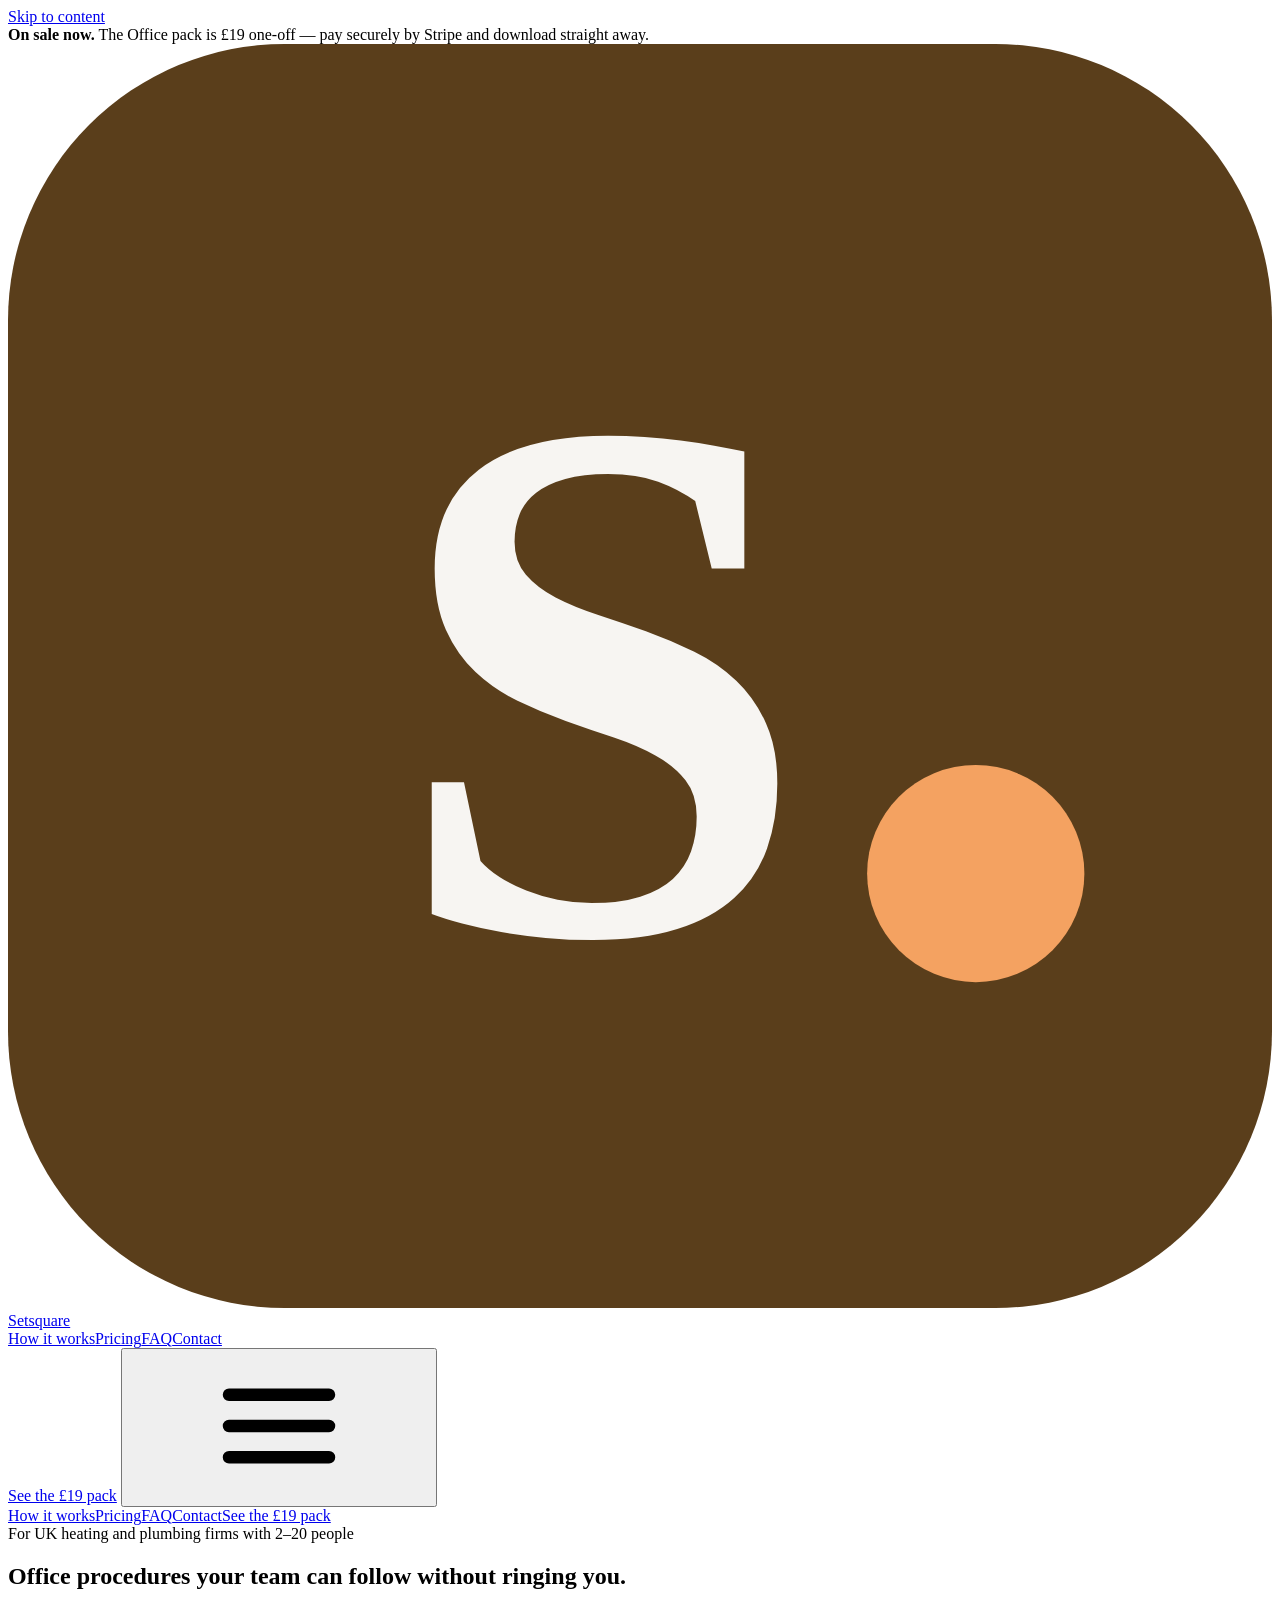
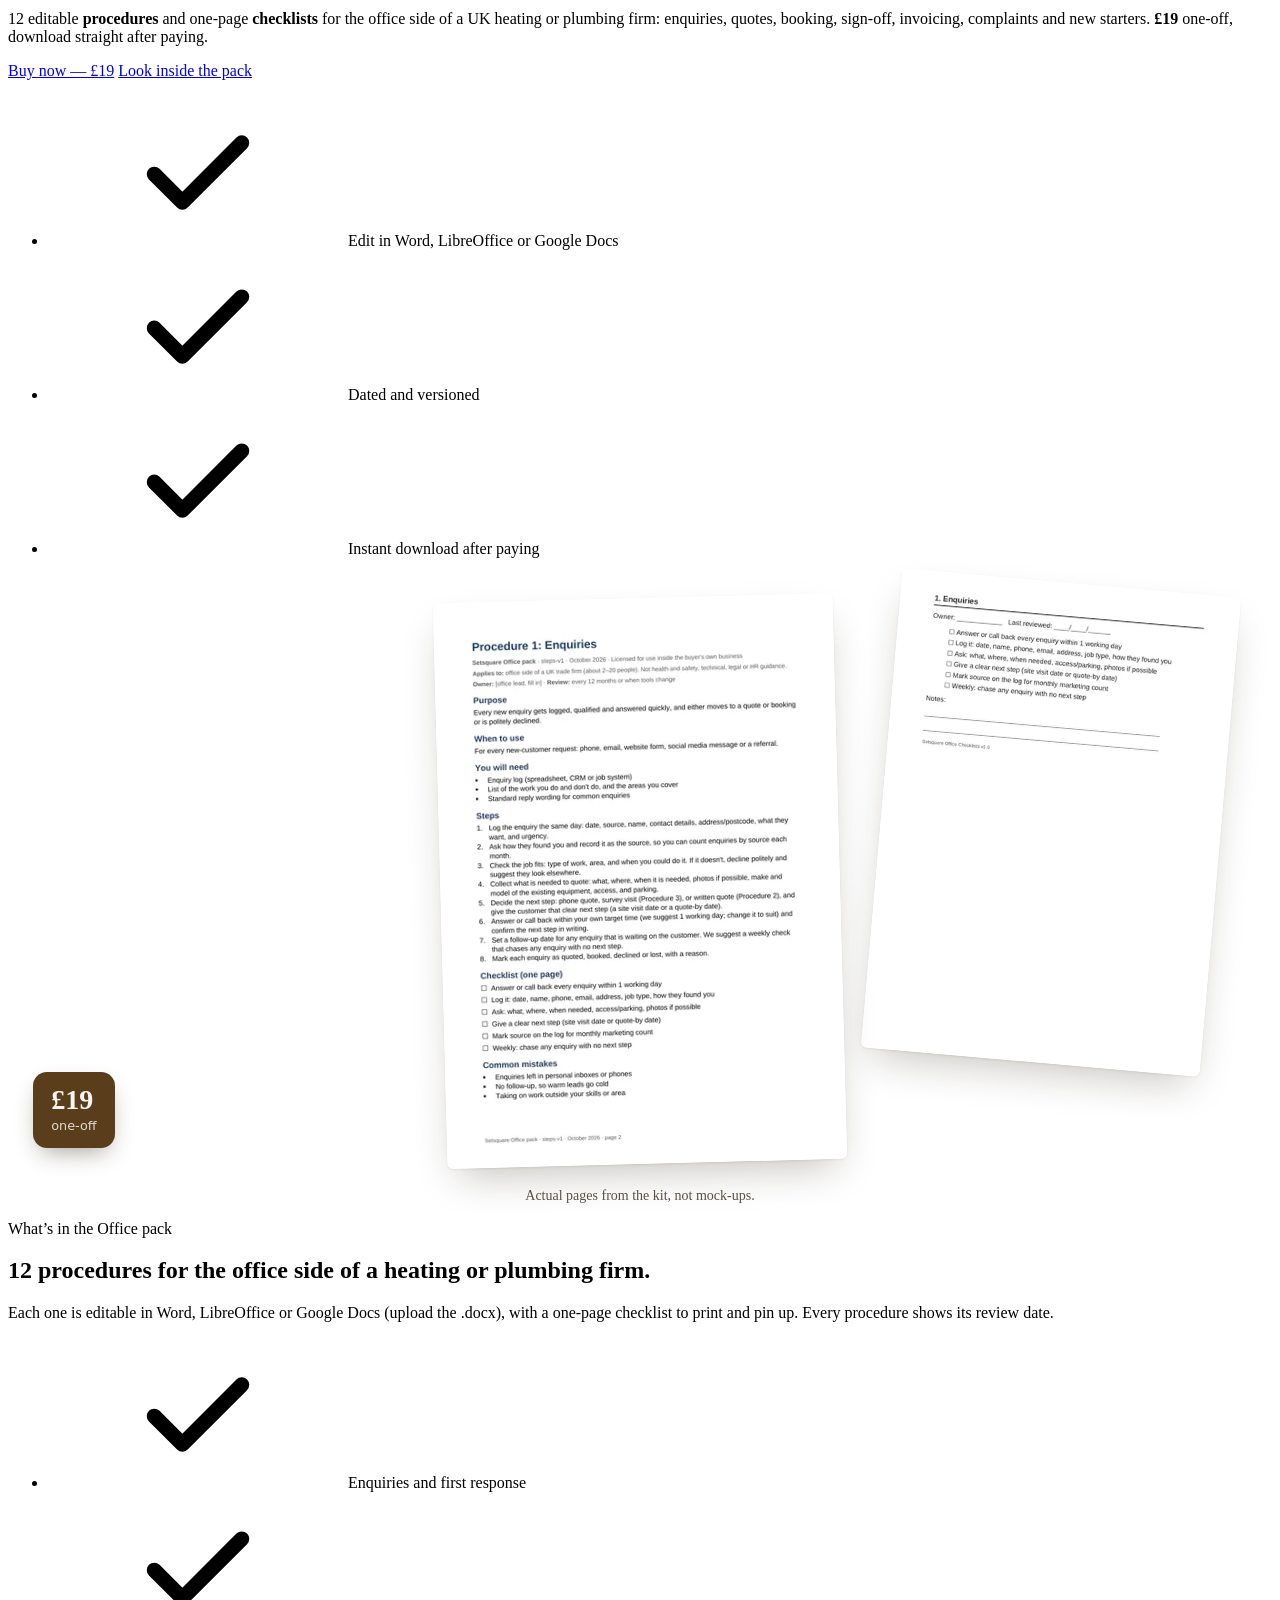
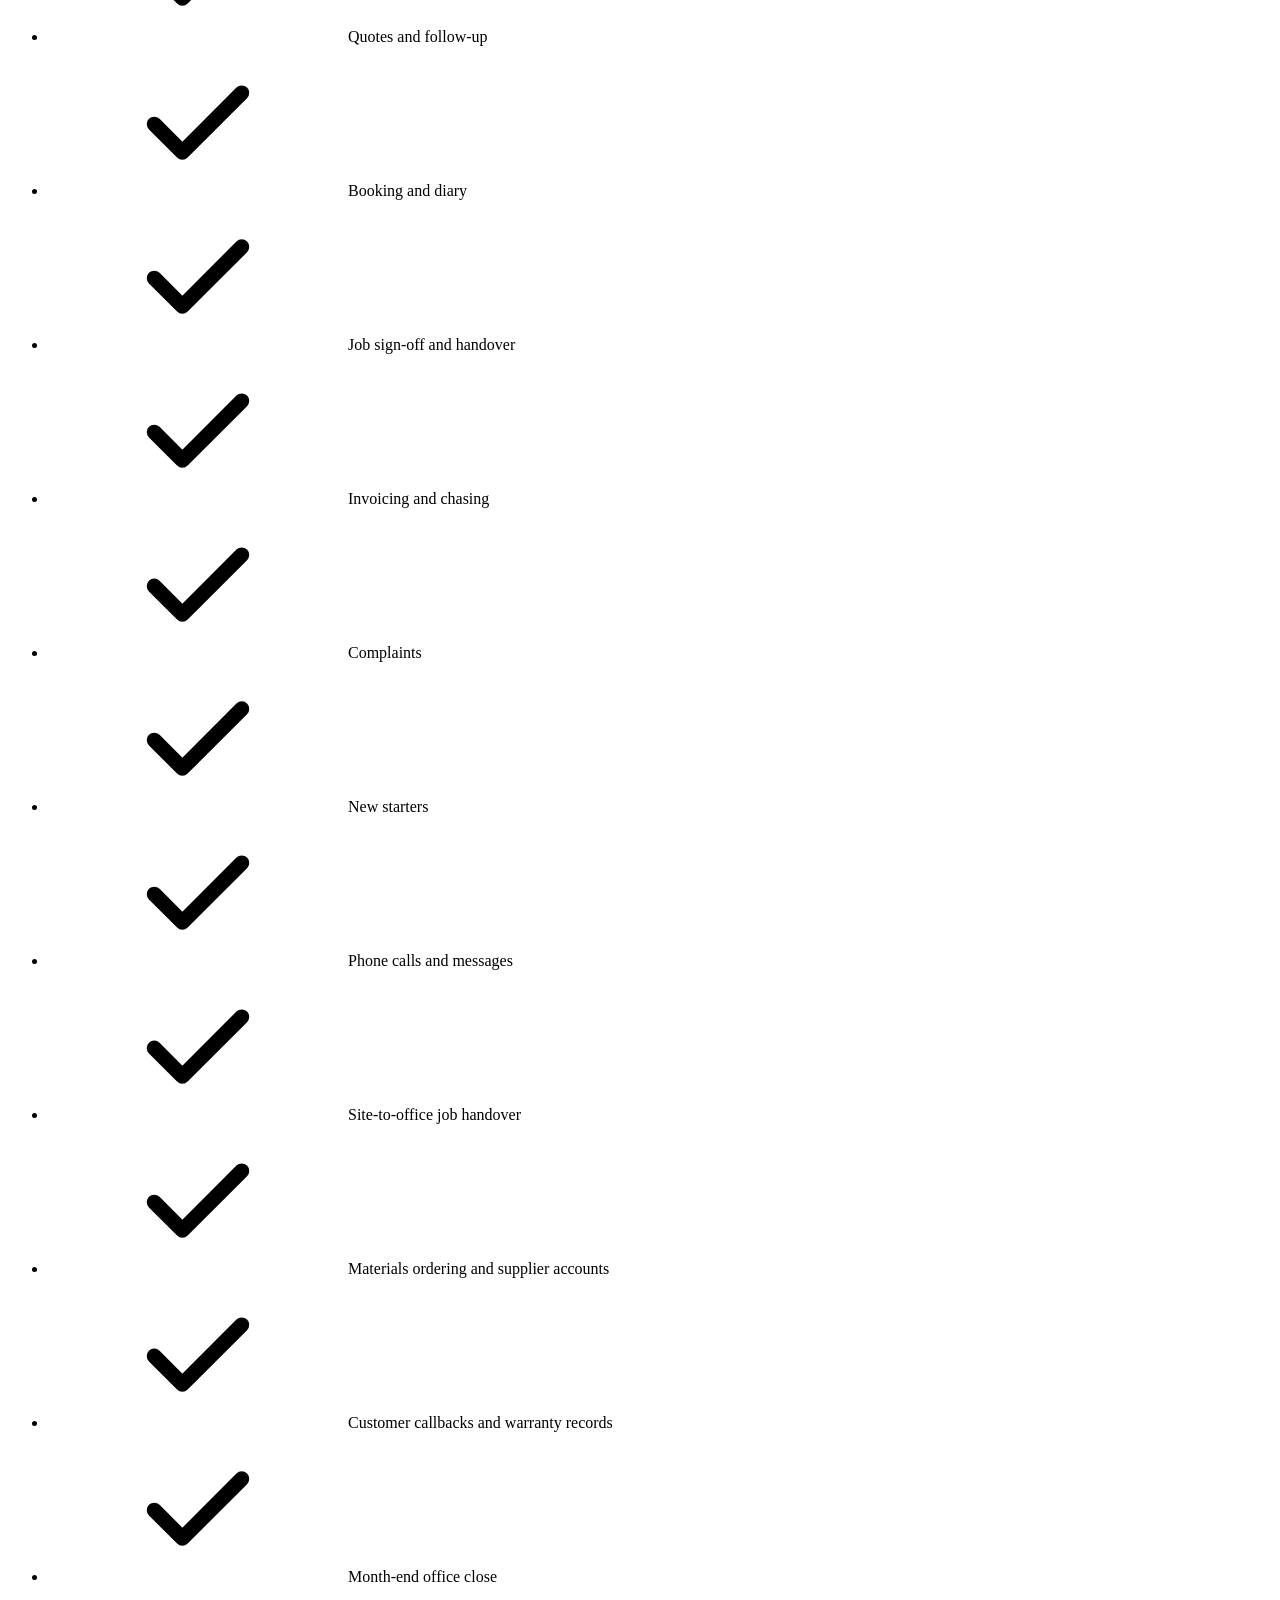
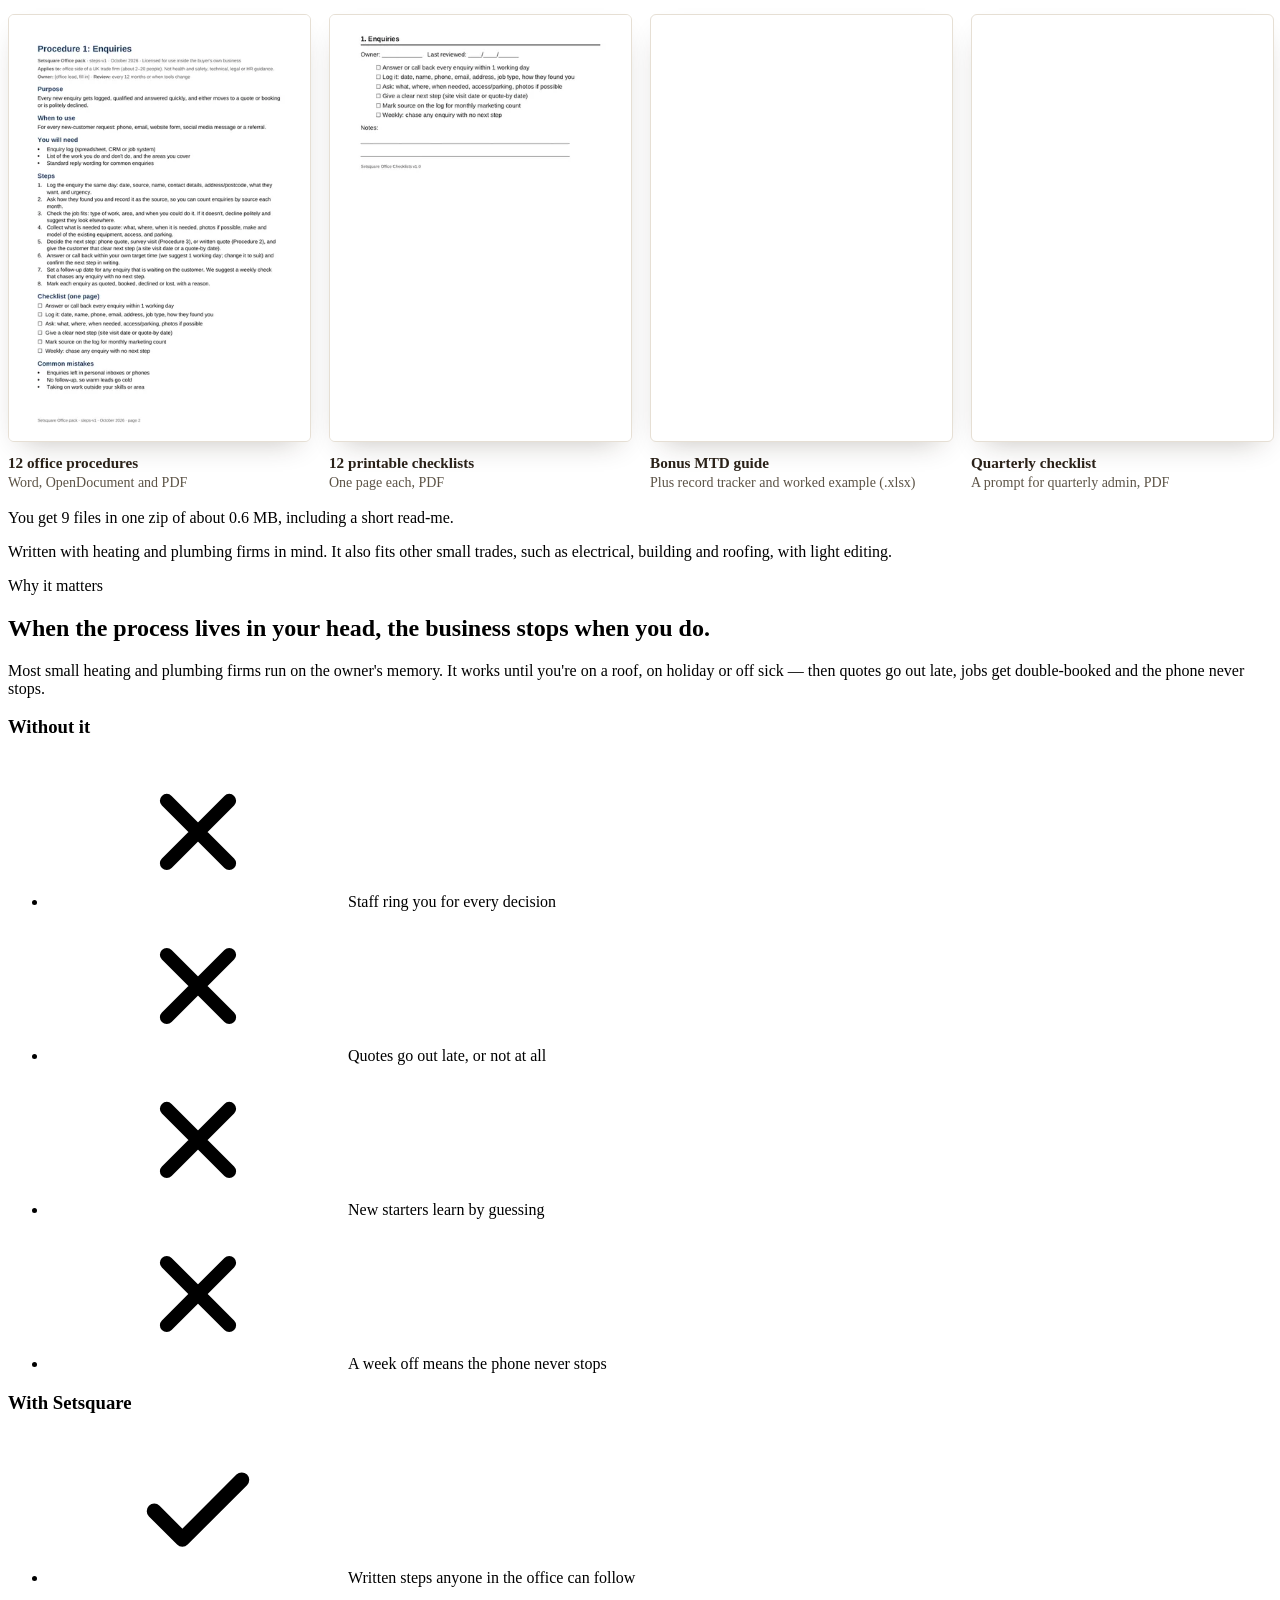
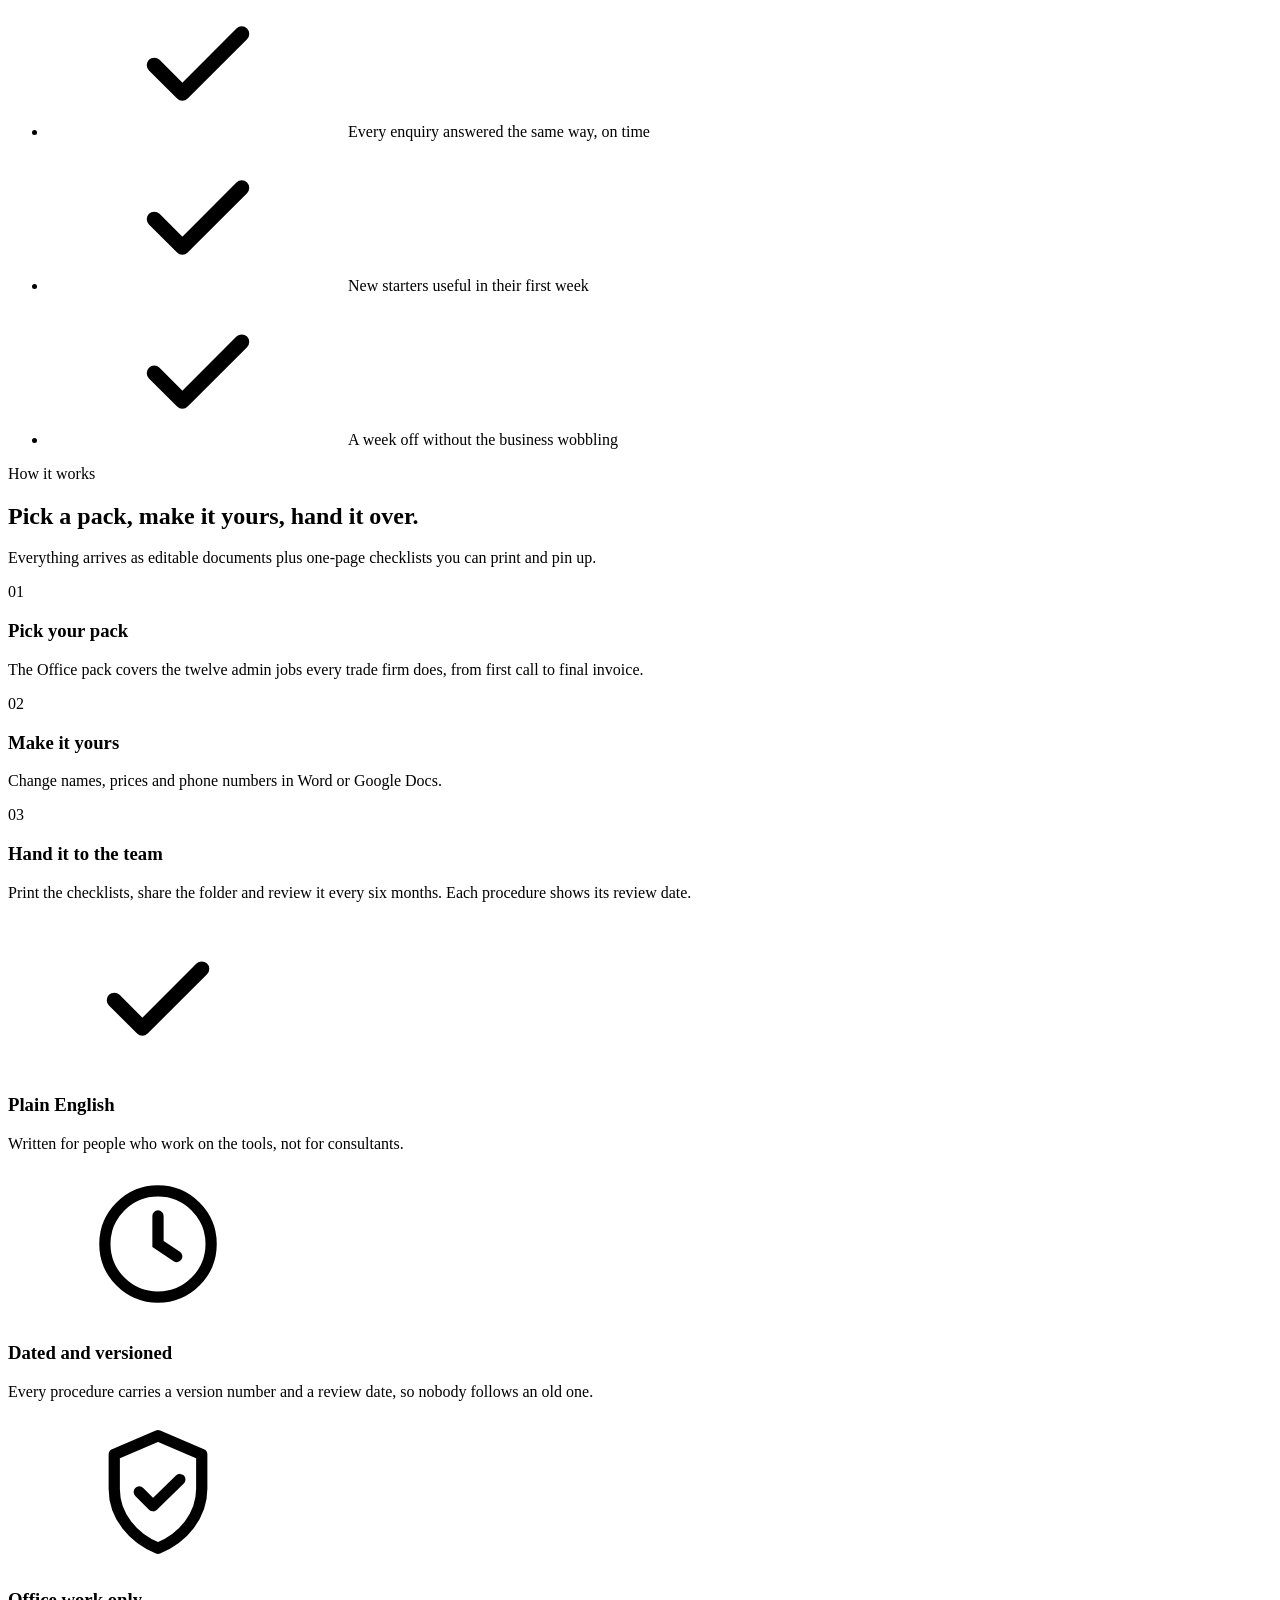
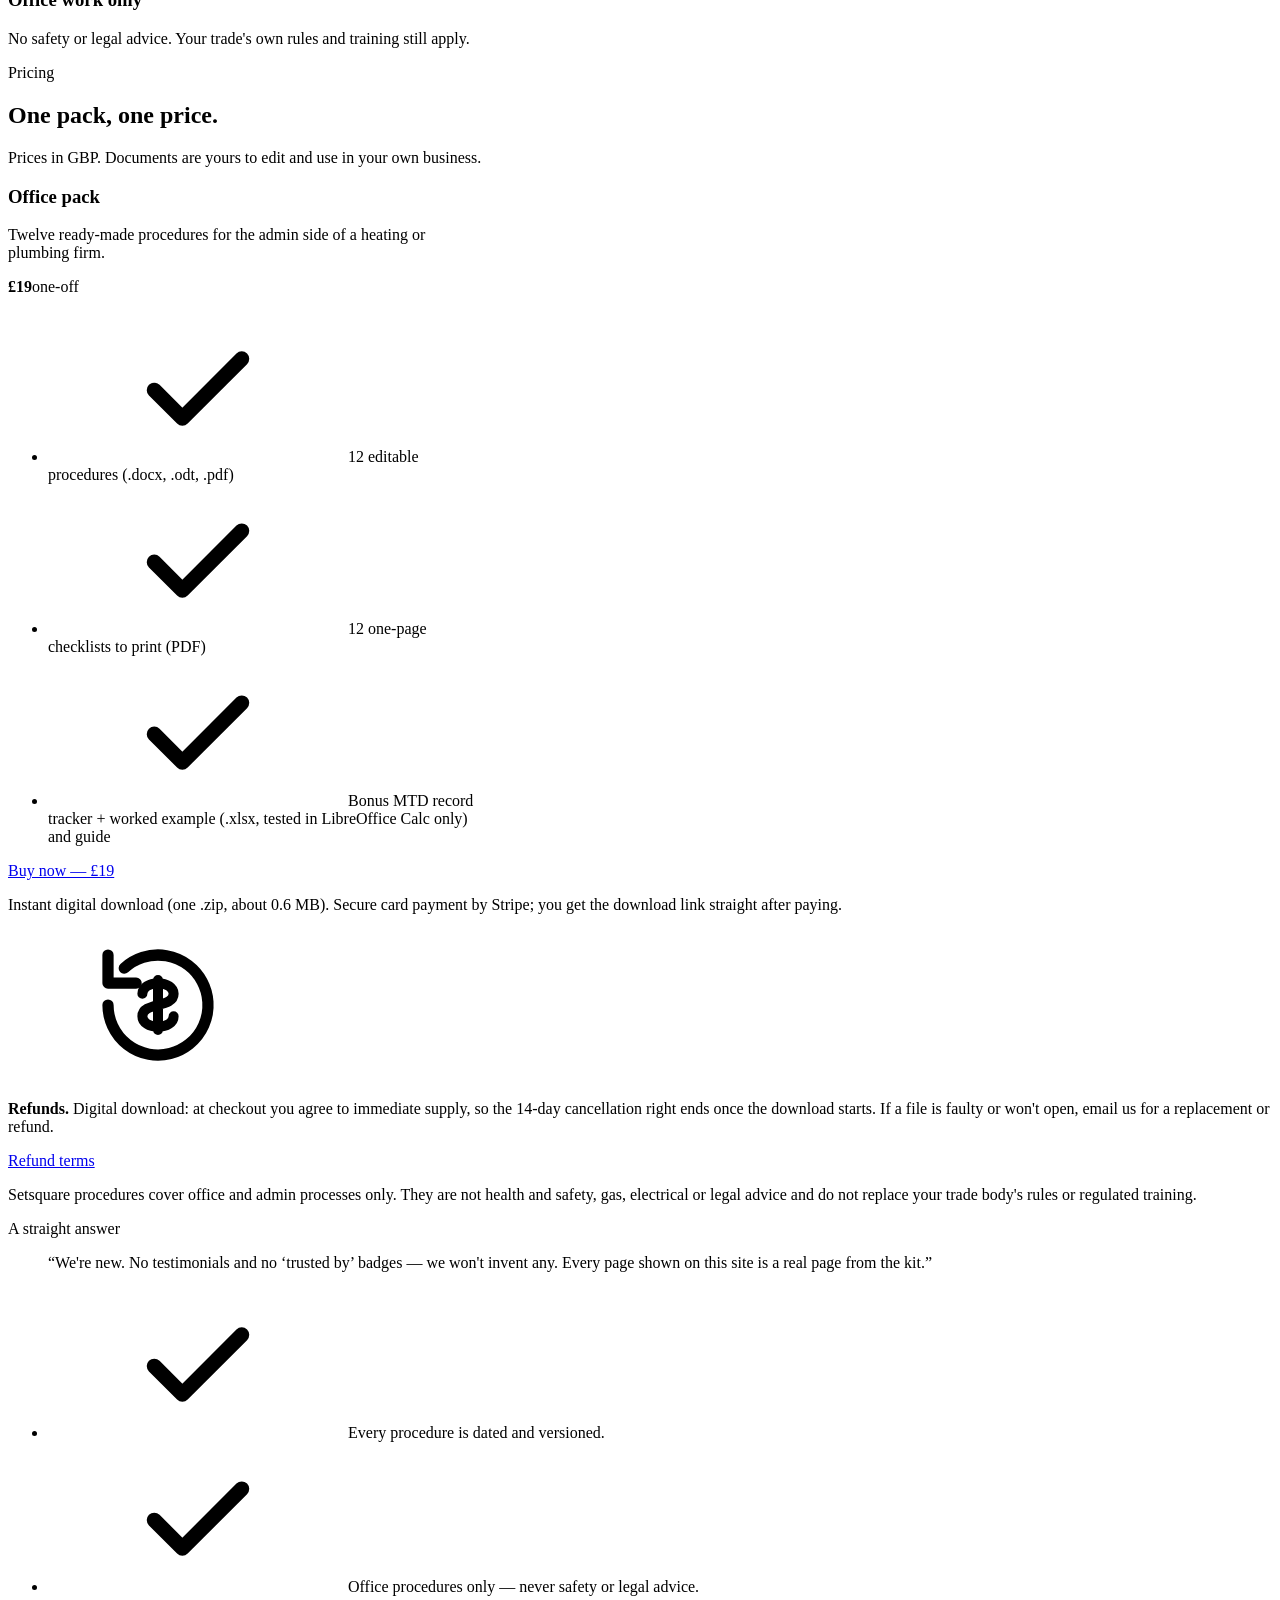
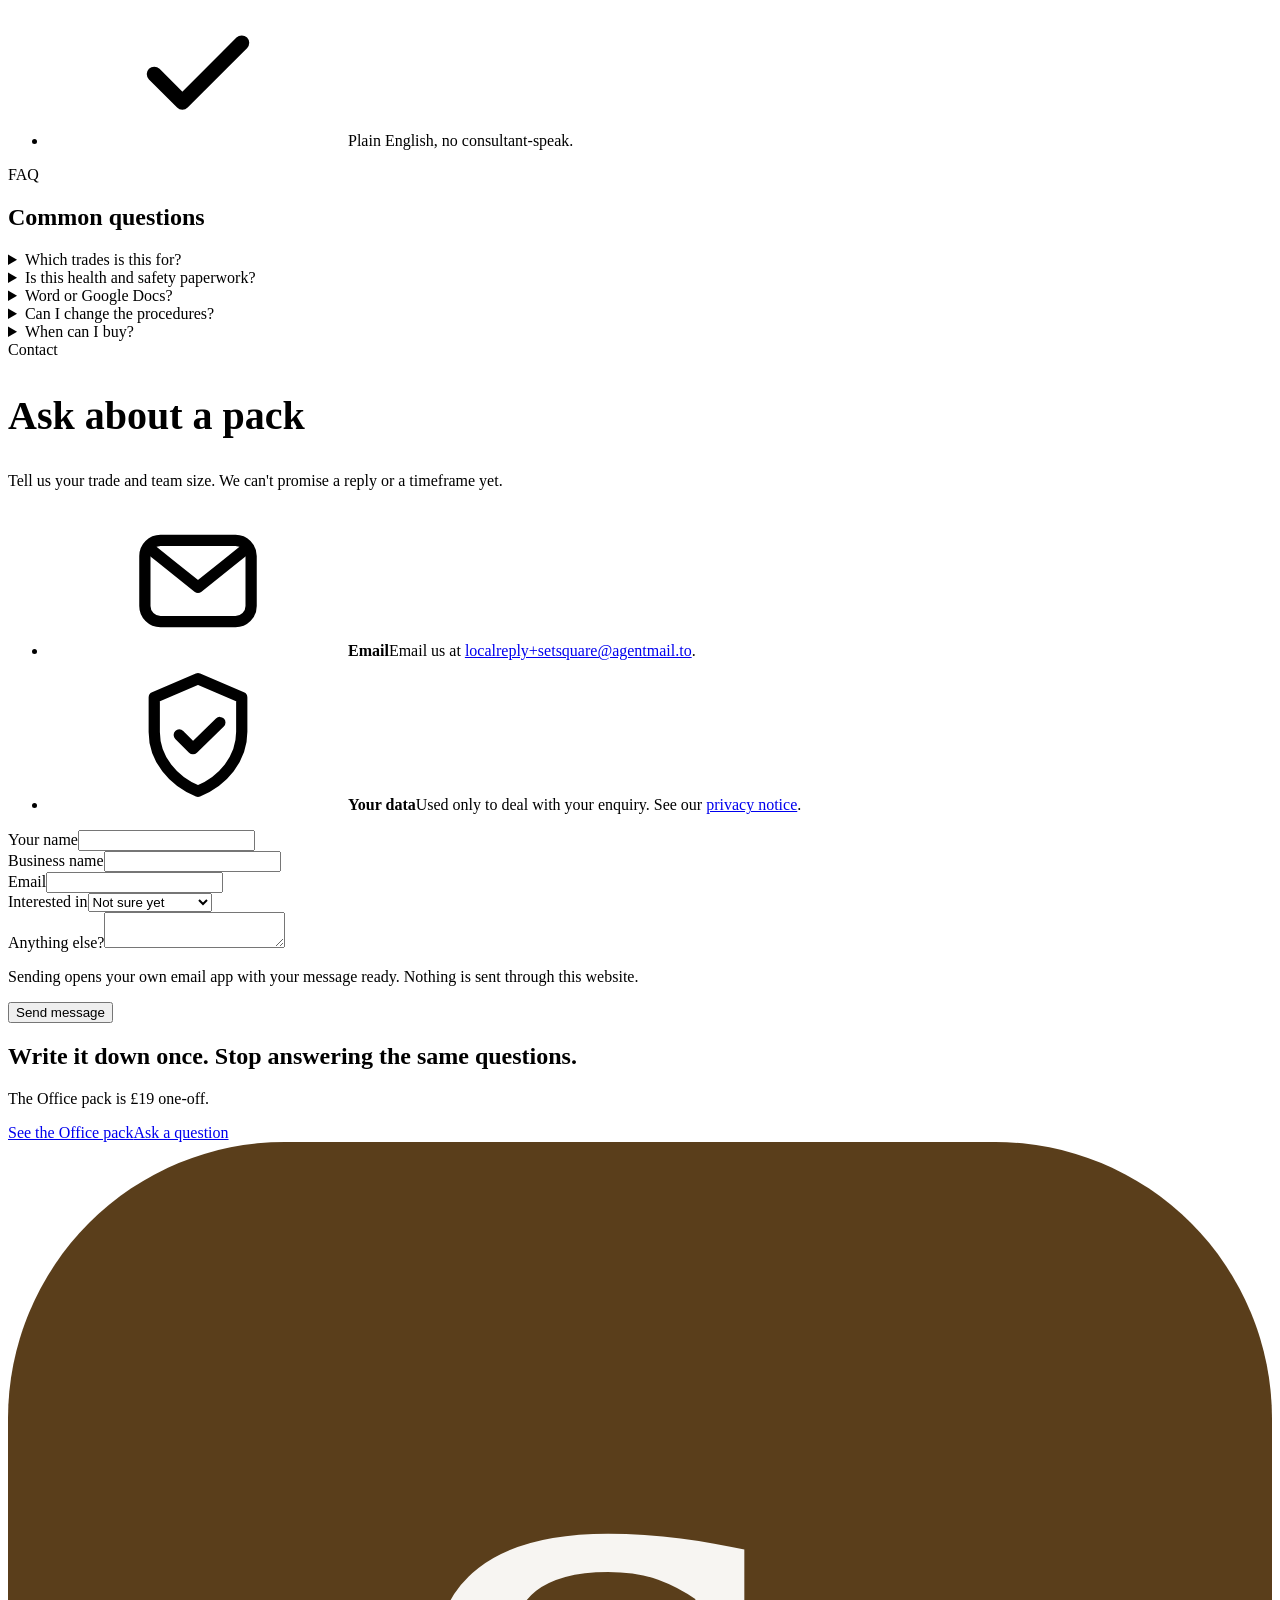
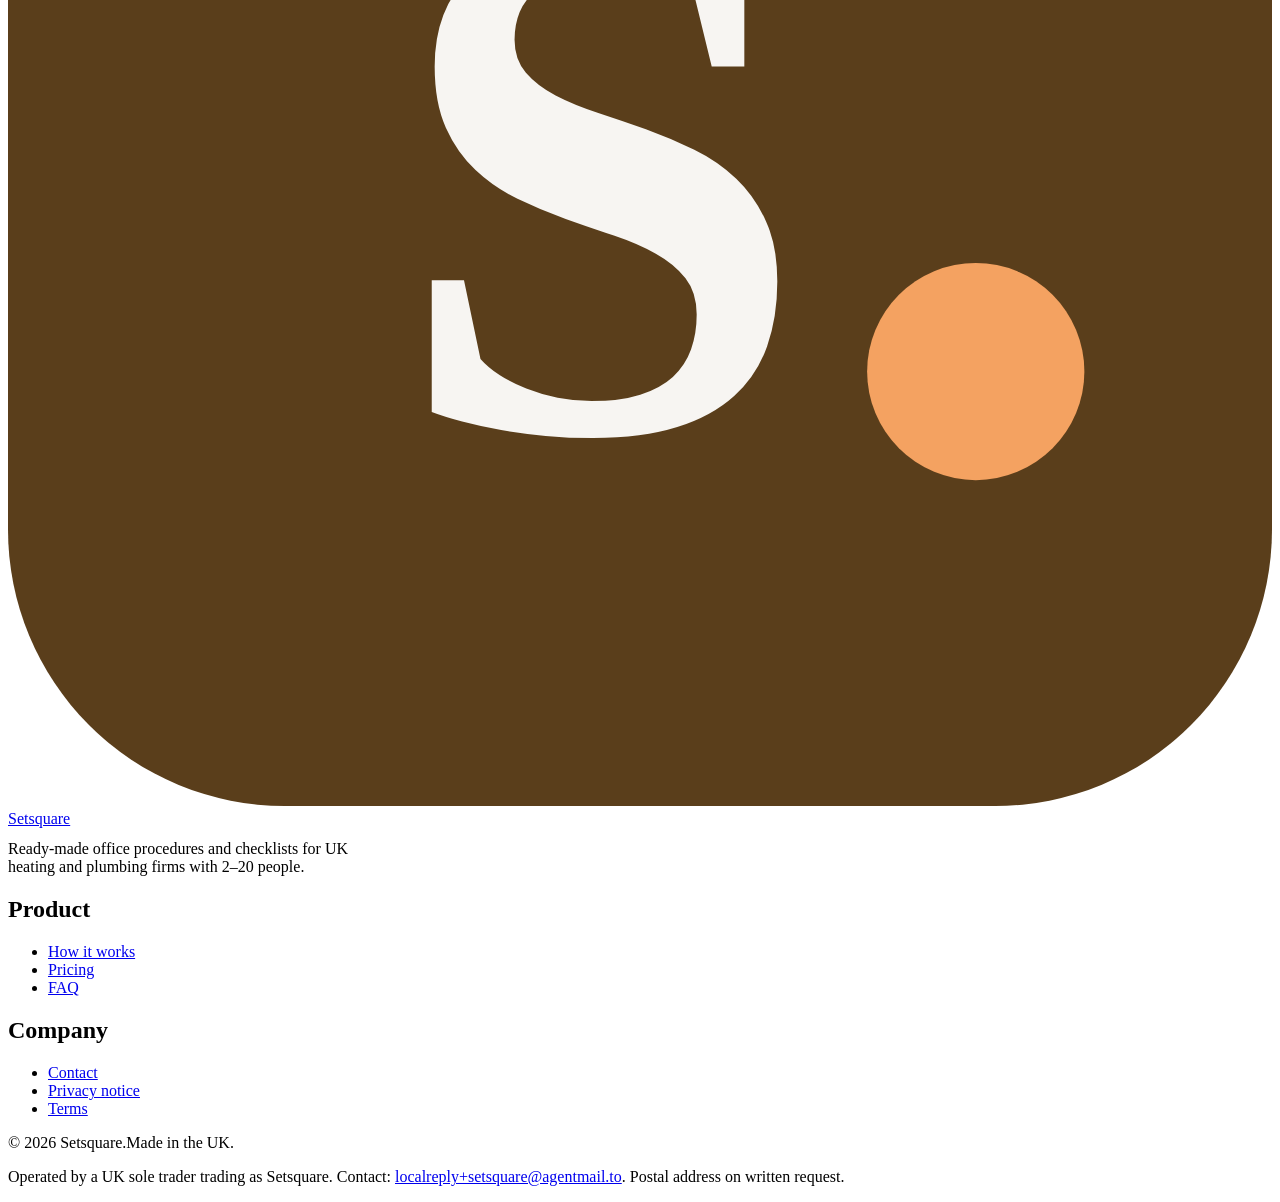
==== index.html @ d83e9429 "Simplify opening paragraph: what it is, who for, price" ====
<!doctype html>
<html lang="en-GB">
<head>
  <meta charset="utf-8">
  <meta name="viewport" content="width=device-width, initial-scale=1">
  <meta http-equiv="Content-Security-Policy" content="default-src 'self'; img-src 'self' data: https://localreplyloop.goatcounter.com; style-src 'self'; script-src 'self'; font-src 'self'; connect-src 'self'; form-action 'self'; base-uri 'self'; object-src 'none'">
  <meta name="referrer" content="strict-origin-when-cross-origin">
  <title>Setsquare — office procedures for heating and plumbing firms</title>
  <meta name="description" content="The £19 Office pack: 12 editable office procedures and checklists for UK heating and plumbing firms — enquiries, quotes, booking, invoicing and more.">
  <meta name="theme-color" content="#5A3E1B">
  <meta property="og:type" content="website">
  <meta property="og:title" content="Setsquare — office procedures for heating and plumbing firms">
  <meta property="og:description" content="The £19 Office pack: 12 editable office procedures and checklists for UK heating and plumbing firms — enquiries, quotes, booking, invoicing and more.">
  <meta property="og:image" content="https://evanturner557-del.github.io/setsquare/assets/og.png">
  <meta property="og:image:width" content="1200">
  <meta property="og:image:height" content="630">
  <meta property="og:image:alt" content="Setsquare logo with the headline: Office procedures your team can follow without ringing you.">
  <meta property="og:site_name" content="Setsquare">
  <meta property="og:locale" content="en_GB">
  <meta property="og:url" content="https://evanturner557-del.github.io/setsquare/">
  <meta name="twitter:card" content="summary_large_image">
  <meta name="twitter:title" content="Setsquare — office procedures for heating and plumbing firms">
  <meta name="twitter:description" content="The £19 Office pack: 12 editable office procedures and checklists for UK heating and plumbing firms — enquiries, quotes, booking, invoicing and more.">
  <meta name="twitter:image" content="https://evanturner557-del.github.io/setsquare/assets/og.png">
  <meta name="twitter:image:alt" content="Setsquare logo with the headline: Office procedures your team can follow without ringing you.">
  <link rel="canonical" href="https://evanturner557-del.github.io/setsquare/">
  <link rel="icon" href="assets/favicon.svg" type="image/svg+xml">
  <link rel="preload" href="_shared/fonts/source-serif-4-latin-700-normal.woff2" as="font" type="font/woff2" crossorigin>
  <link rel="preload" href="_shared/fonts/ibm-plex-sans-latin-400-normal.woff2" as="font" type="font/woff2" crossorigin>
  <link rel="stylesheet" href="_shared/kit.css">
  <link rel="stylesheet" href="assets/site.css">
  <script src="assets/config.js"></script>
  <script src="assets/analytics.js" defer></script>
  <script src="_shared/kit.js" defer></script>
  <script type="application/ld+json">{"@context": "https://schema.org", "@type": "Organization", "name": "Setsquare", "url": "https://evanturner557-del.github.io/setsquare/", "logo": "https://evanturner557-del.github.io/setsquare/assets/favicon.svg", "description": "The £19 Office pack: 12 editable office procedures and checklists for UK heating and plumbing firms — enquiries, quotes, booking, invoicing and more."}</script>
</head>
<body>
<svg width="0" height="0" aria-hidden="true" focusable="false" class="x-s5">
  <symbol id="i-check" viewBox="0 0 24 24"><path d="m5 12.5 4.5 4.5L19 7.5" fill="none" stroke="currentColor" stroke-width="2.4" stroke-linecap="round" stroke-linejoin="round"/></symbol>
  <symbol id="i-x" viewBox="0 0 24 24"><path d="M7 7l10 10M17 7 7 17" fill="none" stroke="currentColor" stroke-width="2.2" stroke-linecap="round"/></symbol>
  <symbol id="i-star" viewBox="0 0 24 24"><path d="m12 2.8 2.8 5.9 6.4.8-4.7 4.4 1.2 6.4L12 17.2l-5.7 3.1 1.2-6.4-4.7-4.4 6.4-.8z" fill="currentColor"/></symbol>
  <symbol id="i-chat" viewBox="0 0 24 24"><path d="M4 6.5A2.5 2.5 0 0 1 6.5 4h11A2.5 2.5 0 0 1 20 6.5v7a2.5 2.5 0 0 1-2.5 2.5H11l-4.5 4v-4A2.5 2.5 0 0 1 4 13.5z" fill="none" stroke="currentColor" stroke-width="1.8" stroke-linejoin="round"/></symbol>
  <symbol id="i-shield" viewBox="0 0 24 24"><path d="M12 3 5 6v5.5c0 4.3 3 7.9 7 9.5 4-1.6 7-5.2 7-9.5V6z" fill="none" stroke="currentColor" stroke-width="1.8" stroke-linejoin="round"/><path d="m9 12 2.2 2.2L15.5 10" fill="none" stroke="currentColor" stroke-width="1.8" stroke-linecap="round" stroke-linejoin="round"/></symbol>
  <symbol id="i-pin" viewBox="0 0 24 24"><path d="M12 21s-6.5-5.6-6.5-11a6.5 6.5 0 0 1 13 0c0 5.4-6.5 11-6.5 11z" fill="none" stroke="currentColor" stroke-width="1.8"/><circle cx="12" cy="10" r="2.3" fill="none" stroke="currentColor" stroke-width="1.8"/></symbol>
  <symbol id="i-pulse" viewBox="0 0 24 24"><path d="M3 12h4l2.5-6 5 12 2.5-6h4" fill="none" stroke="currentColor" stroke-width="1.8" stroke-linecap="round" stroke-linejoin="round"/></symbol>
  <symbol id="i-user" viewBox="0 0 24 24"><circle cx="12" cy="8.5" r="3.5" fill="none" stroke="currentColor" stroke-width="1.8"/><path d="M5 20c.8-3.6 3.6-5.5 7-5.5s6.2 1.9 7 5.5" fill="none" stroke="currentColor" stroke-width="1.8" stroke-linecap="round"/></symbol>
  <symbol id="i-cross" viewBox="0 0 24 24"><rect x="4" y="4" width="16" height="16" rx="4" fill="none" stroke="currentColor" stroke-width="1.8"/><path d="M12 8.5v7M8.5 12h7" stroke="currentColor" stroke-width="1.8" stroke-linecap="round"/></symbol>
  <symbol id="i-mail" viewBox="0 0 24 24"><rect x="3.5" y="5.5" width="17" height="13" rx="2.5" fill="none" stroke="currentColor" stroke-width="1.8"/><path d="m4.5 7 7.5 6 7.5-6" fill="none" stroke="currentColor" stroke-width="1.8" stroke-linejoin="round"/></symbol>
  <symbol id="i-clock" viewBox="0 0 24 24"><circle cx="12" cy="12" r="8.5" fill="none" stroke="currentColor" stroke-width="1.8"/><path d="M12 7.5V12l3 2" fill="none" stroke="currentColor" stroke-width="1.8" stroke-linecap="round"/></symbol>
  <symbol id="i-info" viewBox="0 0 24 24"><circle cx="12" cy="12" r="9" fill="none" stroke="currentColor" stroke-width="2"/><path d="M12 11v5.5M12 7.6v.1" stroke="currentColor" stroke-width="2.2" stroke-linecap="round"/></symbol>
  <symbol id="i-refund" viewBox="0 0 24 24"><path d="M4 12a8 8 0 1 0 2.6-5.9M4 4v4.5h4.5" fill="none" stroke="currentColor" stroke-width="1.8" stroke-linecap="round" stroke-linejoin="round"/><path d="M12 8v8M9.5 10.2c0-1 1.1-1.7 2.5-1.7s2.5.7 2.5 1.7c0 2.3-5 1.3-5 3.6 0 1 1.1 1.7 2.5 1.7s2.5-.7 2.5-1.7" fill="none" stroke="currentColor" stroke-width="1.6" stroke-linecap="round"/></symbol>
  <symbol id="i-menu" viewBox="0 0 24 24"><path d="M4 7h16M4 12h16M4 17h16" stroke="currentColor" stroke-width="2" stroke-linecap="round"/></symbol>
</svg>
<a class="skip-link" href="#main">Skip to content</a>
<div class="announce" role="region" aria-label="Site notice"><div class="container"><span class="dot" aria-hidden="true"></span><span><strong>On sale now.</strong> The Office pack is £19 one-off — pay securely by Stripe and download straight away.</span></div></div>
<header class="site-header">
  <div class="container">
    <a class="brand" href="./"><svg viewBox="0 0 64 64" aria-hidden="true"><rect width="64" height="64" rx="14" fill="#5A3E1B"/><text x="30" y="45" text-anchor="middle" font-family="Source Serif 4, Georgia, serif" font-weight="700" font-size="38" fill="#F7F5F2">S</text><circle cx="49" cy="42" r="5.5" fill="#F4A261"/></svg>Setsquare</a>
    <nav class="nav" aria-label="Primary"><a href="#how">How it works</a><a href="#pricing">Pricing</a><a href="#faq">FAQ</a><a href="#contact">Contact</a></nav>
    <a class="header-cta header-link" href="#pricing" data-cta="header">See the £19 pack</a>
    <button class="nav-toggle" type="button" aria-controls="mobile-nav" aria-expanded="false" aria-label="Open menu"><svg aria-hidden="true"><use href="#i-menu"/></svg></button>
  </div>
  <nav class="mobile-nav" id="mobile-nav" aria-label="Mobile"><a href="#how">How it works</a><a href="#pricing">Pricing</a><a href="#faq">FAQ</a><a href="#contact">Contact</a><a href="#pricing" data-cta="mobile-nav">See the £19 pack</a></nav>
</header>
<main id="main">
  <section class="hero">
    <div class="container hero__grid">
      <div>
        <span class="eyebrow">For UK heating and plumbing firms with 2–20 people</span>
        <h1>Office procedures your team can follow without ringing you.</h1>
        <p class="lede">12 editable <strong>procedures</strong> and one-page <strong>checklists</strong> for the office side of a UK heating or plumbing firm: enquiries, quotes, booking, sign-off, invoicing, complaints and new starters. <strong>£19</strong> one-off, download straight after paying.</p>
        <div class="btn-row">
          <a class="btn btn--primary" href="https://buy.stripe.com/9B6bIUeYS62l5Nx8263oA05" data-cta="hero-buy" rel="noopener">Buy now — £19</a>
          <a class="text-link" href="#pack" data-cta="hero-secondary">Look inside the pack</a>
        </div>
        <ul class="assurances"><li><svg aria-hidden="true"><use href="#i-check"/></svg>Edit in Word, LibreOffice or Google Docs</li><li><svg aria-hidden="true"><use href="#i-check"/></svg>Dated and versioned</li><li><svg aria-hidden="true"><use href="#i-check"/></svg>Instant download after paying</li></ul>
      </div>
      <figure class="pagestack" aria-label="Real pages from the Setsquare Office pack">
        <img class="pagestack__back" src="assets/previews/checklists-420.webp" width="420" height="594" alt="" loading="eager" decoding="async">
        <img class="pagestack__front" src="assets/previews/procedures-720.webp" srcset="assets/previews/procedures-420.webp 420w, assets/previews/procedures-720.webp 720w" sizes="(max-width: 860px) 78vw, 400px" width="720" height="1018" alt="A real page from the Setsquare Office procedures: Procedure 1, Enquiries, with its purpose, steps and checklist." fetchpriority="high" decoding="async">
        <span class="pagestack__price">£19<small>one-off</small></span>
        <figcaption class="pagestack__cap">Actual pages from the kit, not mock-ups.</figcaption>
      </figure>
    </div>
  </section>
  <section class="section" id="pack">
    <div class="container">
      <div class="section-head"><span class="eyebrow">What’s in the Office pack</span><h2>12 procedures for the office side of a heating or plumbing firm.</h2><p>Each one is editable in Word, LibreOffice or Google Docs (upload the .docx), with a one-page checklist to print and pin up. Every procedure shows its review date.</p></div>
      <div class="card"><ul class="checks x-s6"><li><svg aria-hidden="true"><use href="#i-check"/></svg>Enquiries and first response</li><li><svg aria-hidden="true"><use href="#i-check"/></svg>Quotes and follow-up</li><li><svg aria-hidden="true"><use href="#i-check"/></svg>Booking and diary</li><li><svg aria-hidden="true"><use href="#i-check"/></svg>Job sign-off and handover</li><li><svg aria-hidden="true"><use href="#i-check"/></svg>Invoicing and chasing</li><li><svg aria-hidden="true"><use href="#i-check"/></svg>Complaints</li><li><svg aria-hidden="true"><use href="#i-check"/></svg>New starters</li><li><svg aria-hidden="true"><use href="#i-check"/></svg>Phone calls and messages</li><li><svg aria-hidden="true"><use href="#i-check"/></svg>Site-to-office job handover</li><li><svg aria-hidden="true"><use href="#i-check"/></svg>Materials ordering and supplier accounts</li><li><svg aria-hidden="true"><use href="#i-check"/></svg>Customer callbacks and warranty records</li><li><svg aria-hidden="true"><use href="#i-check"/></svg>Month-end office close</li></ul></div>
      <div class="gallery" aria-label="Look inside the pack">
        <figure><img src="assets/previews/procedures-420.webp" width="420" height="594" loading="lazy" decoding="async" alt="Office procedures, page 2: the enquiries procedure with numbered steps."><figcaption><b>12 office procedures</b>Word, OpenDocument and PDF</figcaption></figure>
        <figure><img src="assets/previews/checklists-420.webp" width="420" height="594" loading="lazy" decoding="async" alt="Office checklists: a one-page printable checklist with tick boxes."><figcaption><b>12 printable checklists</b>One page each, PDF</figcaption></figure>
        <figure><img src="assets/previews/mtd-guide-420.webp" width="420" height="594" loading="lazy" decoding="async" alt="Cover of the Setsquare MTD record-keeping guide."><figcaption><b>Bonus MTD guide</b>Plus record tracker and worked example (.xlsx)</figcaption></figure>
        <figure><img src="assets/previews/quarterly-420.webp" width="420" height="594" loading="lazy" decoding="async" alt="Quarterly update checklist for the 2026 to 2027 tax year."><figcaption><b>Quarterly checklist</b>A prompt for quarterly admin, PDF</figcaption></figure>
      </div>
      <p class="fineprint">You get 9 files in one zip of about 0.6 MB, including a short read-me.</p>
      <p class="fineprint">Written with heating and plumbing firms in mind. It also fits other small trades, such as electrical, building and roofing, with light editing.</p>
    </div>
  </section>
  <section class="section section--tint" id="why">
    <div class="container">
      <div class="section-head"><span class="eyebrow">Why it matters</span><h2>When the process lives in your head, the business stops when you do.</h2><p>Most small heating and plumbing firms run on the owner&#x27;s memory. It works until you&#x27;re on a roof, on holiday or off sick — then quotes go out late, jobs get double-booked and the phone never stops.</p></div>
      <div class="contrast">
        <div class="card card--before"><h3>Without it</h3><ul><li><svg class="x" aria-hidden="true"><use href="#i-x"/></svg>Staff ring you for every decision</li><li><svg class="x" aria-hidden="true"><use href="#i-x"/></svg>Quotes go out late, or not at all</li><li><svg class="x" aria-hidden="true"><use href="#i-x"/></svg>New starters learn by guessing</li><li><svg class="x" aria-hidden="true"><use href="#i-x"/></svg>A week off means the phone never stops</li></ul></div>
        <div class="card"><h3>With Setsquare</h3><ul><li><svg class="ok" aria-hidden="true"><use href="#i-check"/></svg>Written steps anyone in the office can follow</li><li><svg class="ok" aria-hidden="true"><use href="#i-check"/></svg>Every enquiry answered the same way, on time</li><li><svg class="ok" aria-hidden="true"><use href="#i-check"/></svg>New starters useful in their first week</li><li><svg class="ok" aria-hidden="true"><use href="#i-check"/></svg>A week off without the business wobbling</li></ul></div>
      </div>
    </div>
  </section>
  <section class="section" id="how">
    <div class="container">
      <div class="section-head"><span class="eyebrow">How it works</span><h2>Pick a pack, make it yours, hand it over.</h2><p>Everything arrives as editable documents plus one-page checklists you can print and pin up.</p></div>
      <div class="steps"><div class="step"><span class="step__n">01</span><h3>Pick your pack</h3><p>The Office pack covers the twelve admin jobs every trade firm does, from first call to final invoice.</p></div><div class="step"><span class="step__n">02</span><h3>Make it yours</h3><p>Change names, prices and phone numbers in Word or Google Docs.</p></div><div class="step"><span class="step__n">03</span><h3>Hand it to the team</h3><p>Print the checklists, share the folder and review it every six months. Each procedure shows its review date.</p></div></div>
      <div class="grid grid--3 x-s8"><div class="card"><div class="icon"><svg aria-hidden="true"><use href="#i-check"/></svg></div><h3>Plain English</h3><p>Written for people who work on the tools, not for consultants.</p></div><div class="card"><div class="icon"><svg aria-hidden="true"><use href="#i-clock"/></svg></div><h3>Dated and versioned</h3><p>Every procedure carries a version number and a review date, so nobody follows an old one.</p></div><div class="card"><div class="icon"><svg aria-hidden="true"><use href="#i-shield"/></svg></div><h3>Office work only</h3><p>No safety or legal advice. Your trade&#x27;s own rules and training still apply.</p></div></div>
    </div>
  </section>
  <section class="section section--tint" id="pricing">
    <div class="container">
      <div class="section-head"><span class="eyebrow">Pricing</span><h2>One pack, one price.</h2><p>Prices in GBP. Documents are yours to edit and use in your own business.</p></div>
      <div class="pricing x-s9"><article class="tier"><h3>Office pack</h3><p class="tier__for">Twelve ready-made procedures for the admin side of a heating or plumbing firm.</p>
          <p class="price"><b>£19</b><span>one-off</span></p><ul class="checks"><li><svg aria-hidden="true"><use href="#i-check"/></svg>12 editable procedures (.docx, .odt, .pdf)</li><li><svg aria-hidden="true"><use href="#i-check"/></svg>12 one-page checklists to print (PDF)</li><li><svg aria-hidden="true"><use href="#i-check"/></svg>Bonus MTD record tracker + worked example (.xlsx, tested in LibreOffice Calc only) and guide</li></ul><div class="cta-wrap"><a class="btn btn--primary btn--block" href="https://buy.stripe.com/9B6bIUeYS62l5Nx8263oA05" data-cta="buy" data-plan="office" rel="noopener">Buy now — £19</a></div></article></div>
      <p class="fineprint">Instant digital download (one .zip, about 0.6 MB). Secure card payment by Stripe; you get the download link straight after paying.</p>
      <div class="guarantee"><div class="icon"><svg aria-hidden="true"><use href="#i-refund"/></svg></div><p><strong>Refunds.</strong> Digital download: at checkout you agree to immediate supply, so the 14-day cancellation right ends once the download starts. If a file is faulty or won&#x27;t open, email us for a replacement or refund.</p><a class="btn btn--ghost btn--sm" href="terms.html#refunds">Refund terms</a></div>
      <p class="fineprint">Setsquare procedures cover office and admin processes only. They are not health and safety, gas, electrical or legal advice and do not replace your trade body&#x27;s rules or regulated training.</p>
    </div>
  </section>
  <section class="section" id="honest">
    <div class="container"><div class="note-card"><div><span class="eyebrow">A straight answer</span><blockquote>“We&#x27;re new. No testimonials and no ‘trusted by’ badges — we won&#x27;t invent any. Every page shown on this site is a real page from the kit.”</blockquote></div><ul class="promise-list"><li><svg aria-hidden="true"><use href="#i-check"/></svg><span>Every procedure is dated and versioned.</span></li><li><svg aria-hidden="true"><use href="#i-check"/></svg><span>Office procedures only — never safety or legal advice.</span></li><li><svg aria-hidden="true"><use href="#i-check"/></svg><span>Plain English, no consultant-speak.</span></li></ul></div></div>
  </section>
  <section class="section section--tint" id="faq">
    <div class="container"><div class="section-head"><span class="eyebrow">FAQ</span><h2>Common questions</h2></div><div class="faq"><details><summary>Which trades is this for?</summary><p>Heating and plumbing firms with 2–20 people first. Electrical, building, roofing, landscaping and similar firms run a similar office, so the procedures also fit with light editing.</p></details><details><summary>Is this health and safety paperwork?</summary><p>No. Setsquare covers office work — enquiries, quotes, booking, sign-off, invoicing, complaints and new starters. Safety procedures, risk assessments and trade regulations are separate and stay your responsibility.</p></details><details><summary>Word or Google Docs?</summary><p>You get the procedures as .docx (Word), .odt (LibreOffice) and PDF. To use Google Docs, upload the .docx file. The checklists are printable PDFs.</p></details><details><summary>Can I change the procedures?</summary><p>Yes — they&#x27;re yours to edit and use in your own business. Please don&#x27;t resell or share them outside your firm.</p></details><details><summary>When can I buy?</summary><p>Now. Click “Buy now — £19”, pay by card through Stripe, and you go straight to the download page. Questions first? Email localreply+setsquare@agentmail.to.</p></details></div></div>
  </section>
<section class="section" id="contact">
    <div class="container contact-grid">
      <div>
        <span class="eyebrow">Contact</span>
        <h2 class="x-s10">Ask about a pack</h2>
        <p class="x-s11">Tell us your trade and team size. We can&#x27;t promise a reply or a timeframe yet.</p>
        <ul class="contact-points"><li><span class="icon" aria-hidden="true"><svg><use href="#i-mail"/></svg></span><span><b>Email</b>Email us at <a href="mailto:localreply+setsquare@agentmail.to?subject=Setsquare%20enquiry">localreply+setsquare@agentmail.to</a>.</span></li>
          <li><span class="icon" aria-hidden="true"><svg><use href="#i-shield"/></svg></span><span><b>Your data</b>Used only to deal with your enquiry. See our <a href="privacy.html">privacy notice</a>.</span></li></ul>
      </div>
      <form class="form" data-contact data-email="localreply+setsquare@agentmail.to" data-subject="Setsquare enquiry" novalidate>
        <div class="row-2">
          <div class="field"><label for="f-name">Your name</label><input id="f-name" name="name" autocomplete="name" required></div>
          <div class="field"><label for="f-business">Business name</label><input id="f-business" name="business" autocomplete="organization" required></div>
        </div>
        <div class="row-2">
          <div class="field"><label for="f-email">Email</label><input id="f-email" name="email" type="email" autocomplete="email" required></div>
          <div class="field"><label for="f-plan">Interested in</label><select id="f-plan" name="plan"><option value="">Not sure yet</option><option value="office">Office pack (£19)</option></select></div>
        </div>
        <div class="field"><label for="f-message">Anything else?</label><textarea id="f-message" name="message"></textarea></div>
        <p class="hint">Sending opens your own email app with your message ready. Nothing is sent through this website.</p>
        <button class="btn btn--primary" type="submit">Send message</button>
        <p class="form-status" role="status" aria-live="polite"></p>
      </form>
    </div>
  </section>
  <section class="section section--ink">
    <div class="container final-cta"><h2>Write it down once. Stop answering the same questions.</h2><p>The Office pack is £19 one-off.</p>
      <div class="btn-row"><a class="btn btn--light" href="#pricing" data-cta="final">See the Office pack</a><a class="btn btn--outline-light" href="#contact" data-cta="final-contact">Ask a question</a></div></div>
  </section>
</main>
<footer class="site-footer">
  <div class="container">
    <div class="footer-grid">
      <div><a class="brand" href="./"><svg viewBox="0 0 64 64" aria-hidden="true"><rect width="64" height="64" rx="14" fill="#5A3E1B"/><text x="30" y="45" text-anchor="middle" font-family="Source Serif 4, Georgia, serif" font-weight="700" font-size="38" fill="#F7F5F2">S</text><circle cx="49" cy="42" r="5.5" fill="#F4A261"/></svg>Setsquare</a><p class="x-s12">Ready-made office procedures and checklists for UK heating and plumbing firms with 2–20 people.</p></div>
      <div><h2>Product</h2><ul><li><a href="#how">How it works</a></li><li><a href="#pricing">Pricing</a></li><li><a href="#faq">FAQ</a></li></ul></div>
      <div><h2>Company</h2><ul><li><a href="#contact">Contact</a></li><li><a href="privacy.html">Privacy notice</a></li><li><a href="terms.html">Terms</a></li></ul></div>
    </div>
    <div class="footer-base"><span>© <span data-year>2026</span> Setsquare.</span><span>Made in the UK.</span></div>
    <p class="footer-legal">Operated by a UK sole trader trading as Setsquare. Contact: <a href="mailto:localreply+setsquare@agentmail.to">localreply+setsquare@agentmail.to</a>. Postal address on written request.</p>
  </div>
</footer>
</body>
</html>
---- assets/site.css ----
.x-s1{margin-left:auto !important}
.x-s2{font-size:1.125rem !important;color:var(--muted) !important}
.x-s3{margin-top:1.5rem !important}
.x-s4{margin-top:0 !important;border-top:0 !important;padding-top:0 !important}
.x-s5{position:absolute !important}
.x-s6{margin:0 !important}
.x-s7{margin:.75rem 0 0 !important}
.x-s8{margin-top:1.25rem !important}
.x-s9{grid-template-columns:1fr !important;max-width:30rem !important}
.x-s10{font-size:clamp(1.75rem,3.6vw,2.5rem) !important}
.x-s11{color:var(--muted) !important;margin-top:.9rem !important}
.x-s12{margin-top:.75rem !important;max-width:22rem !important}
/* 2026-11-08 real-page previews */
.pagestack{position:relative;margin:0;padding:24px 8px 56px;display:grid;place-items:center;min-height:420px}
.pagestack img{display:block;height:auto;border-radius:6px;background:#fff;box-shadow:0 1px 2px rgba(40,28,12,.08),0 18px 40px -12px rgba(40,28,12,.28)}
.pagestack__front{position:relative;z-index:2;width:min(400px,78vw);transform:rotate(-1.5deg)}
.pagestack__back{position:absolute;z-index:1;width:min(340px,64vw);top:8px;right:4%;transform:rotate(5deg);opacity:.95}
.pagestack__price{position:absolute;z-index:3;left:2%;bottom:72px;background:#5A3E1B;color:#F7F5F2;font:700 1.75rem/1 "Source Serif 4",Georgia,serif;padding:14px 18px;border-radius:14px;box-shadow:0 10px 24px -8px rgba(40,28,12,.45)}
.pagestack__price small{display:block;font:500 .8rem/1.2 "IBM Plex Sans",system-ui,sans-serif;margin-top:4px;opacity:.85}
.pagestack__cap{position:absolute;bottom:16px;left:0;right:0;text-align:center;font-size:.875rem;color:#5c5346}
.gallery{display:grid;grid-template-columns:repeat(4,1fr);gap:20px;margin:28px 0 12px}
.gallery figure{margin:0}
.gallery img{width:100%;height:auto;display:block;border-radius:6px;background:#fff;border:1px solid #e6dfd4;box-shadow:0 12px 28px -14px rgba(40,28,12,.3);transition:transform .2s ease}
.gallery figure:hover img{transform:translateY(-3px)}
.gallery figcaption{margin-top:10px;font-size:.875rem;color:#5c5346;line-height:1.4}
.gallery figcaption b{display:block;color:#2a2118;font-size:.95rem}
@media (max-width:860px){.gallery{grid-template-columns:repeat(2,1fr);gap:16px}.pagestack{min-height:0;margin-top:12px}}
@media (prefers-reduced-motion:reduce){.gallery img{transition:none}.gallery figure:hover img{transform:none}}
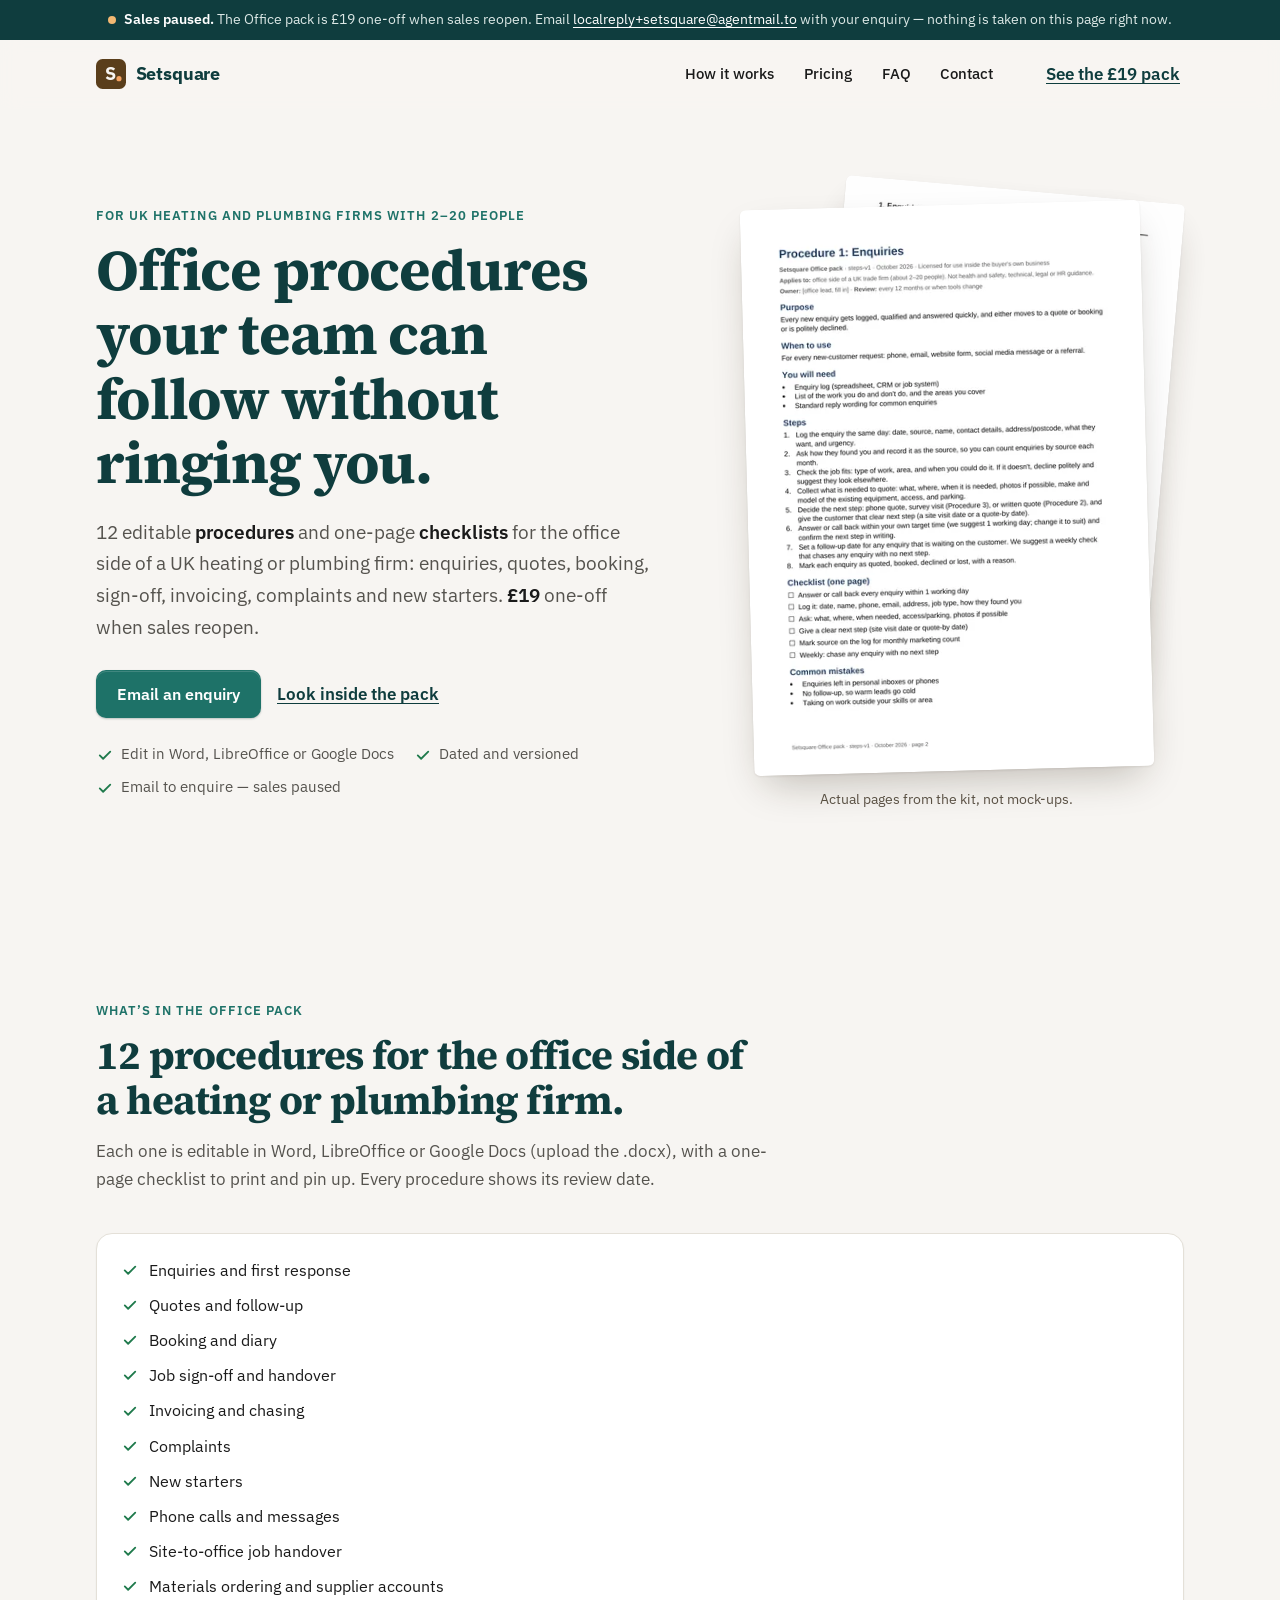
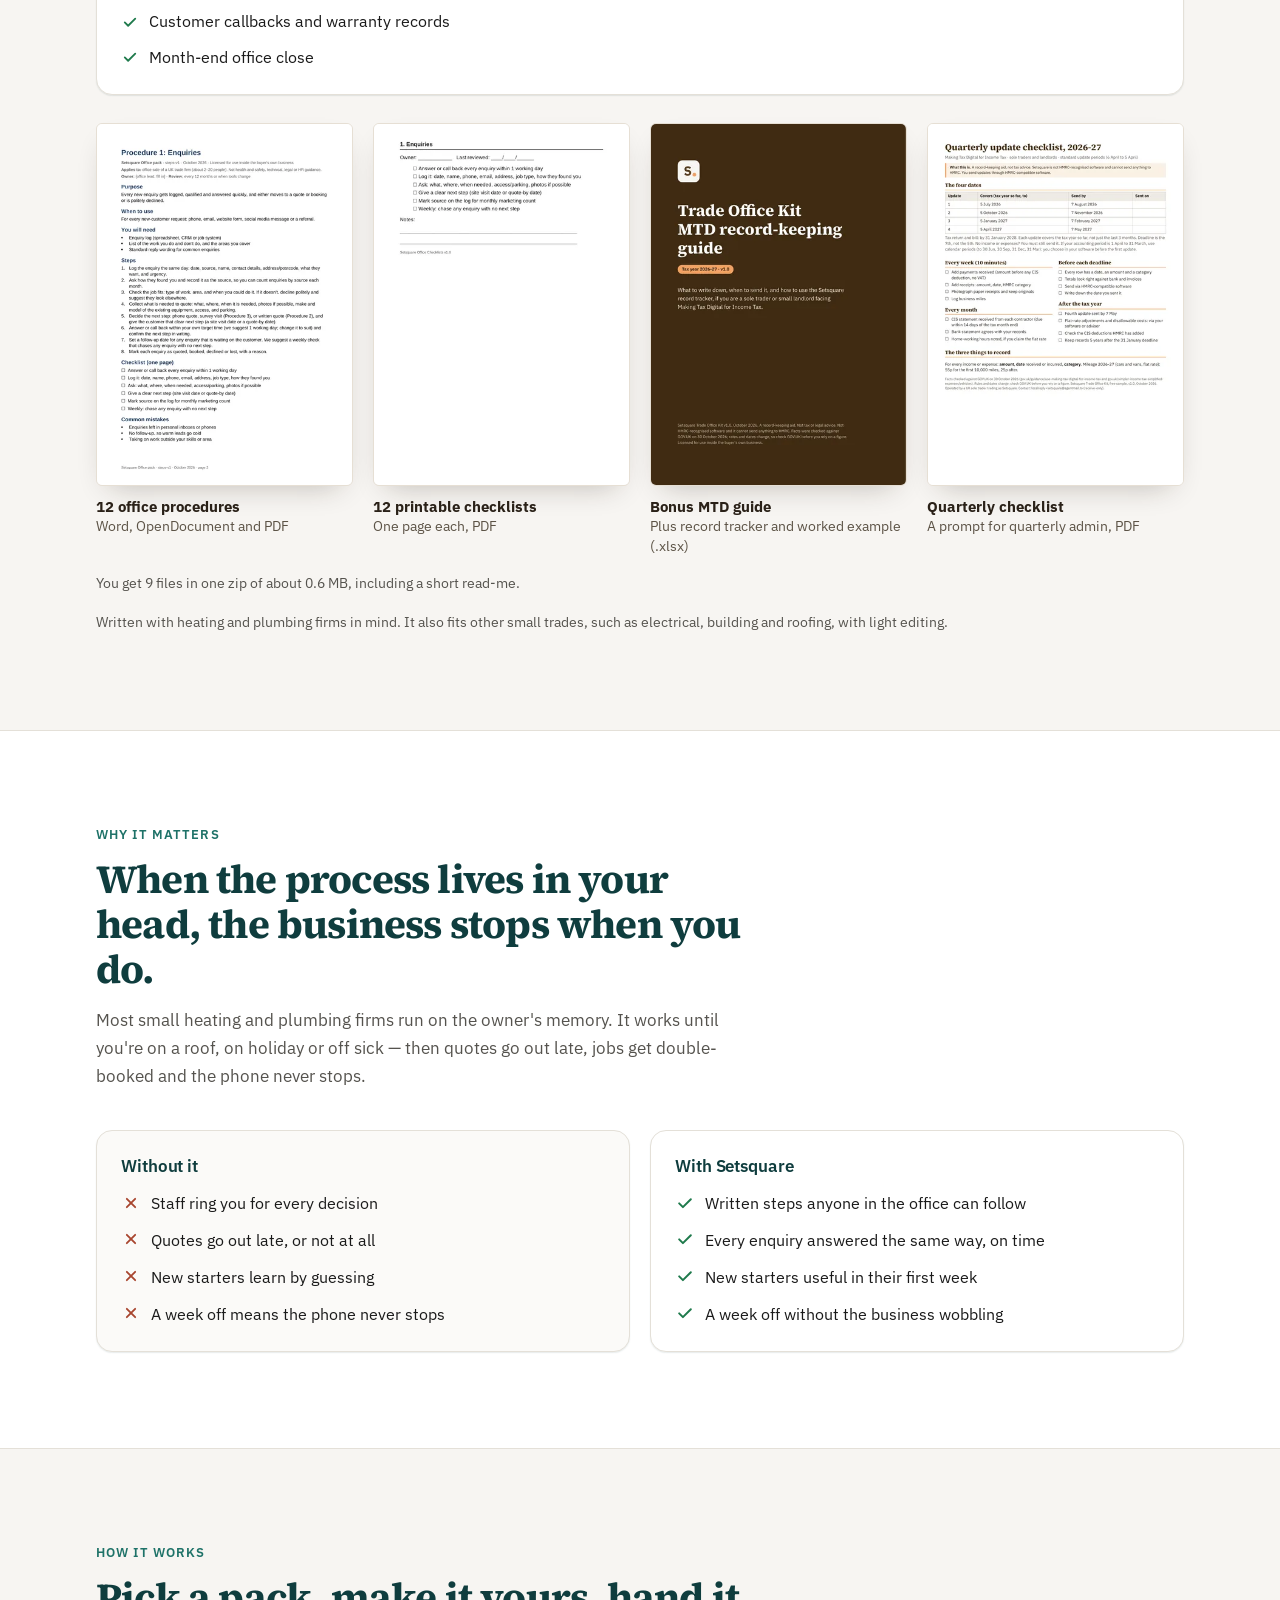
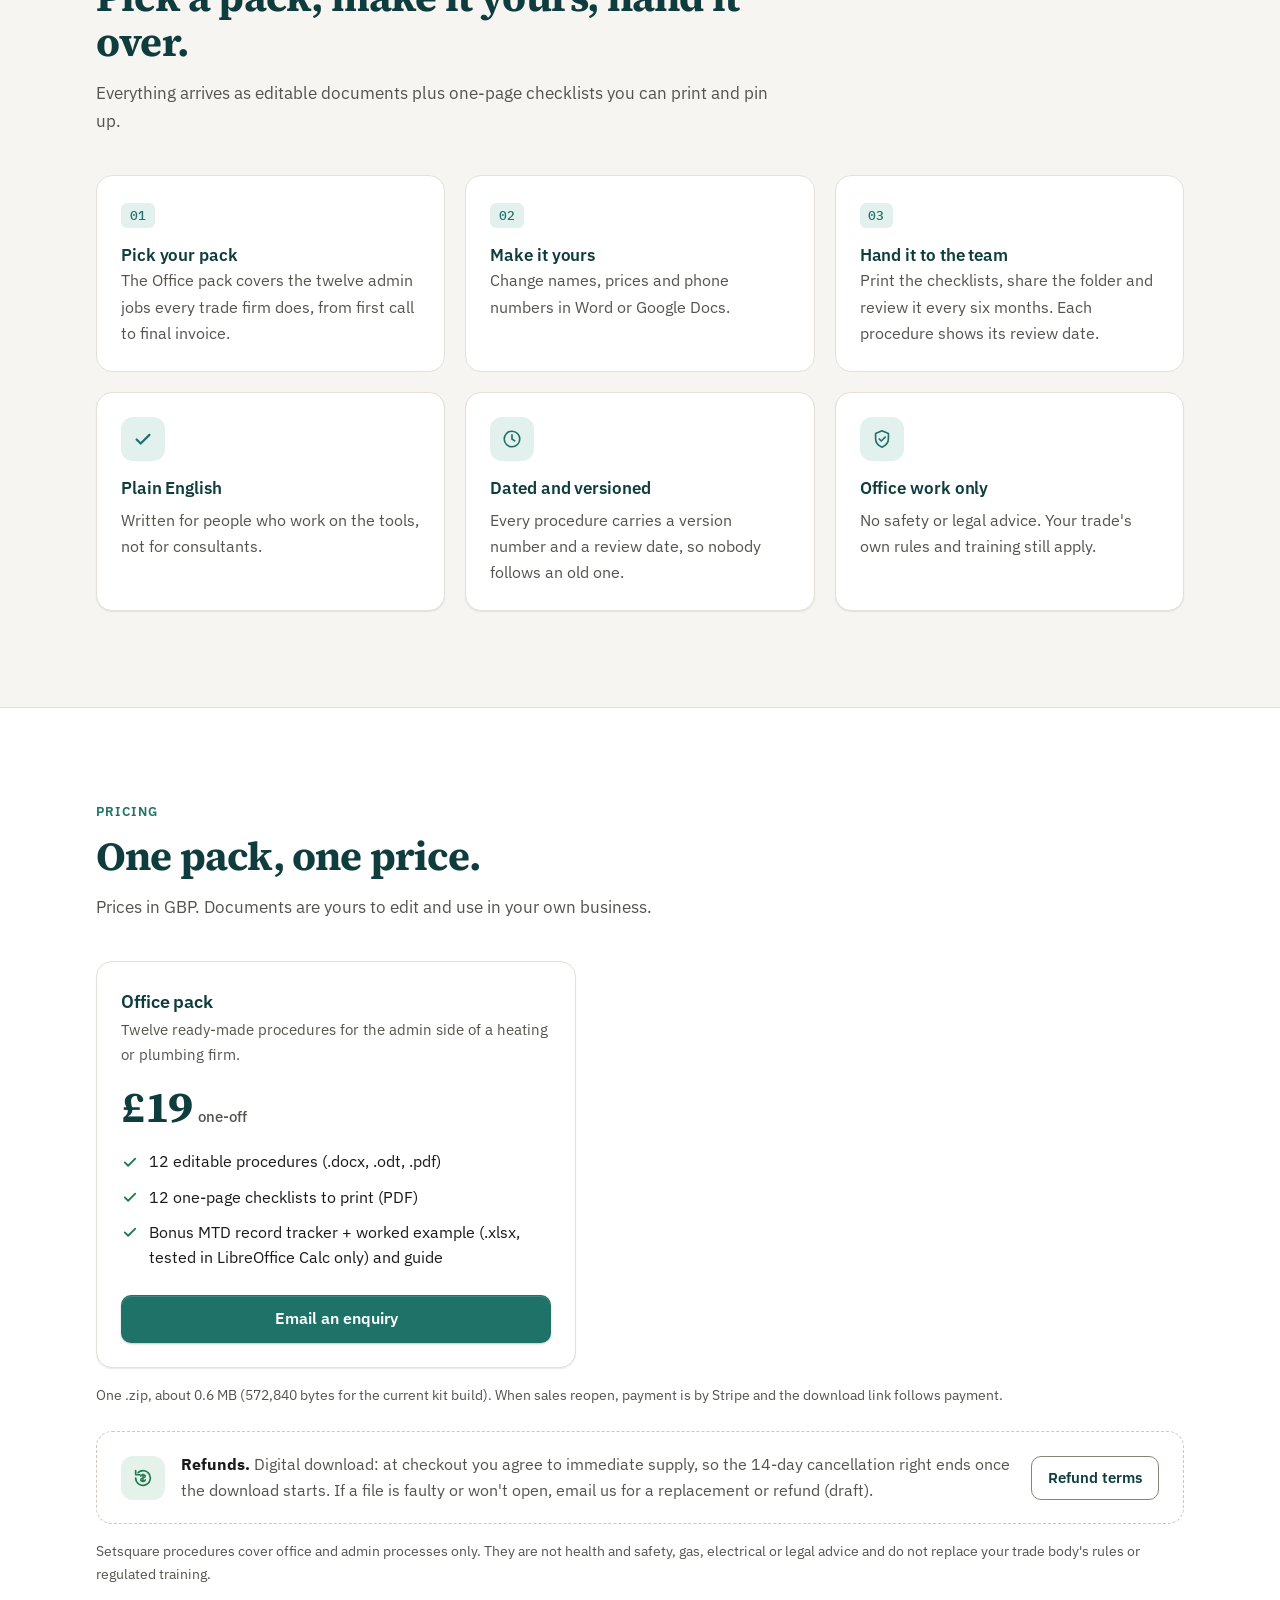
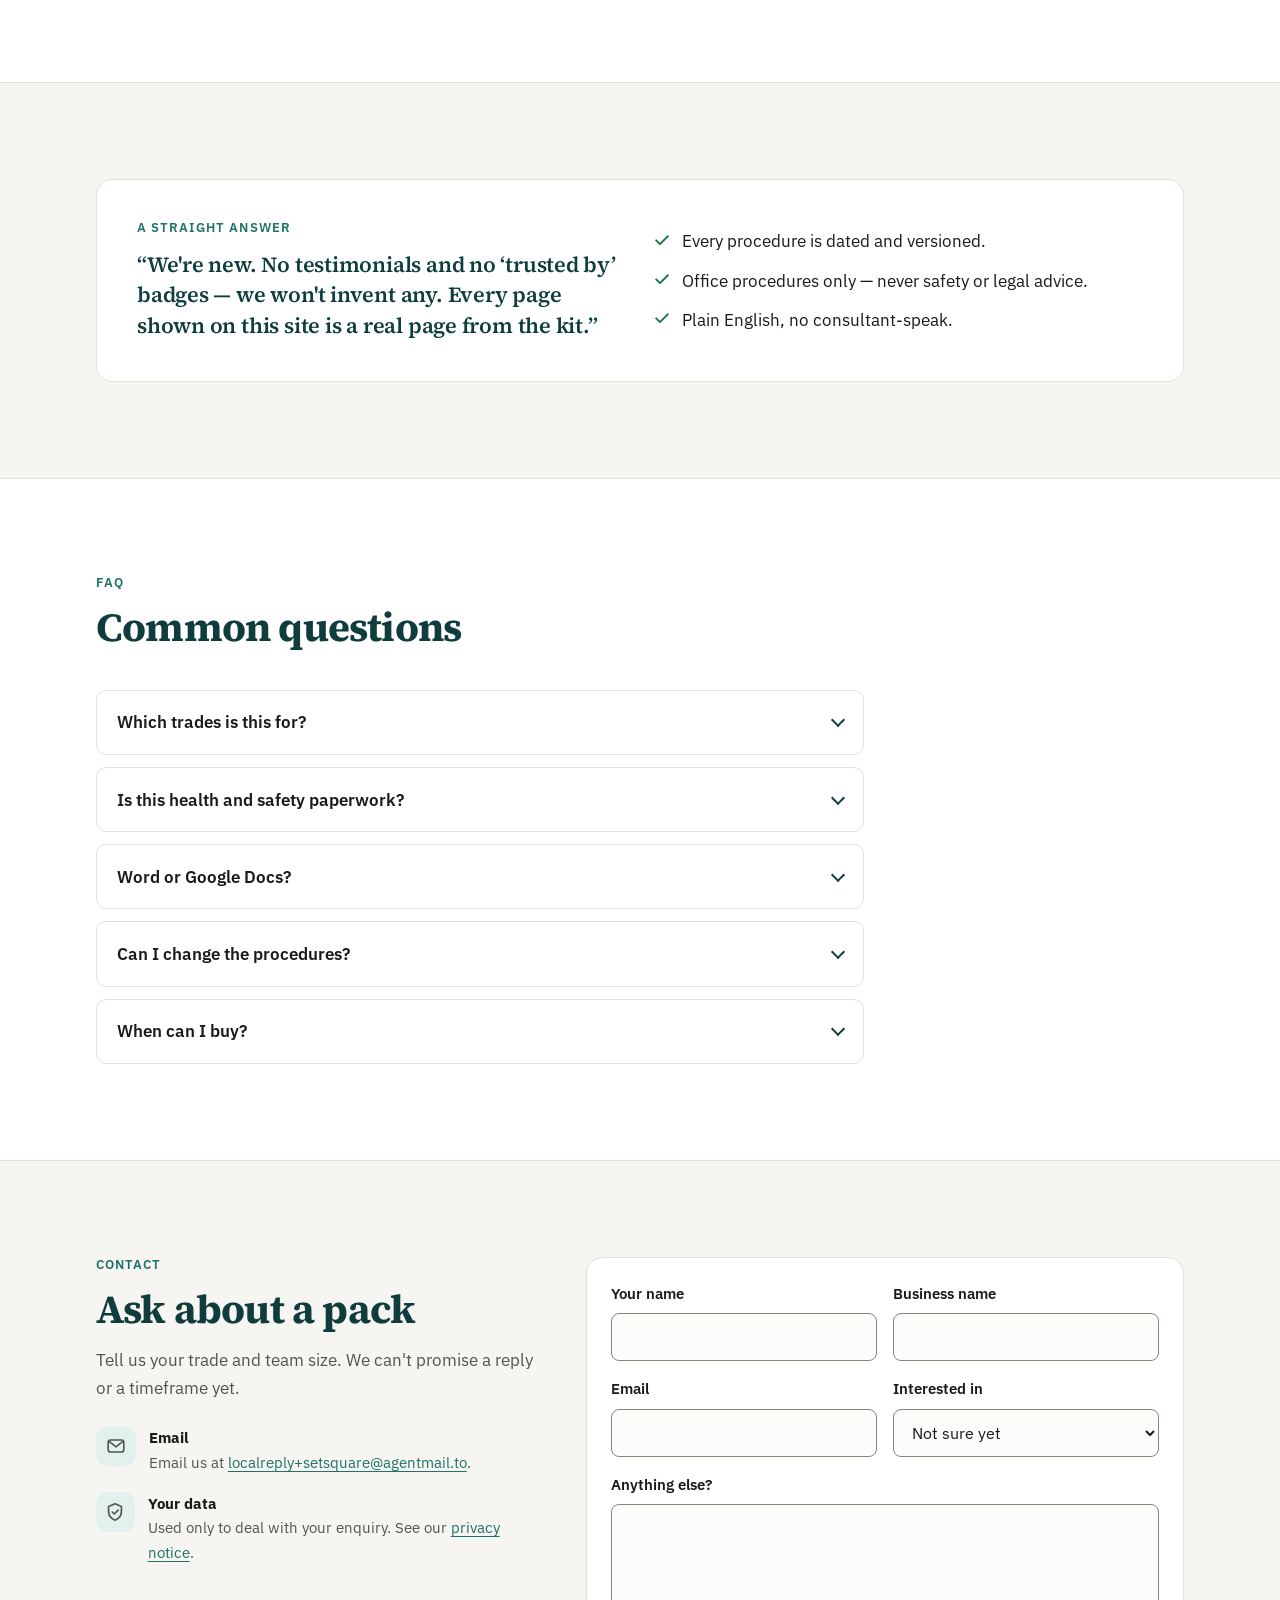
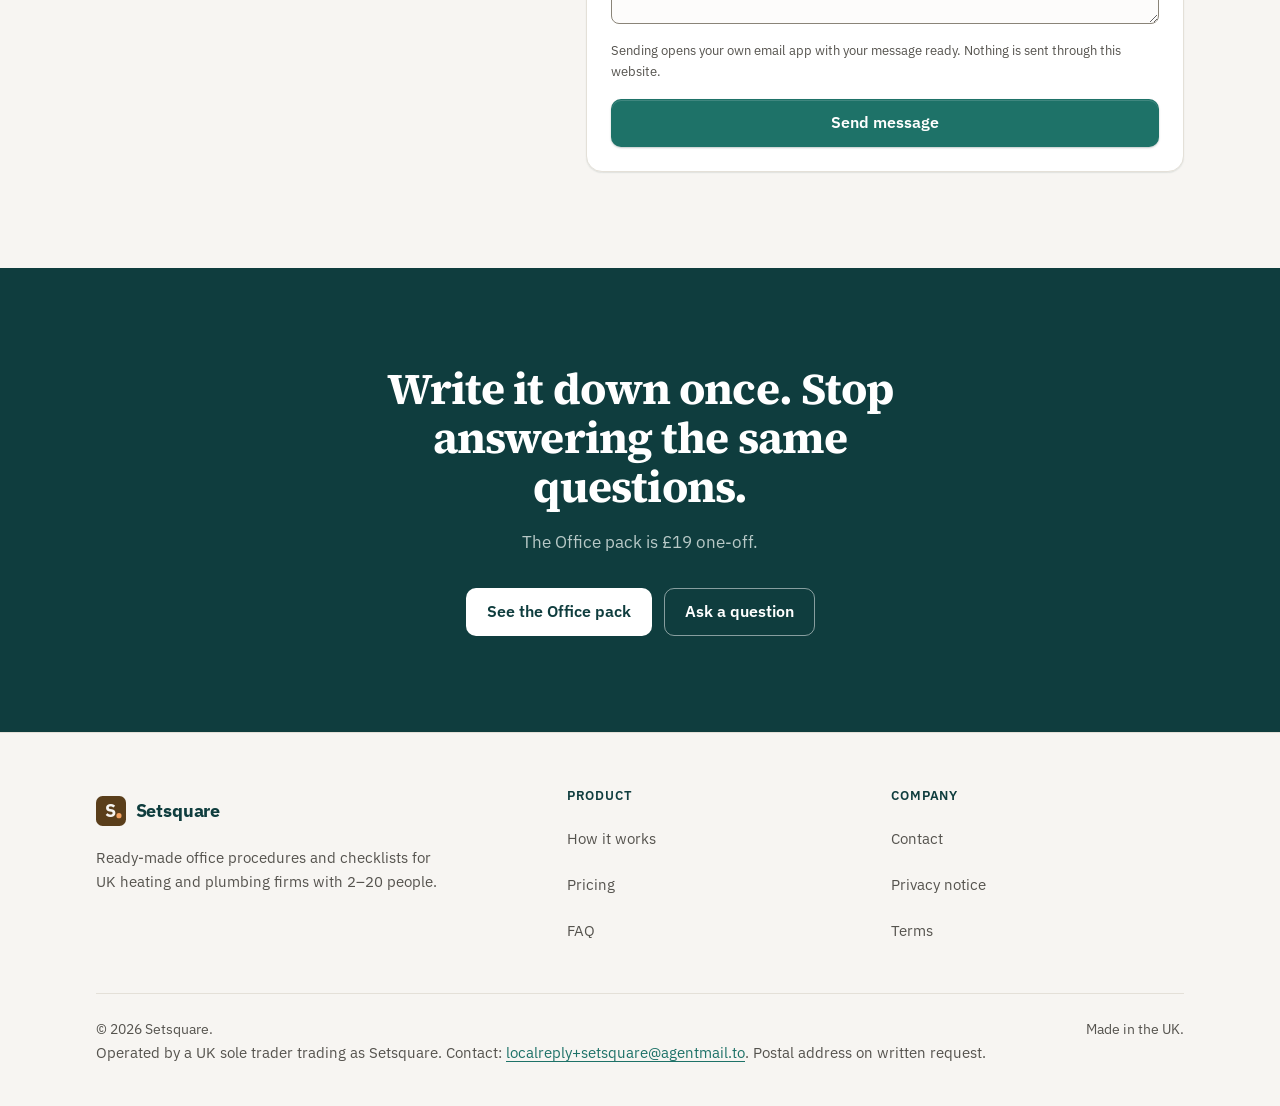
==== commit 1eff4568: "Pause sales: enquiry-only, no Stripe link, no price badge, (draft) refund lines, flat dot, no blur" ====
--- a/index.html
+++ b/index.html
@@ -52,7 +52,7 @@
   <symbol id="i-menu" viewBox="0 0 24 24"><path d="M4 7h16M4 12h16M4 17h16" stroke="currentColor" stroke-width="2" stroke-linecap="round"/></symbol>
 </svg>
 <a class="skip-link" href="#main">Skip to content</a>
-<div class="announce" role="region" aria-label="Site notice"><div class="container"><span class="dot" aria-hidden="true"></span><span><strong>On sale now.</strong> The Office pack is £19 one-off — pay securely by Stripe and download straight away.</span></div></div>
+<div class="announce" role="region" aria-label="Site notice"><div class="container"><span class="dot" aria-hidden="true"></span><span><strong>Sales paused.</strong> The Office pack is £19 one-off when sales reopen. Email <a href="mailto:localreply+setsquare@agentmail.to?subject=Setsquare%20enquiry">localreply+setsquare@agentmail.to</a> with your enquiry — nothing is taken on this page right now.</span></div></div>
 <header class="site-header">
   <div class="container">
     <a class="brand" href="./"><svg viewBox="0 0 64 64" aria-hidden="true"><rect width="64" height="64" rx="14" fill="#5A3E1B"/><text x="30" y="45" text-anchor="middle" font-family="Source Serif 4, Georgia, serif" font-weight="700" font-size="38" fill="#F7F5F2">S</text><circle cx="49" cy="42" r="5.5" fill="#F4A261"/></svg>Setsquare</a>
@@ -68,17 +68,17 @@
       <div>
         <span class="eyebrow">For UK heating and plumbing firms with 2–20 people</span>
         <h1>Office procedures your team can follow without ringing you.</h1>
-        <p class="lede">12 editable <strong>procedures</strong> and one-page <strong>checklists</strong> for the office side of a UK heating or plumbing firm: enquiries, quotes, booking, sign-off, invoicing, complaints and new starters. <strong>£19</strong> one-off, download straight after paying.</p>
+        <p class="lede">12 editable <strong>procedures</strong> and one-page <strong>checklists</strong> for the office side of a UK heating or plumbing firm: enquiries, quotes, booking, sign-off, invoicing, complaints and new starters. <strong>£19</strong> one-off when sales reopen.</p>
         <div class="btn-row">
-          <a class="btn btn--primary" href="https://buy.stripe.com/9B6bIUeYS62l5Nx8263oA05" data-cta="hero-buy" rel="noopener">Buy now — £19</a>
+          <a class="btn btn--primary" href="mailto:localreply+setsquare@agentmail.to?subject=Setsquare%20enquiry" data-cta="hero-enquire">Email an enquiry</a>
           <a class="text-link" href="#pack" data-cta="hero-secondary">Look inside the pack</a>
         </div>
-        <ul class="assurances"><li><svg aria-hidden="true"><use href="#i-check"/></svg>Edit in Word, LibreOffice or Google Docs</li><li><svg aria-hidden="true"><use href="#i-check"/></svg>Dated and versioned</li><li><svg aria-hidden="true"><use href="#i-check"/></svg>Instant download after paying</li></ul>
+        <ul class="assurances"><li><svg aria-hidden="true"><use href="#i-check"/></svg>Edit in Word, LibreOffice or Google Docs</li><li><svg aria-hidden="true"><use href="#i-check"/></svg>Dated and versioned</li><li><svg aria-hidden="true"><use href="#i-check"/></svg>Email to enquire — sales paused</li></ul>
       </div>
       <figure class="pagestack" aria-label="Real pages from the Setsquare Office pack">
         <img class="pagestack__back" src="assets/previews/checklists-420.webp" width="420" height="594" alt="" loading="eager" decoding="async">
         <img class="pagestack__front" src="assets/previews/procedures-720.webp" srcset="assets/previews/procedures-420.webp 420w, assets/previews/procedures-720.webp 720w" sizes="(max-width: 860px) 78vw, 400px" width="720" height="1018" alt="A real page from the Setsquare Office procedures: Procedure 1, Enquiries, with its purpose, steps and checklist." fetchpriority="high" decoding="async">
-        <span class="pagestack__price">£19<small>one-off</small></span>
+        <!-- pagestack__price hidden while Buy paused -->
         <figcaption class="pagestack__cap">Actual pages from the kit, not mock-ups.</figcaption>
       </figure>
     </div>
@@ -117,9 +117,9 @@
     <div class="container">
       <div class="section-head"><span class="eyebrow">Pricing</span><h2>One pack, one price.</h2><p>Prices in GBP. Documents are yours to edit and use in your own business.</p></div>
       <div class="pricing x-s9"><article class="tier"><h3>Office pack</h3><p class="tier__for">Twelve ready-made procedures for the admin side of a heating or plumbing firm.</p>
-          <p class="price"><b>£19</b><span>one-off</span></p><ul class="checks"><li><svg aria-hidden="true"><use href="#i-check"/></svg>12 editable procedures (.docx, .odt, .pdf)</li><li><svg aria-hidden="true"><use href="#i-check"/></svg>12 one-page checklists to print (PDF)</li><li><svg aria-hidden="true"><use href="#i-check"/></svg>Bonus MTD record tracker + worked example (.xlsx, tested in LibreOffice Calc only) and guide</li></ul><div class="cta-wrap"><a class="btn btn--primary btn--block" href="https://buy.stripe.com/9B6bIUeYS62l5Nx8263oA05" data-cta="buy" data-plan="office" rel="noopener">Buy now — £19</a></div></article></div>
-      <p class="fineprint">Instant digital download (one .zip, about 0.6 MB). Secure card payment by Stripe; you get the download link straight after paying.</p>
-      <div class="guarantee"><div class="icon"><svg aria-hidden="true"><use href="#i-refund"/></svg></div><p><strong>Refunds.</strong> Digital download: at checkout you agree to immediate supply, so the 14-day cancellation right ends once the download starts. If a file is faulty or won&#x27;t open, email us for a replacement or refund.</p><a class="btn btn--ghost btn--sm" href="terms.html#refunds">Refund terms</a></div>
+          <p class="price"><b>£19</b><span>one-off</span></p><ul class="checks"><li><svg aria-hidden="true"><use href="#i-check"/></svg>12 editable procedures (.docx, .odt, .pdf)</li><li><svg aria-hidden="true"><use href="#i-check"/></svg>12 one-page checklists to print (PDF)</li><li><svg aria-hidden="true"><use href="#i-check"/></svg>Bonus MTD record tracker + worked example (.xlsx, tested in LibreOffice Calc only) and guide</li></ul><div class="cta-wrap"><a class="btn btn--primary btn--block" href="mailto:localreply+setsquare@agentmail.to?subject=Setsquare%20enquiry" data-cta="enquire" data-plan="office">Email an enquiry</a></div></article></div>
+      <p class="fineprint">One .zip, about 0.6 MB (572,840 bytes for the current kit build). When sales reopen, payment is by Stripe and the download link follows payment.</p>
+      <div class="guarantee"><div class="icon"><svg aria-hidden="true"><use href="#i-refund"/></svg></div><p><strong>Refunds.</strong> Digital download: at checkout you agree to immediate supply, so the 14-day cancellation right ends once the download starts. If a file is faulty or won&#x27;t open, email us for a replacement or refund (draft).</p><a class="btn btn--ghost btn--sm" href="terms.html#refunds">Refund terms</a></div>
       <p class="fineprint">Setsquare procedures cover office and admin processes only. They are not health and safety, gas, electrical or legal advice and do not replace your trade body&#x27;s rules or regulated training.</p>
     </div>
   </section>
@@ -127,7 +127,7 @@
     <div class="container"><div class="note-card"><div><span class="eyebrow">A straight answer</span><blockquote>“We&#x27;re new. No testimonials and no ‘trusted by’ badges — we won&#x27;t invent any. Every page shown on this site is a real page from the kit.”</blockquote></div><ul class="promise-list"><li><svg aria-hidden="true"><use href="#i-check"/></svg><span>Every procedure is dated and versioned.</span></li><li><svg aria-hidden="true"><use href="#i-check"/></svg><span>Office procedures only — never safety or legal advice.</span></li><li><svg aria-hidden="true"><use href="#i-check"/></svg><span>Plain English, no consultant-speak.</span></li></ul></div></div>
   </section>
   <section class="section section--tint" id="faq">
-    <div class="container"><div class="section-head"><span class="eyebrow">FAQ</span><h2>Common questions</h2></div><div class="faq"><details><summary>Which trades is this for?</summary><p>Heating and plumbing firms with 2–20 people first. Electrical, building, roofing, landscaping and similar firms run a similar office, so the procedures also fit with light editing.</p></details><details><summary>Is this health and safety paperwork?</summary><p>No. Setsquare covers office work — enquiries, quotes, booking, sign-off, invoicing, complaints and new starters. Safety procedures, risk assessments and trade regulations are separate and stay your responsibility.</p></details><details><summary>Word or Google Docs?</summary><p>You get the procedures as .docx (Word), .odt (LibreOffice) and PDF. To use Google Docs, upload the .docx file. The checklists are printable PDFs.</p></details><details><summary>Can I change the procedures?</summary><p>Yes — they&#x27;re yours to edit and use in your own business. Please don&#x27;t resell or share them outside your firm.</p></details><details><summary>When can I buy?</summary><p>Now. Click “Buy now — £19”, pay by card through Stripe, and you go straight to the download page. Questions first? Email localreply+setsquare@agentmail.to.</p></details></div></div>
+    <div class="container"><div class="section-head"><span class="eyebrow">FAQ</span><h2>Common questions</h2></div><div class="faq"><details><summary>Which trades is this for?</summary><p>Heating and plumbing firms with 2–20 people first. Electrical, building, roofing, landscaping and similar firms run a similar office, so the procedures also fit with light editing.</p></details><details><summary>Is this health and safety paperwork?</summary><p>No. Setsquare covers office work — enquiries, quotes, booking, sign-off, invoicing, complaints and new starters. Safety procedures, risk assessments and trade regulations are separate and stay your responsibility.</p></details><details><summary>Word or Google Docs?</summary><p>You get .docx files that open in Word or Google Docs (there is no separate native Google Docs file), plus .odt and .pdf copies and printable one-page checklists.</p></details><details><summary>Can I change the procedures?</summary><p>Yes — they&#x27;re yours to edit and use in your own business. Please don&#x27;t resell or share them outside your firm.</p></details><details><summary>When can I buy?</summary><p>Sales are paused. Email localreply+setsquare@agentmail.to with your enquiry. When sales reopen, the pack is £19 one-off via Stripe.</p></details></div></div>
   </section>
 <section class="section" id="contact">
     <div class="container contact-grid">
--- a/_shared/kit.css
+++ b/_shared/kit.css
@@ -0,0 +1,337 @@
+@font-face { font-family: "IBM Plex Sans"; font-style: normal; font-weight: 400; font-display: swap; src: url("fonts/ibm-plex-sans-latin-400-normal.woff2") format("woff2"); }
+@font-face { font-family: "IBM Plex Sans"; font-style: normal; font-weight: 500; font-display: swap; src: url("fonts/ibm-plex-sans-latin-500-normal.woff2") format("woff2"); }
+@font-face { font-family: "IBM Plex Sans"; font-style: normal; font-weight: 600; font-display: swap; src: url("fonts/ibm-plex-sans-latin-600-normal.woff2") format("woff2"); }
+@font-face { font-family: "IBM Plex Sans"; font-style: normal; font-weight: 700; font-display: swap; src: url("fonts/ibm-plex-sans-latin-700-normal.woff2") format("woff2"); }
+@font-face { font-family: "Source Serif 4"; font-style: normal; font-weight: 600; font-display: swap; src: url("fonts/source-serif-4-latin-600-normal.woff2") format("woff2"); }
+@font-face { font-family: "Source Serif 4"; font-style: normal; font-weight: 700; font-display: swap; src: url("fonts/source-serif-4-latin-700-normal.woff2") format("woff2"); }
+@font-face { font-family: "IBM Plex Mono"; font-style: normal; font-weight: 500; font-display: swap; src: url("fonts/ibm-plex-mono-latin-500-normal.woff2") format("woff2"); }
+
+:root {
+  --ink: #0F3D3E;
+  --ink-deep: #0A2C2D;
+  --accent: #2A9D8F;
+  --accent-strong: #1E7268;
+  --accent-soft: #E3F1EE;
+  --bg: #F7F5F2;
+  --surface: #FFFFFF;
+  --tint: #EFEBE4;
+  --text: #1A1A1A;
+  --muted: #55534E;
+  --line: #E4E0D8;
+  --line-strong: #CFC8BB;
+  --line-input: #8A8478; --warn: #9A4A07;
+  --warn-soft: #FBF1E4;
+  --ok: #1F7A4C;
+  --ok-soft: #E4F2EA;
+  --serif: "Source Serif 4", ui-serif, Georgia, serif;
+  --sans: "IBM Plex Sans", ui-sans-serif, system-ui, -apple-system, "Segoe UI", sans-serif;
+  --mono: "IBM Plex Mono", ui-monospace, monospace;
+  --r: 10px;
+  --r-lg: 16px;
+  --container: 72rem;
+  --shadow-1: 0 1px 2px rgba(15,61,62,.06), 0 1px 1px rgba(15,61,62,.04);
+  --shadow-2: 0 1px 2px rgba(26,26,26,.05), 0 12px 32px -8px rgba(15,61,62,.14);
+  --shadow-3: 0 2px 4px rgba(26,26,26,.04), 0 24px 60px -12px rgba(15,61,62,.22);
+  --ease: cubic-bezier(.22,1,.36,1);
+}
+
+*, *::before, *::after { box-sizing: border-box; }
+html { -webkit-text-size-adjust: 100%; scroll-behavior: smooth; scroll-padding-top: 5rem; }
+@media (prefers-reduced-motion: reduce) { html { scroll-behavior: auto; } *, *::before, *::after { transition: none !important; animation: none !important; } }
+body { margin: 0; background: var(--bg); color: var(--text); font: 400 1.0625rem/1.65 var(--sans); -webkit-font-smoothing: antialiased; text-rendering: optimizeLegibility; }
+img, svg { display: block; max-width: 100%; }
+a { color: var(--accent-strong); text-underline-offset: .18em; text-decoration-thickness: 1px; }
+a:hover { color: var(--ink); }
+:focus-visible { outline: 3px solid var(--accent); outline-offset: 2px; border-radius: 4px; }
+h1, h2, h3 { font-family: var(--serif); color: var(--ink); letter-spacing: -.02em; line-height: 1.12; margin: 0; font-weight: 700; }
+h3 { font-family: var(--sans); font-size: 1.0625rem; letter-spacing: -.005em; line-height: 1.35; font-weight: 600; }
+p { margin: 0; }
+.container { width: 100%; max-width: var(--container); margin: 0 auto; padding: 0 1.25rem; }
+@media (min-width: 48rem) { .container { padding: 0 2rem; } }
+.sr-only { position: absolute; width: 1px; height: 1px; overflow: hidden; clip: rect(0 0 0 0); white-space: nowrap; }
+.skip-link { position: absolute; left: 1rem; top: -4rem; z-index: 100; background: var(--ink); color: #fff; padding: .75rem 1rem; border-radius: var(--r); font-weight: 600; }
+.skip-link:focus { top: 1rem; color: #fff; }
+
+.announce { background: var(--ink); color: #DCE8E6; font-size: .875rem; }
+.announce .container { display: flex; gap: .5rem; align-items: center; justify-content: center; min-height: 2.5rem; text-align: center; padding-top: .35rem; padding-bottom: .35rem; }
+.announce strong { color: #fff; font-weight: 600; }
+.announce a { color: #fff; }
+.dot { width: .5rem; height: .5rem; border-radius: 50%; background: #F2B872; flex: none; box-shadow: none; animation: none; }
+
+.site-header { position: sticky; top: 0; z-index: 50; background: rgba(247,245,242,.88); backdrop-filter: saturate(1.4) blur(10px); -webkit-backdrop-filter: saturate(1.4) blur(10px); border-bottom: 1px solid transparent; transition: border-color .2s; }
+.site-header.is-scrolled { border-bottom-color: var(--line); }
+.site-header .container { display: flex; align-items: center; gap: 1.5rem; min-height: 4.25rem; }
+.brand { display: inline-flex; align-items: center; gap: .6rem; color: var(--ink); text-decoration: none; font-weight: 700; font-size: 1.125rem; letter-spacing: -.01em; min-height: 44px; }
+.brand svg { width: 30px; height: 30px; flex: none; }
+.nav { display: none; margin-left: auto; gap: .25rem; align-items: center; }
+.nav a { color: var(--text); text-decoration: none; font-size: .9375rem; font-weight: 500; padding: .6rem .8rem; border-radius: 8px; min-height: 44px; display: inline-flex; align-items: center; }
+.nav a:hover { background: var(--tint); color: var(--ink); }
+.site-header .header-cta { display: none; }
+.nav-toggle { margin-left: auto; display: inline-flex; align-items: center; justify-content: center; width: 44px; height: 44px; border: 1px solid var(--line-input); background: var(--surface); border-radius: var(--r); cursor: pointer; color: var(--ink); }
+.nav-toggle svg { width: 20px; height: 20px; }
+.mobile-nav { display: none; border-top: 1px solid var(--line); background: var(--bg); }
+.mobile-nav.is-open { display: block; }
+.mobile-nav a { display: flex; align-items: center; min-height: 52px; padding: 0 1.25rem; color: var(--text); text-decoration: none; font-weight: 500; border-bottom: 1px solid var(--line); }
+.mobile-nav .btn { margin: 1rem 1.25rem 1.25rem; display: flex; }
+.mobile-nav .btn--primary, .mobile-nav .btn--primary:hover { color: #fff; }
+@media (min-width: 60rem) {
+  .nav { display: flex; }
+  .site-header .header-cta { display: inline-flex; margin-left: .75rem; }
+  .nav-toggle, .mobile-nav, .mobile-nav.is-open { display: none; }
+}
+
+.btn { display: inline-flex; align-items: center; justify-content: center; gap: .5rem; min-height: 48px; padding: .75rem 1.25rem; border-radius: var(--r); font: 600 1rem/1.2 var(--sans); text-decoration: none; border: 1px solid transparent; cursor: pointer; transition: background-color .15s var(--ease), box-shadow .15s var(--ease), transform .15s var(--ease), color .15s; white-space: nowrap; }
+.btn--primary { background: var(--accent-strong); color: #fff; box-shadow: 0 1px 0 rgba(255,255,255,.15) inset, 0 1px 2px rgba(10,44,45,.25); }
+.btn--primary:hover { background: var(--ink); color: #fff; transform: translateY(-1px); box-shadow: 0 6px 16px -4px rgba(15,61,62,.4); }
+.btn--ghost { background: var(--surface); color: var(--ink); border-color: var(--line-input); }
+.btn--ghost:hover { border-color: var(--ink); color: var(--ink); }
+.btn--sm { min-height: 44px; padding: .55rem 1rem; font-size: .9375rem; }
+.btn--block { width: 100%; }
+.btn svg { width: 18px; height: 18px; }
+.btn-row { display: flex; flex-wrap: wrap; gap: .75rem; }
+.tag { display: inline-flex; align-items: center; gap: .4rem; font: 600 .75rem/1 var(--sans); letter-spacing: .06em; text-transform: uppercase; color: var(--accent-strong); background: var(--accent-soft); padding: .45rem .7rem; border-radius: 999px; }
+.tag--warn { color: var(--warn); background: var(--warn-soft); }
+.eyebrow { font: 600 .8125rem/1.2 var(--sans); letter-spacing: .08em; text-transform: uppercase; color: var(--accent-strong); margin-bottom: .9rem; display: block; }
+
+.hero { padding: 3rem 0 3.5rem; position: relative; overflow: hidden; }
+.hero::before { content: none; display: none; }
+.hero__grid { display: grid; gap: 2.75rem; align-items: center; position: relative; }
+.hero h1 { font-size: clamp(2.25rem, 6.2vw, 3.6rem); max-width: 18ch; }
+.hero .lede { font-size: clamp(1.0625rem, 1.6vw, 1.2rem); color: var(--muted); margin-top: 1.25rem; max-width: 36rem; }
+.hero .lede strong { color: var(--text); font-weight: 600; }
+.hero .btn-row { margin-top: 1.75rem; }
+@media (max-width: 39.99rem) { .hero .btn-row .btn { flex: 1 1 100%; } }
+.nowrap { white-space: nowrap; }
+.assurances { display: flex; flex-wrap: wrap; gap: .5rem 1.25rem; margin: 1.5rem 0 0; padding: 0; list-style: none; font-size: .9375rem; color: var(--muted); }
+.assurances li { display: inline-flex; align-items: center; gap: .45rem; }
+.assurances svg { width: 18px; height: 18px; color: var(--ok); flex: none; }
+@media (min-width: 60rem) { .hero { padding: 4.5rem 0 5rem; } .hero__grid { grid-template-columns: 1.08fr .92fr; gap: 3.5rem; } }
+
+.mock { position: relative; }
+.mock__frame { background: var(--surface); border: 1px solid var(--line); border-radius: var(--r-lg); box-shadow: var(--shadow-3); padding: 1.1rem; }
+.mock__bar { display: flex; align-items: center; justify-content: space-between; gap: .75rem; padding: .1rem .2rem .9rem; border-bottom: 1px solid var(--line); margin-bottom: 1rem; font-size: .8125rem; color: var(--muted); }
+.mock__bar b { color: var(--ink); font-weight: 600; }
+.review { border: 1px solid var(--line); border-radius: var(--r); padding: .95rem 1rem; background: #FCFBF9; }
+.review__head { display: flex; align-items: center; gap: .65rem; margin-bottom: .45rem; }
+.avatar { width: 32px; height: 32px; border-radius: 50%; display: grid; place-items: center; font: 600 .8125rem var(--sans); color: #fff; background: #7A6F5E; flex: none; }
+.review__who { font-weight: 600; font-size: .9375rem; line-height: 1.2; }
+.review__meta { font-size: .8125rem; color: var(--muted); }
+.stars { display: inline-flex; gap: 1px; color: #C9821B; vertical-align: -2px; }
+.stars svg { width: 14px; height: 14px; }
+.stars .off { color: var(--line-input); }
+.review p { font-size: .9375rem; line-height: 1.55; }
+.draft { margin-top: .85rem; border: 1px solid #BFDDD7; background: var(--accent-soft); border-radius: var(--r); padding: .95rem 1rem; }
+.draft__label { display: flex; align-items: center; justify-content: space-between; font: 600 .75rem/1 var(--sans); letter-spacing: .05em; text-transform: uppercase; color: var(--accent-strong); margin-bottom: .55rem; }
+.draft p { font-size: .9375rem; line-height: 1.55; color: #17302F; }
+.mock__actions { display: flex; gap: .6rem; margin-top: .9rem; align-items: center; }
+.mock__actions .btn { min-height: 44px; font-size: .9375rem; }
+.mock__note { margin-left: auto; font-size: .8125rem; color: var(--muted); }
+.mock__caption { margin-top: 1.1rem; font-size: .8125rem; color: var(--muted); text-align: center; }
+.float-chip { position: absolute; display: none; align-items: center; gap: .5rem; background: var(--surface); border: 1px solid var(--line); border-radius: 999px; padding: .5rem .85rem .5rem .55rem; box-shadow: var(--shadow-2); font-size: .8125rem; font-weight: 600; color: var(--ink); }
+.float-chip i { width: 24px; height: 24px; border-radius: 50%; display: grid; place-items: center; background: var(--ok-soft); color: var(--ok); font-style: normal; }
+@media (min-width: 60rem) { .float-chip { display: inline-flex; } .float-chip--a { left: -1.75rem; bottom: .9rem; } .float-chip--b { right: -1rem; top: -1rem; } }
+
+.section { padding: 4.5rem 0; }
+.section--tint { background: var(--surface); border-top: 1px solid var(--line); border-bottom: 1px solid var(--line); }
+.section--ink { background: var(--ink); color: #DCE8E6; }
+.section--ink h2, .section--ink h3 { color: #fff; }
+.section-head { max-width: 42rem; margin-bottom: 2.5rem; }
+.section-head h2 { font-size: clamp(1.75rem, 3.6vw, 2.5rem); }
+.section-head p { color: var(--muted); margin-top: .9rem; font-size: 1.0625rem; }
+.section--ink .section-head p { color: #B8C9C7; }
+.center { text-align: center; margin-left: auto; margin-right: auto; }
+@media (min-width: 60rem) { .section { padding: 6rem 0; } }
+
+.grid { display: grid; gap: 1.25rem; }
+@media (min-width: 40rem) { .grid--2, .grid--3 { grid-template-columns: repeat(2, 1fr); } }
+@media (min-width: 60rem) { .grid--3 { grid-template-columns: repeat(3, 1fr); } }
+.card { background: var(--surface); border: 1px solid var(--line); border-radius: var(--r-lg); padding: 1.5rem; box-shadow: var(--shadow-1); }
+.card h3 { margin-bottom: .45rem; }
+.card p { color: var(--muted); font-size: 1rem; }
+.icon { width: 44px; height: 44px; border-radius: 12px; display: grid; place-items: center; background: var(--accent-soft); color: var(--accent-strong); margin-bottom: 1rem; }
+.icon svg { width: 22px; height: 22px; }
+
+.contrast { display: grid; gap: 1.25rem; }
+@media (min-width: 48rem) { .contrast { grid-template-columns: 1fr 1fr; } }
+.contrast .card--before { background: #FBFAF8; }
+.contrast ul { list-style: none; margin: .75rem 0 0; padding: 0; display: grid; gap: .65rem; }
+.contrast li { display: flex; gap: .6rem; align-items: flex-start; color: var(--text); font-size: 1rem; }
+.contrast li svg { width: 20px; height: 20px; flex: none; margin-top: .15rem; }
+.x { color: #A8452F; } .ok { color: var(--ok); }
+
+.steps { display: grid; gap: 1.25rem; counter-reset: s; }
+@media (min-width: 60rem) { .steps { grid-template-columns: repeat(3, 1fr); } }
+.step { position: relative; padding: 1.5rem; border-radius: var(--r-lg); background: var(--surface); border: 1px solid var(--line); }
+.step__n { font: 500 .8125rem/1 var(--mono); color: var(--accent-strong); background: var(--accent-soft); padding: .4rem .55rem; border-radius: 6px; display: inline-block; margin-bottom: 1rem; }
+.step p { color: var(--muted); font-size: 1rem; }
+
+.pricing { display: grid; gap: 1.25rem; align-items: stretch; }
+@media (min-width: 60rem) { .pricing { grid-template-columns: repeat(3, 1fr); } }
+.tier { position: relative; display: flex; flex-direction: column; background: var(--surface); border: 1px solid var(--line); border-radius: var(--r-lg); padding: 1.75rem 1.5rem 1.5rem; box-shadow: var(--shadow-1); }
+.tier--featured { border: 2px solid var(--accent-strong); box-shadow: var(--shadow-2); }
+.tier__badge { position: absolute; top: -.8rem; left: 1.5rem; background: var(--accent-strong); color: #fff; font: 600 .75rem/1 var(--sans); letter-spacing: .05em; text-transform: uppercase; padding: .45rem .7rem; border-radius: 999px; }
+.tier h3 { font-size: 1.125rem; }
+.tier__for { color: var(--muted); font-size: .9375rem; margin-top: .25rem; min-height: 2.9em; }
+.price { display: flex; align-items: baseline; gap: .35rem; margin: 1.1rem 0 1.25rem; font-family: var(--serif); color: var(--ink); }
+.price b { font-size: 2.75rem; line-height: 1; letter-spacing: -.03em; font-weight: 700; }
+.price span { font: 500 .9375rem var(--sans); color: var(--muted); }
+.checks { list-style: none; padding: 0; margin: 0 0 1.5rem; display: grid; gap: .6rem; font-size: .9688rem; }
+.checks li { display: flex; gap: .6rem; align-items: flex-start; }
+.checks svg { width: 18px; height: 18px; color: var(--ok); flex: none; margin-top: .2rem; }
+.tier .cta-wrap { margin-top: auto; }
+.test-note { display: flex; gap: .45rem; align-items: flex-start; margin-top: .75rem; font-size: .8125rem; color: var(--warn); line-height: 1.45; }
+.test-note svg { width: 16px; height: 16px; flex: none; margin-top: .1rem; }
+.tier .sub { margin-top: .75rem; font-size: .8125rem; color: var(--muted); text-align: center; }
+.guarantee { margin-top: 1.5rem; display: grid; gap: 1rem; align-items: center; background: var(--surface); border: 1px dashed var(--line-strong); border-radius: var(--r-lg); padding: 1.25rem 1.5rem; }
+@media (min-width: 48rem) { .guarantee { grid-template-columns: auto 1fr auto; } }
+.guarantee .icon { margin: 0; background: var(--ok-soft); color: var(--ok); }
+.guarantee p { color: var(--muted); font-size: .9688rem; }
+.guarantee strong { color: var(--text); }
+.fineprint { font-size: .875rem; color: var(--muted); margin-top: 1rem; }
+
+.compare { width: 100%; border-collapse: separate; border-spacing: 0; background: var(--surface); border: 1px solid var(--line); border-radius: var(--r-lg); overflow: hidden; font-size: .9688rem; }
+.compare th, .compare td { padding: .9rem 1rem; text-align: left; border-bottom: 1px solid var(--line); vertical-align: top; }
+.compare thead th { background: #FBFAF8; font-weight: 600; color: var(--ink); font-size: .875rem; }
+.compare tbody tr:last-child td, .compare tbody tr:last-child th { border-bottom: 0; }
+.compare tbody th { font-weight: 600; color: var(--text); }
+.compare .us { background: rgba(227,241,238,.45); }
+.table-scroll { overflow-x: auto; -webkit-overflow-scrolling: touch; border-radius: var(--r-lg); }
+.table-scroll .compare { min-width: 40rem; }
+
+.checker { display: grid; gap: 1.5rem; }
+@media (min-width: 60rem) { .checker { grid-template-columns: 1.2fr .8fr; align-items: start; } }
+.checker fieldset { border: 0; margin: 0; padding: 0; display: grid; gap: .6rem; }
+.checker legend { font-weight: 600; margin-bottom: .75rem; color: var(--ink); }
+.check-row { display: flex; gap: .8rem; align-items: flex-start; padding: .85rem 1rem; border: 1px solid var(--line); border-radius: var(--r); background: var(--surface); cursor: pointer; min-height: 52px; }
+.check-row:hover { border-color: var(--line-strong); }
+.check-row input { width: 20px; height: 20px; margin: .15rem 0 0; accent-color: var(--accent-strong); flex: none; }
+.check-row span { font-size: .9688rem; }
+.score { position: sticky; top: 6rem; text-align: center; }
+.score .score__num { font: 700 3.5rem/1 var(--serif); color: var(--ink); letter-spacing: -.03em; }
+.score__bar { height: 8px; background: var(--tint); border-radius: 999px; overflow: hidden; margin: 1rem 0; }
+.score__bar i { display: block; height: 100%; width: 0; background: var(--accent-strong); border-radius: 999px; transition: width .3s var(--ease); }
+.score p { color: var(--muted); font-size: .9375rem; }
+
+.faq { display: grid; gap: .75rem; max-width: 48rem; }
+.faq details { background: var(--surface); border: 1px solid var(--line); border-radius: var(--r); }
+.faq summary { list-style: none; cursor: pointer; padding: 1.1rem 1.25rem; font-weight: 600; display: flex; justify-content: space-between; align-items: center; gap: 1rem; min-height: 56px; }
+.faq summary::-webkit-details-marker { display: none; }
+.faq summary::after { content: ""; width: 10px; height: 10px; border-right: 2px solid var(--ink); border-bottom: 2px solid var(--ink); transform: rotate(45deg); transition: transform .2s var(--ease); flex: none; margin-top: -4px; }
+.faq details[open] summary::after { transform: rotate(-135deg); margin-top: 4px; }
+.faq details p { padding: 0 1.25rem 1.2rem; color: var(--muted); }
+
+.note-card { display: grid; gap: 1.5rem; align-items: center; background: var(--surface); border: 1px solid var(--line); border-radius: var(--r-lg); padding: 2rem; }
+@media (min-width: 60rem) { .note-card { grid-template-columns: 1fr 1fr; padding: 2.5rem; } }
+.note-card blockquote { margin: 0; font: 600 1.35rem/1.4 var(--serif); color: var(--ink); letter-spacing: -.01em; }
+.promise-list { list-style: none; margin: 0; padding: 0; display: grid; gap: .7rem; }
+.promise-list li { display: flex; gap: .6rem; align-items: flex-start; }
+.promise-list svg { width: 20px; height: 20px; color: var(--ok); flex: none; margin-top: .15rem; }
+
+.contact-grid { display: grid; gap: 2rem; }
+@media (min-width: 60rem) { .contact-grid { grid-template-columns: .85fr 1.15fr; gap: 3rem; } }
+.form { display: grid; gap: 1rem; background: var(--surface); border: 1px solid var(--line); border-radius: var(--r-lg); padding: 1.5rem; box-shadow: var(--shadow-1); }
+@media (min-width: 40rem) { .form .row-2 { display: grid; grid-template-columns: 1fr 1fr; gap: 1rem; } }
+.field { display: grid; gap: .4rem; }
+.field label { font-weight: 600; font-size: .9375rem; }
+.field input, .field select, .field textarea { width: 100%; font: 400 1rem/1.4 var(--sans); color: var(--text); background: #FDFCFB; border: 1px solid var(--line-input); border-radius: 8px; padding: .75rem .85rem; min-height: 48px; }
+.field textarea { min-height: 7.5rem; resize: vertical; }
+.field input:focus, .field select:focus, .field textarea:focus { outline: none; border-color: var(--accent-strong); box-shadow: 0 0 0 3px rgba(42,157,143,.22); }
+.field input:focus-visible, .field select:focus-visible, .field textarea:focus-visible { outline: 3px solid var(--accent); outline-offset: 2px; }
+.hint { font-size: .8125rem; color: var(--muted); }
+.form-status { display: none; padding: .9rem 1rem; border-radius: 8px; background: var(--ok-soft); color: #174F33; font-size: .9375rem; }
+.form-status.is-visible { display: block; }
+.contact-points { list-style: none; padding: 0; margin: 1.5rem 0 0; display: grid; gap: 1rem; }
+.contact-points li { display: flex; gap: .8rem; align-items: flex-start; }
+.contact-points .icon { margin: 0; width: 40px; height: 40px; }
+.contact-points b { display: block; color: var(--text); }
+.contact-points span { color: var(--muted); font-size: .9375rem; }
+
+.final-cta { text-align: center; }
+.final-cta h2 { font-size: clamp(1.9rem, 4vw, 2.75rem); color: #fff; max-width: 22ch; margin: 0 auto; }
+.final-cta p { color: #B8C9C7; margin: 1rem auto 0; max-width: 34rem; }
+.final-cta .btn-row { justify-content: center; margin-top: 2rem; }
+.btn--light { background: #fff; color: var(--ink); }
+.btn--light:hover { background: var(--accent-soft); color: var(--ink); }
+.btn--outline-light { border-color: rgba(255,255,255,.5); color: #fff; background: transparent; }
+.btn--outline-light:hover { border-color: #fff; color: #fff; }
+
+.site-footer { padding: 3.5rem 0 2.5rem; border-top: 1px solid var(--line); font-size: .9375rem; color: var(--muted); }
+.footer-grid { display: grid; gap: 2rem; }
+@media (min-width: 48rem) { .footer-grid { grid-template-columns: 1.5fr 1fr 1fr; } }
+.site-footer h2 { font: 600 .8125rem/1 var(--sans); letter-spacing: .06em; text-transform: uppercase; color: var(--ink); margin-bottom: 1rem; }
+.site-footer ul { list-style: none; padding: 0; margin: 0; display: grid; gap: .1rem; }
+.site-footer ul a { color: var(--muted); text-decoration: none; display: inline-flex; min-height: 44px; align-items: center; }
+.site-footer ul a:hover { color: var(--ink); text-decoration: underline; }
+.footer-base { margin-top: 2.5rem; padding-top: 1.5rem; border-top: 1px solid var(--line); display: flex; flex-wrap: wrap; gap: .5rem 1.5rem; justify-content: space-between; font-size: .875rem; }
+
+.legal { padding: 3rem 0 5rem; }
+.legal .container { max-width: 46rem; }
+.legal h1 { font-size: clamp(2rem, 5vw, 2.75rem); }
+.legal .updated { color: var(--muted); margin: .75rem 0 2rem; font-size: .9375rem; }
+.legal h2 { font-size: 1.375rem; margin: 2.25rem 0 .75rem; }
+.legal p, .legal li { color: #2D2C29; }
+.legal p + p { margin-top: .9rem; }
+.legal ul { padding-left: 1.2rem; display: grid; gap: .4rem; }
+.callout { background: var(--warn-soft); border: 1px solid #EBD3B3; border-radius: var(--r); padding: 1rem 1.25rem; color: #5B3A12; font-size: .9375rem; }
+
+.paused-banner { display: none; background: var(--warn); color: #fff; text-align: center; padding: .75rem 1rem; font-weight: 600; }
+html[data-paused="true"] .paused-banner { display: block; }
+html[data-paused="true"] [data-cta="checkout"] { pointer-events: none; opacity: .5; }
+
+.reveal { opacity: 1; transform: none; }
+.js .reveal { opacity: 0; transform: translateY(12px); transition: opacity .5s var(--ease), transform .5s var(--ease); }
+.js .reveal.is-in { opacity: 1; transform: none; }
+
+.browser { background: var(--surface); border: 1px solid var(--line); border-radius: var(--r-lg); box-shadow: var(--shadow-3); overflow: hidden; }
+.browser__bar { display: flex; align-items: center; gap: .5rem; padding: .7rem .9rem; background: #FBFAF8; border-bottom: 1px solid var(--line); }
+.browser__bar i { width: 10px; height: 10px; border-radius: 50%; background: var(--line-strong); }
+.browser__url { margin-left: .5rem; flex: 1; background: var(--surface); border: 1px solid var(--line); border-radius: 999px; padding: .3rem .8rem; font: 500 .8125rem var(--mono); color: var(--muted); }
+.browser__body { padding: 1.5rem 1.5rem 1.75rem; }
+.browser__nav { display: flex; justify-content: space-between; align-items: center; font-size: .8125rem; color: var(--muted); margin-bottom: 1.5rem; }
+.browser__nav b { color: var(--ink); font-size: .9375rem; }
+.browser__h { font: 700 1.6rem/1.15 var(--serif); color: var(--ink); letter-spacing: -.02em; }
+.browser__p { color: var(--muted); font-size: .9375rem; margin-top: .6rem; }
+.browser__cta { display: inline-flex; margin-top: 1rem; background: var(--accent-strong); color: #fff; border-radius: 8px; padding: .55rem .9rem; font-weight: 600; font-size: .875rem; }
+.browser__tiles { display: grid; grid-template-columns: repeat(3, 1fr); gap: .6rem; margin-top: 1.25rem; }
+.browser__tiles span { height: 56px; border-radius: 8px; background: var(--tint); }
+.sheet { background: var(--surface); border: 1px solid var(--line); border-radius: var(--r-lg); box-shadow: var(--shadow-3); overflow: hidden; font-size: .875rem; }
+.sheet__head { display: flex; justify-content: space-between; align-items: center; padding: .8rem 1rem; border-bottom: 1px solid var(--line); background: #FBFAF8; }
+.sheet__head b { color: var(--ink); }
+.sheet__tabs { display: flex; gap: .25rem; padding: .5rem .75rem 0; border-bottom: 1px solid var(--line); background: #FBFAF8; }
+.sheet__tabs span { padding: .45rem .7rem; border-radius: 6px 6px 0 0; font-size: .8125rem; color: var(--muted); }
+.sheet__tabs span.on { background: var(--surface); color: var(--ink); font-weight: 600; border: 1px solid var(--line); border-bottom-color: var(--surface); margin-bottom: -1px; }
+.sheet table { width: 100%; border-collapse: collapse; }
+.sheet th, .sheet td { text-align: left; padding: .7rem 1rem; border-bottom: 1px solid var(--line); }
+.sheet th { font: 600 .75rem var(--sans); text-transform: uppercase; letter-spacing: .05em; color: var(--muted); background: #FDFCFB; }
+.sheet td:first-child { font-weight: 600; color: var(--ink); }
+.flag { display: inline-block; padding: .2rem .5rem; border-radius: 999px; background: var(--warn-soft); color: var(--warn); font-size: .75rem; font-weight: 600; }
+.flag--ok { background: var(--ok-soft); color: var(--ok); }
+.calc { background: var(--surface); border: 1px solid var(--line); border-radius: var(--r-lg); box-shadow: var(--shadow-3); padding: 1.5rem; display: grid; gap: 1rem; }
+.calc .field input { font-size: 1.0625rem; }
+.calc__out { background: var(--accent-soft); border-radius: var(--r); padding: 1.1rem 1.2rem; }
+.calc__out small { display: block; font: 600 .75rem var(--sans); letter-spacing: .06em; text-transform: uppercase; color: var(--accent-strong); }
+.calc__out strong { display: block; font: 700 2.25rem/1.1 var(--serif); color: var(--ink); letter-spacing: -.02em; margin-top: .3rem; }
+.calc__out p { font-size: .9375rem; color: #17302F; margin-top: .35rem; }
+.soon { display: inline-flex; align-items: center; gap: .4rem; font-size: .8125rem; color: var(--muted); margin-top: .75rem; }
+
+.launch-state { display: flex; align-items: center; justify-content: center; gap: .5rem; margin: 0; padding: .8rem 1rem; border: 1px dashed #BFDDD7; border-radius: 999px; background: var(--accent-soft); color: var(--accent-strong); font: 600 .9375rem/1.2 var(--sans); text-align: center; }
+.launch-state svg { width: 18px; height: 18px; flex: none; }
+.launch-card { max-width: 56rem; margin: 0 auto; text-align: center; background: var(--surface); border: 1px solid var(--line); border-radius: var(--r-lg); padding: clamp(1.75rem, 4vw, 3rem); box-shadow: var(--shadow-2); }
+.launch-card h2 { font-size: clamp(1.75rem, 3.6vw, 2.5rem); }
+.launch-card > p { color: var(--muted); margin: .9rem auto 0; max-width: 36rem; font-size: 1.0625rem; }
+.launch-facts { list-style: none; padding: 0; margin: 1.75rem 0 0; display: grid; gap: .75rem; text-align: left; }
+@media (min-width: 720px) { .launch-facts { grid-template-columns: repeat(3, 1fr); } }
+.launch-facts li { display: flex; gap: .7rem; align-items: flex-start; font-size: .9375rem; color: var(--text); background: var(--bg); border-radius: 12px; padding: .85rem .9rem; }
+.launch-facts .icon { width: 34px; height: 34px; border-radius: 10px; margin: 0; flex: none; }
+.launch-facts .icon svg { width: 18px; height: 18px; }
+
+.section--ink a:not(.btn){color:#fff;text-decoration:underline}
+.pricing--single { max-width: 30rem; margin-inline: auto; }
+@media (min-width: 60rem) { .pricing.pricing--single { grid-template-columns: 1fr; } }
+.tier-more { max-width: 64rem; margin: 1.25rem auto 0; text-align: center; color: var(--muted); font-size: .9375rem; line-height: 1.6; }
+.tier-more a { font-weight: 600; white-space: nowrap; }
+
+.site-header .header-link { display: inline-flex; color: var(--ink); font-weight: 600; text-decoration: underline; text-underline-offset: .2em; min-height: 44px; align-items: center; padding: 0 .25rem; }
+@media (max-width: 59.99rem) { .site-header .header-link { display: none; } }
+.btn-row .text-link { display: inline-flex; align-items: center; min-height: 48px; padding: 0 .25rem; color: var(--ink); font-weight: 600; text-decoration: underline; text-underline-offset: .2em; }
+.btn-row .text-link:hover, .site-header .header-link:hover { color: var(--accent-strong); }
--- a/assets/site.css
+++ b/assets/site.css
@@ -26,3 +26,11 @@
 .gallery figcaption b{display:block;color:#2a2118;font-size:.95rem}
 @media (max-width:860px){.gallery{grid-template-columns:repeat(2,1fr);gap:16px}.pagestack{min-height:0;margin-top:12px}}
 @media (prefers-reduced-motion:reduce){.gallery img{transition:none}.gallery figure:hover img{transform:none}}
+
+/* prep-d09: Buy paused — hide price badge; no covering footer/cookie */
+.pagestack__price{display:none !important}
+
+/* prep-d09 visual harden */
+.hero::before{content:none!important;display:none!important;background:none!important}
+.announce .dot,.dot{box-shadow:none!important;animation:none!important;filter:none!important}
+.pagestack__price{display:none!important}
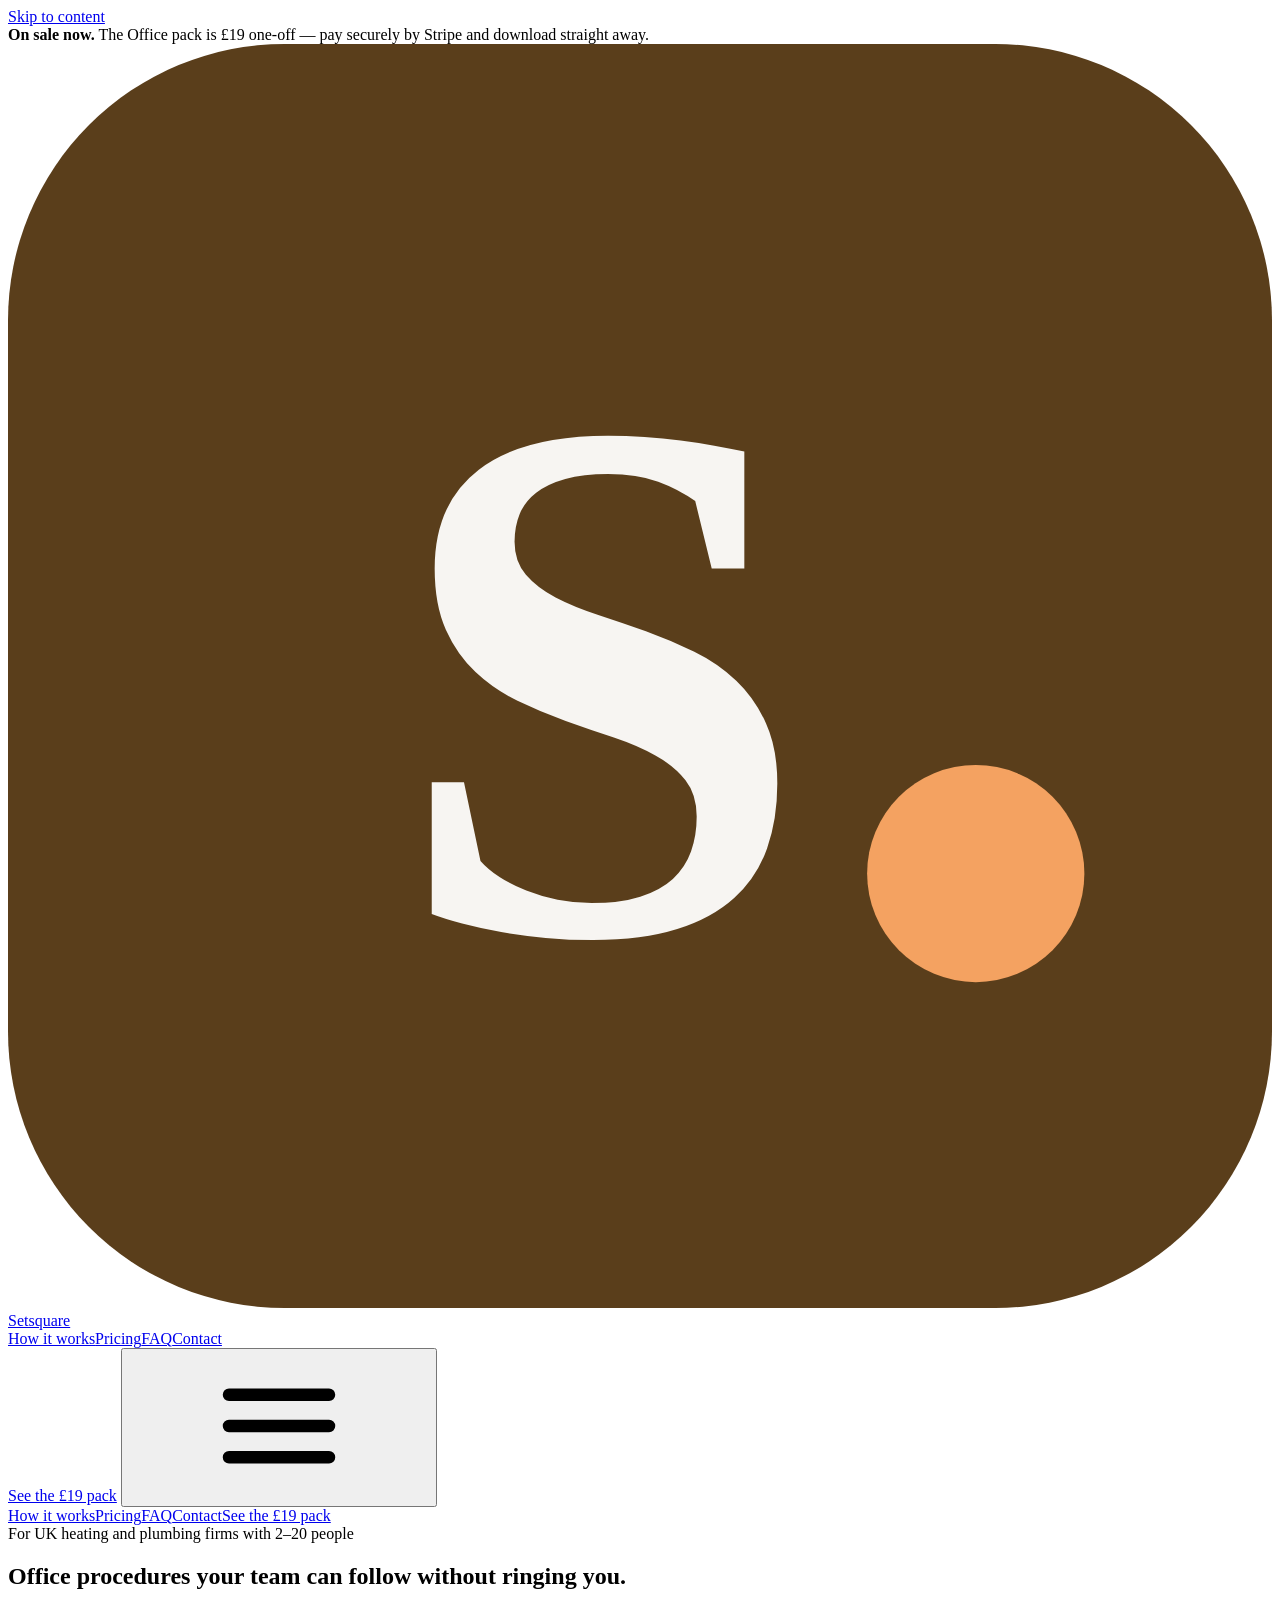
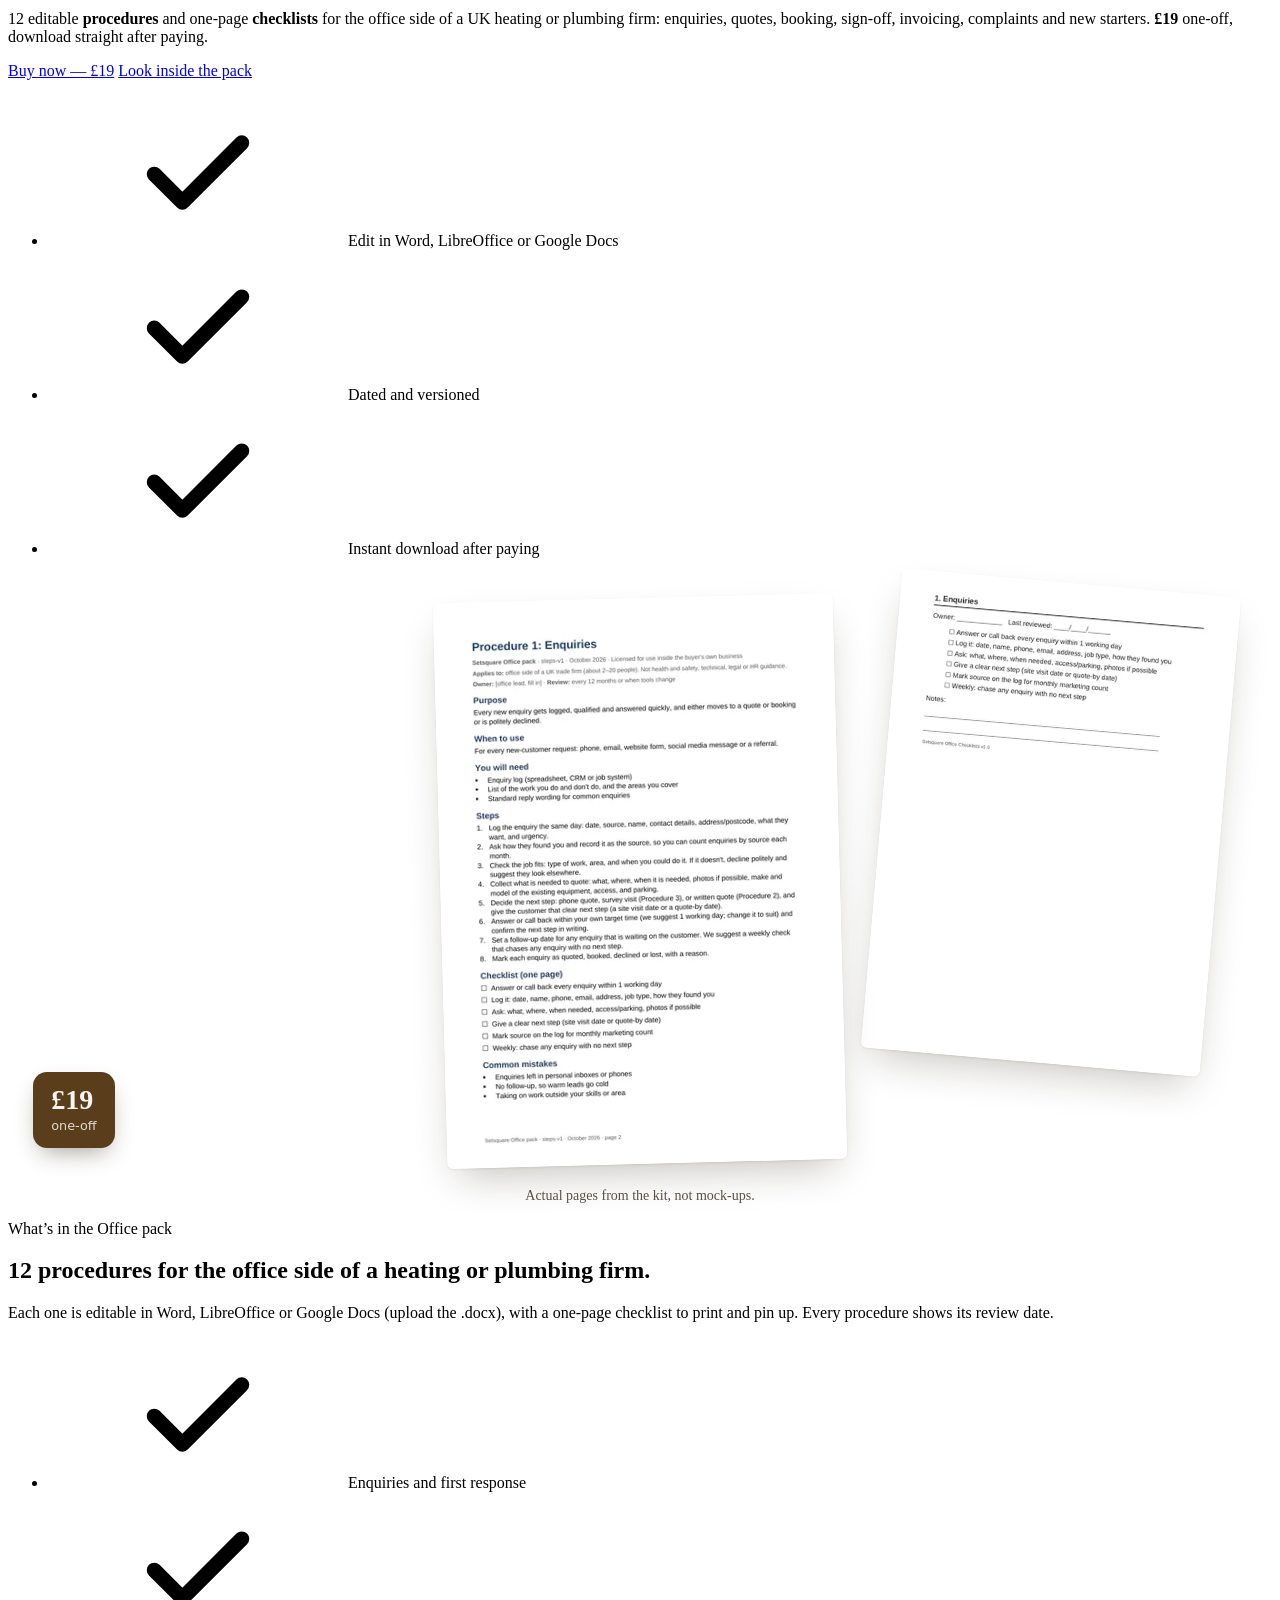
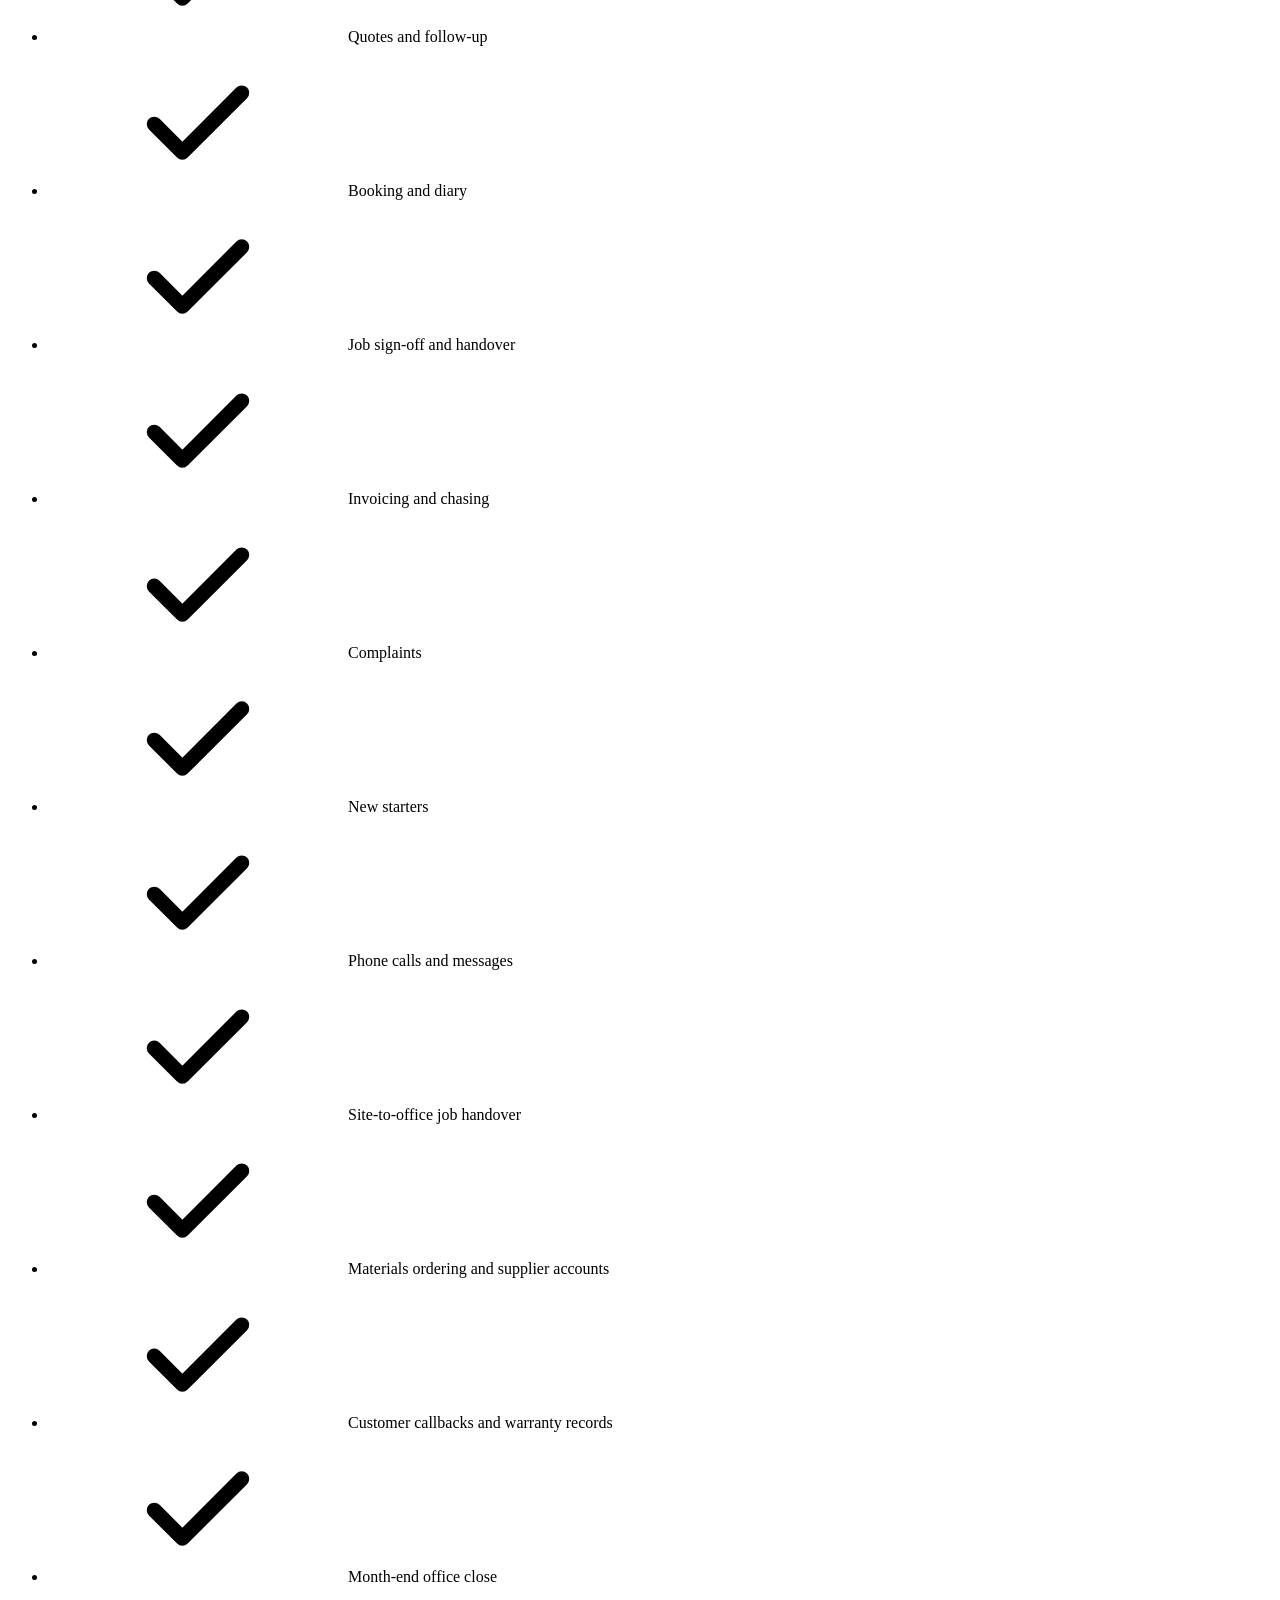
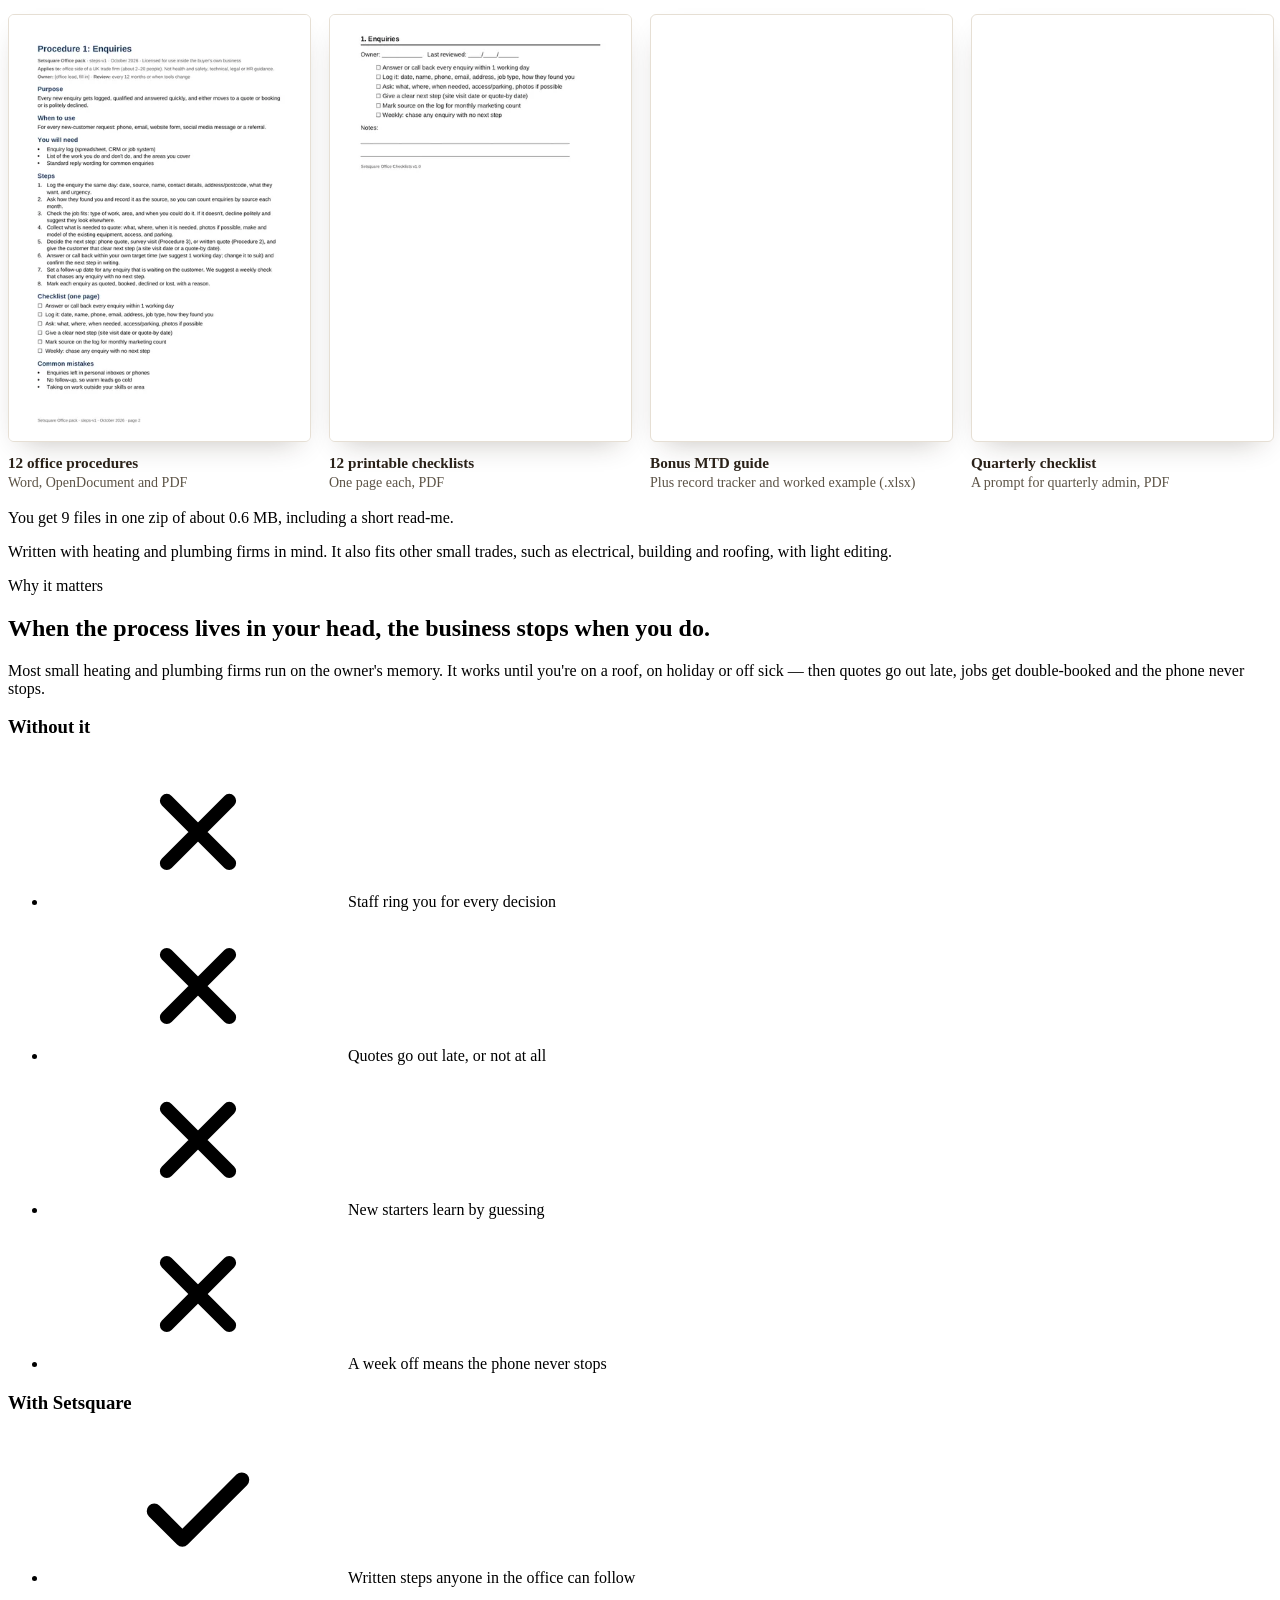
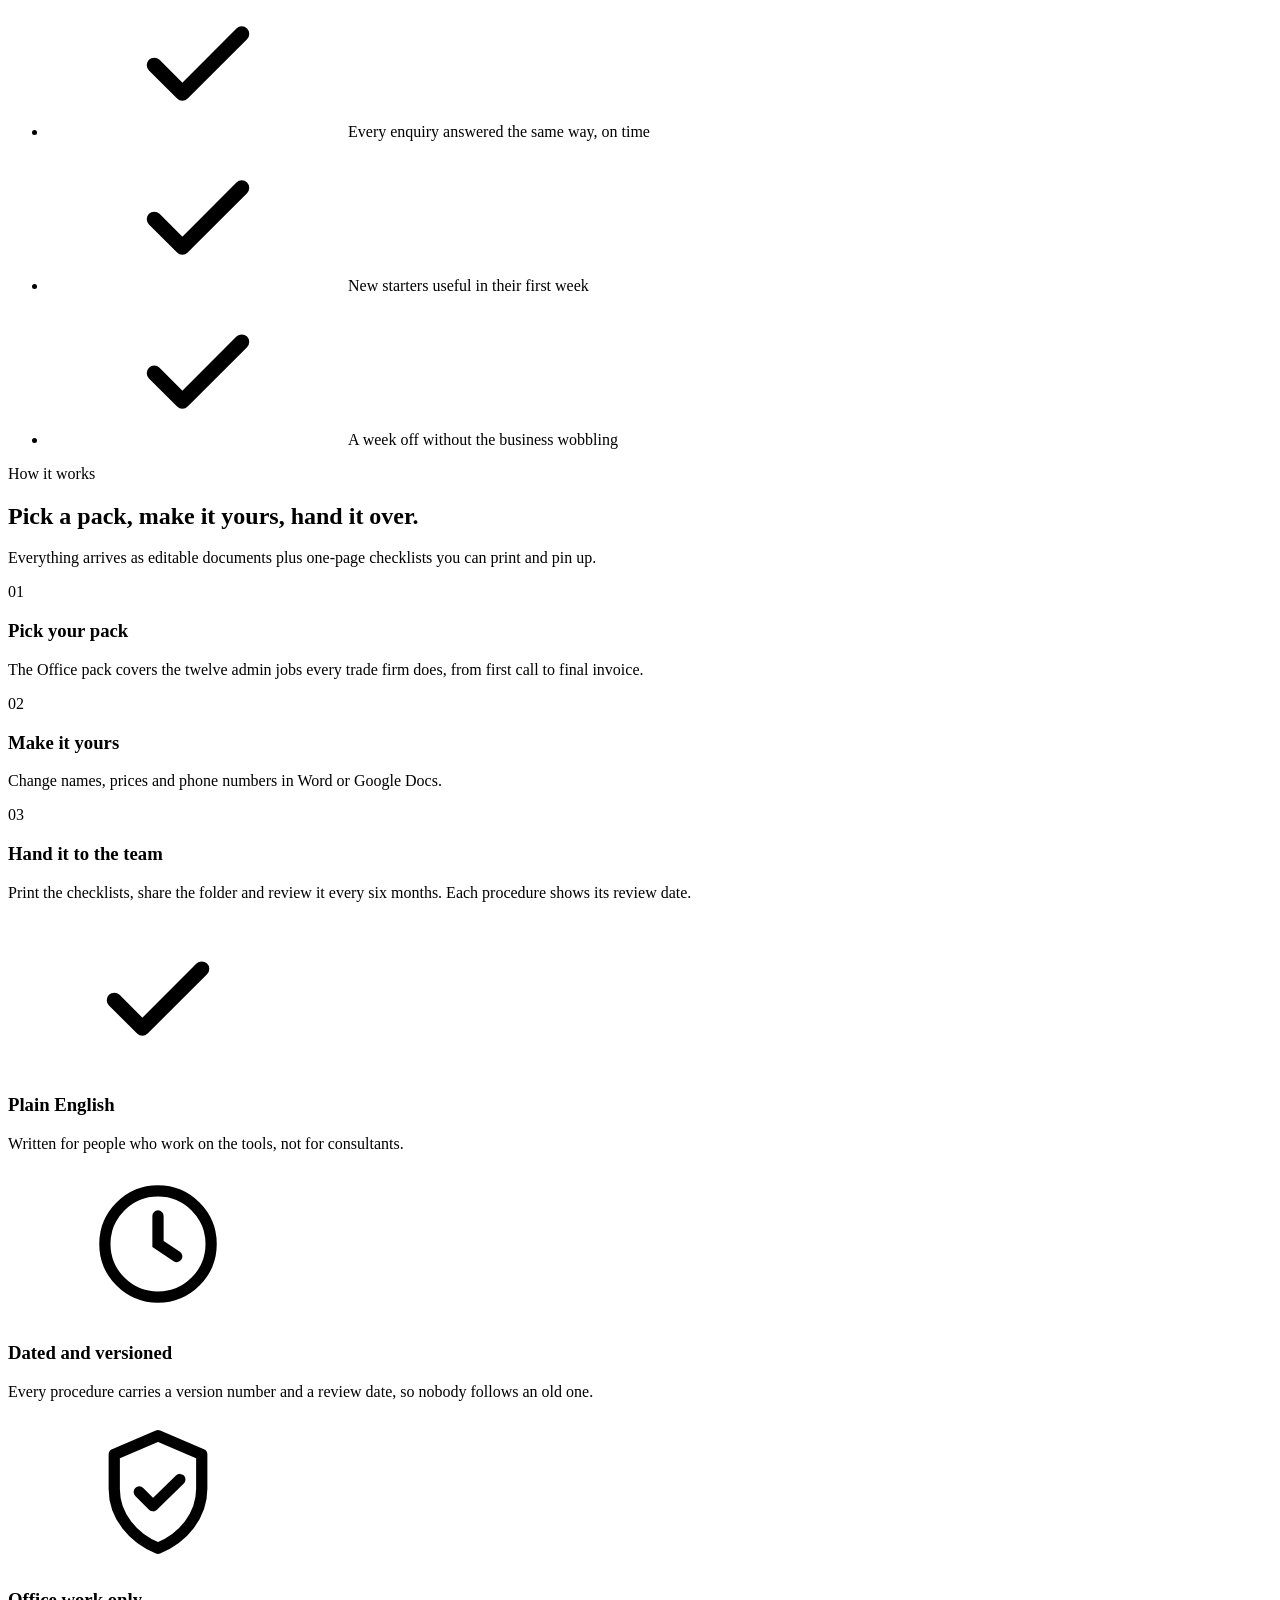
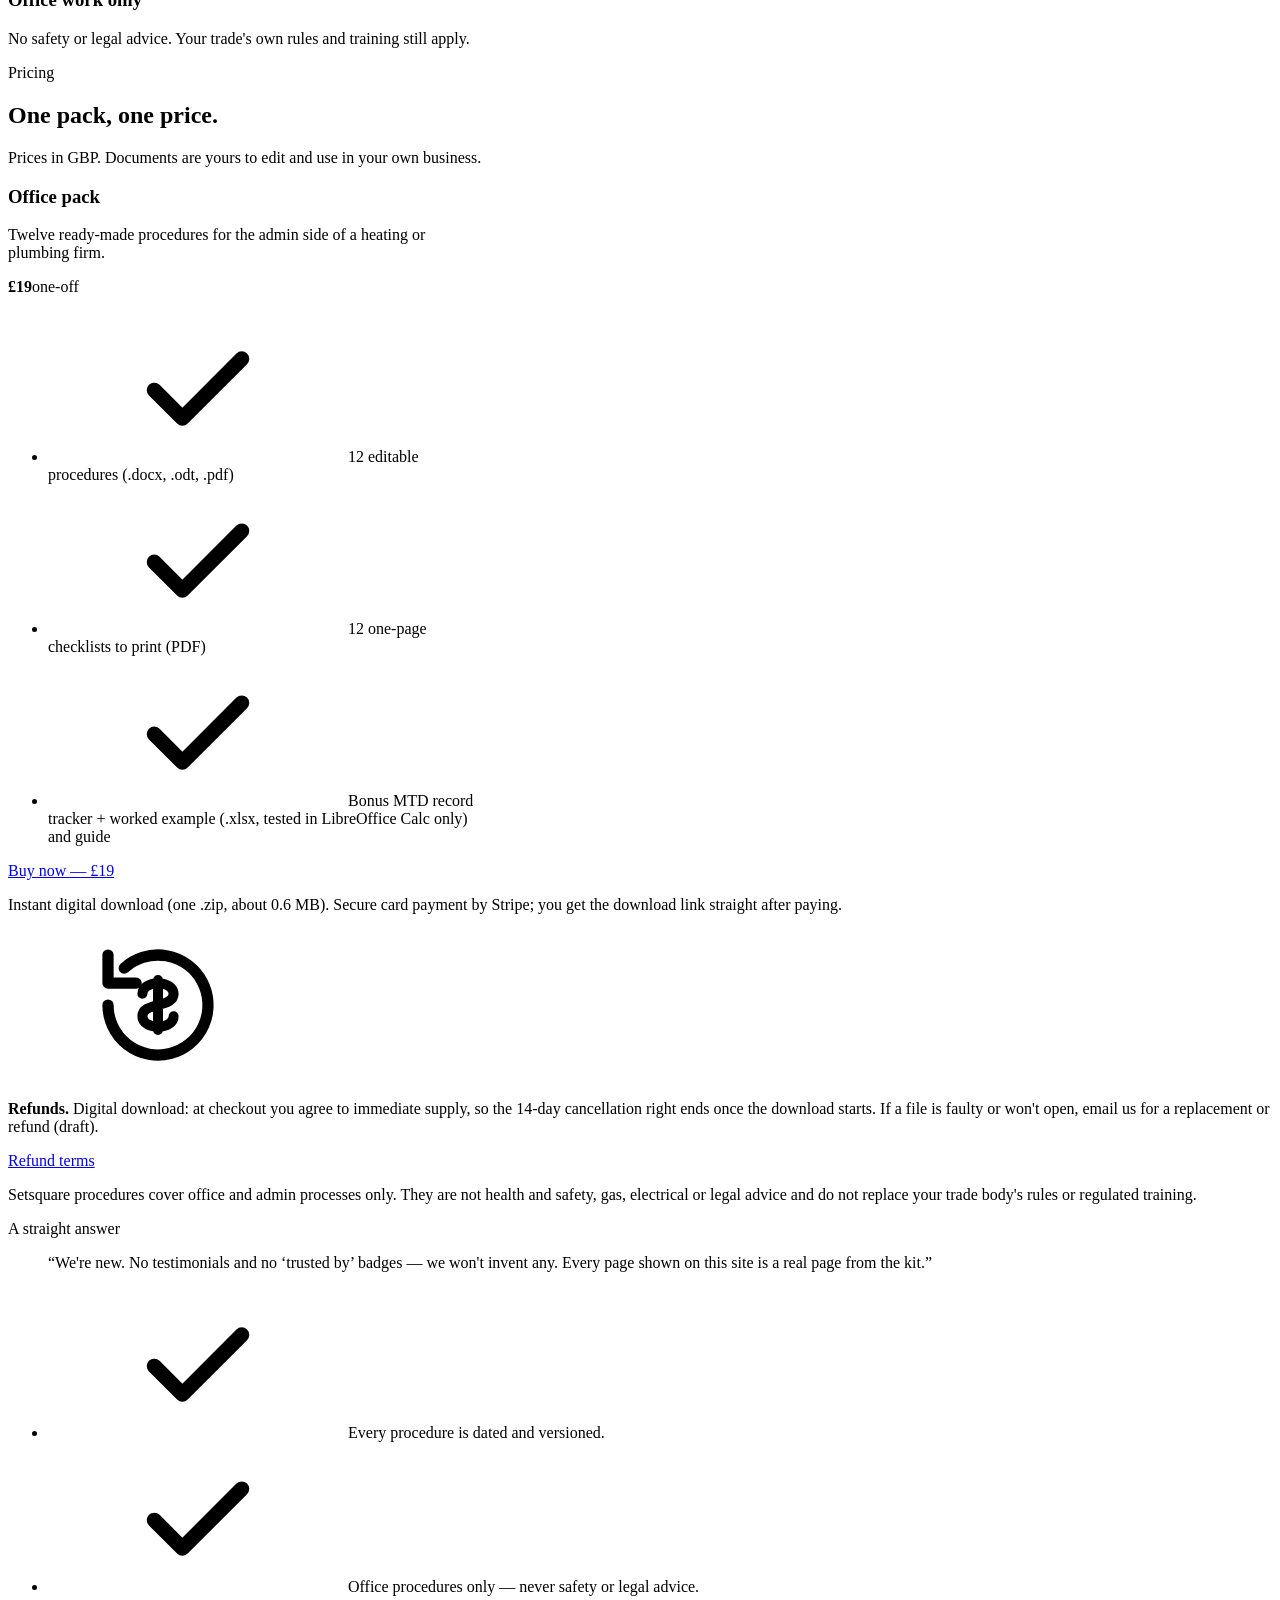
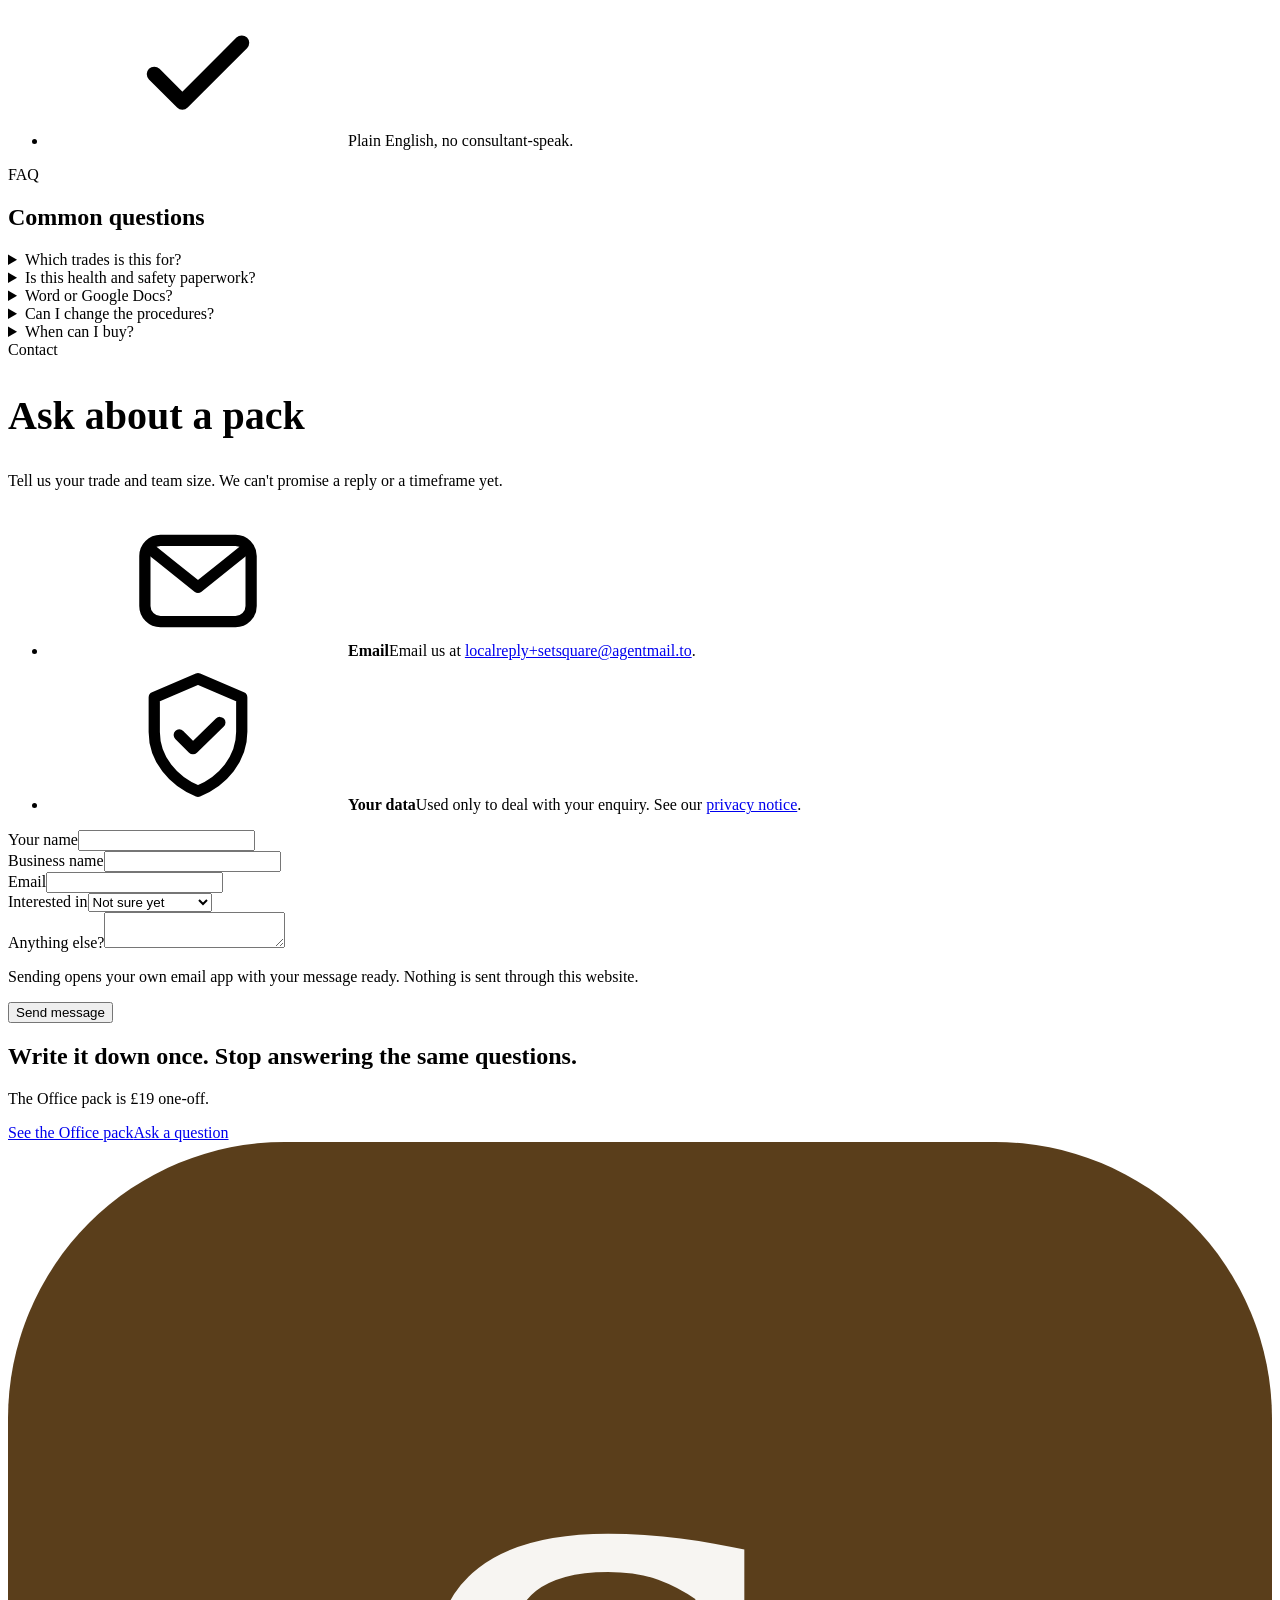
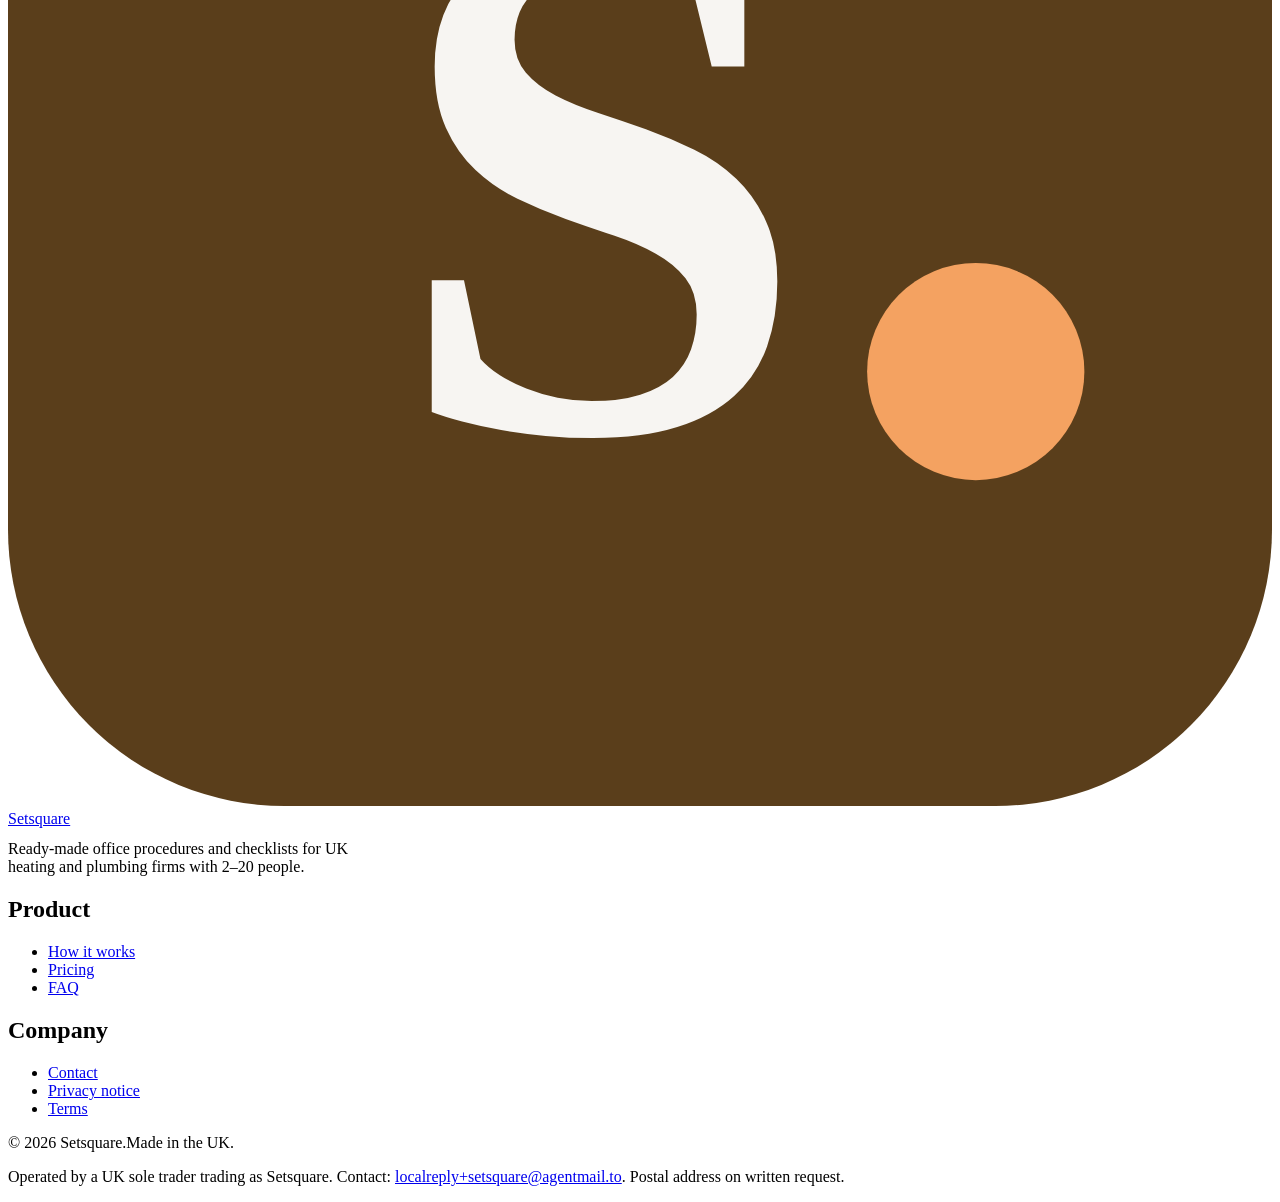
==== commit 48458e42: "Restore Buy (unauthorised pause reverted; Ev's 6 Nov on-sale GO stands); keep (draft) refund markers" ====
--- a/index.html
+++ b/index.html
@@ -52,7 +52,7 @@
   <symbol id="i-menu" viewBox="0 0 24 24"><path d="M4 7h16M4 12h16M4 17h16" stroke="currentColor" stroke-width="2" stroke-linecap="round"/></symbol>
 </svg>
 <a class="skip-link" href="#main">Skip to content</a>
-<div class="announce" role="region" aria-label="Site notice"><div class="container"><span class="dot" aria-hidden="true"></span><span><strong>Sales paused.</strong> The Office pack is £19 one-off when sales reopen. Email <a href="mailto:localreply+setsquare@agentmail.to?subject=Setsquare%20enquiry">localreply+setsquare@agentmail.to</a> with your enquiry — nothing is taken on this page right now.</span></div></div>
+<div class="announce" role="region" aria-label="Site notice"><div class="container"><span class="dot" aria-hidden="true"></span><span><strong>On sale now.</strong> The Office pack is £19 one-off — pay securely by Stripe and download straight away.</span></div></div>
 <header class="site-header">
   <div class="container">
     <a class="brand" href="./"><svg viewBox="0 0 64 64" aria-hidden="true"><rect width="64" height="64" rx="14" fill="#5A3E1B"/><text x="30" y="45" text-anchor="middle" font-family="Source Serif 4, Georgia, serif" font-weight="700" font-size="38" fill="#F7F5F2">S</text><circle cx="49" cy="42" r="5.5" fill="#F4A261"/></svg>Setsquare</a>
@@ -68,17 +68,17 @@
       <div>
         <span class="eyebrow">For UK heating and plumbing firms with 2–20 people</span>
         <h1>Office procedures your team can follow without ringing you.</h1>
-        <p class="lede">12 editable <strong>procedures</strong> and one-page <strong>checklists</strong> for the office side of a UK heating or plumbing firm: enquiries, quotes, booking, sign-off, invoicing, complaints and new starters. <strong>£19</strong> one-off when sales reopen.</p>
+        <p class="lede">12 editable <strong>procedures</strong> and one-page <strong>checklists</strong> for the office side of a UK heating or plumbing firm: enquiries, quotes, booking, sign-off, invoicing, complaints and new starters. <strong>£19</strong> one-off, download straight after paying.</p>
         <div class="btn-row">
-          <a class="btn btn--primary" href="mailto:localreply+setsquare@agentmail.to?subject=Setsquare%20enquiry" data-cta="hero-enquire">Email an enquiry</a>
+          <a class="btn btn--primary" href="https://buy.stripe.com/9B6bIUeYS62l5Nx8263oA05" data-cta="hero-buy" rel="noopener">Buy now — £19</a>
           <a class="text-link" href="#pack" data-cta="hero-secondary">Look inside the pack</a>
         </div>
-        <ul class="assurances"><li><svg aria-hidden="true"><use href="#i-check"/></svg>Edit in Word, LibreOffice or Google Docs</li><li><svg aria-hidden="true"><use href="#i-check"/></svg>Dated and versioned</li><li><svg aria-hidden="true"><use href="#i-check"/></svg>Email to enquire — sales paused</li></ul>
+        <ul class="assurances"><li><svg aria-hidden="true"><use href="#i-check"/></svg>Edit in Word, LibreOffice or Google Docs</li><li><svg aria-hidden="true"><use href="#i-check"/></svg>Dated and versioned</li><li><svg aria-hidden="true"><use href="#i-check"/></svg>Instant download after paying</li></ul>
       </div>
       <figure class="pagestack" aria-label="Real pages from the Setsquare Office pack">
         <img class="pagestack__back" src="assets/previews/checklists-420.webp" width="420" height="594" alt="" loading="eager" decoding="async">
         <img class="pagestack__front" src="assets/previews/procedures-720.webp" srcset="assets/previews/procedures-420.webp 420w, assets/previews/procedures-720.webp 720w" sizes="(max-width: 860px) 78vw, 400px" width="720" height="1018" alt="A real page from the Setsquare Office procedures: Procedure 1, Enquiries, with its purpose, steps and checklist." fetchpriority="high" decoding="async">
-        <!-- pagestack__price hidden while Buy paused -->
+        <span class="pagestack__price">£19<small>one-off</small></span>
         <figcaption class="pagestack__cap">Actual pages from the kit, not mock-ups.</figcaption>
       </figure>
     </div>
@@ -117,8 +117,8 @@
     <div class="container">
       <div class="section-head"><span class="eyebrow">Pricing</span><h2>One pack, one price.</h2><p>Prices in GBP. Documents are yours to edit and use in your own business.</p></div>
       <div class="pricing x-s9"><article class="tier"><h3>Office pack</h3><p class="tier__for">Twelve ready-made procedures for the admin side of a heating or plumbing firm.</p>
-          <p class="price"><b>£19</b><span>one-off</span></p><ul class="checks"><li><svg aria-hidden="true"><use href="#i-check"/></svg>12 editable procedures (.docx, .odt, .pdf)</li><li><svg aria-hidden="true"><use href="#i-check"/></svg>12 one-page checklists to print (PDF)</li><li><svg aria-hidden="true"><use href="#i-check"/></svg>Bonus MTD record tracker + worked example (.xlsx, tested in LibreOffice Calc only) and guide</li></ul><div class="cta-wrap"><a class="btn btn--primary btn--block" href="mailto:localreply+setsquare@agentmail.to?subject=Setsquare%20enquiry" data-cta="enquire" data-plan="office">Email an enquiry</a></div></article></div>
-      <p class="fineprint">One .zip, about 0.6 MB (572,840 bytes for the current kit build). When sales reopen, payment is by Stripe and the download link follows payment.</p>
+          <p class="price"><b>£19</b><span>one-off</span></p><ul class="checks"><li><svg aria-hidden="true"><use href="#i-check"/></svg>12 editable procedures (.docx, .odt, .pdf)</li><li><svg aria-hidden="true"><use href="#i-check"/></svg>12 one-page checklists to print (PDF)</li><li><svg aria-hidden="true"><use href="#i-check"/></svg>Bonus MTD record tracker + worked example (.xlsx, tested in LibreOffice Calc only) and guide</li></ul><div class="cta-wrap"><a class="btn btn--primary btn--block" href="https://buy.stripe.com/9B6bIUeYS62l5Nx8263oA05" data-cta="buy" data-plan="office" rel="noopener">Buy now — £19</a></div></article></div>
+      <p class="fineprint">Instant digital download (one .zip, about 0.6 MB). Secure card payment by Stripe; you get the download link straight after paying.</p>
       <div class="guarantee"><div class="icon"><svg aria-hidden="true"><use href="#i-refund"/></svg></div><p><strong>Refunds.</strong> Digital download: at checkout you agree to immediate supply, so the 14-day cancellation right ends once the download starts. If a file is faulty or won&#x27;t open, email us for a replacement or refund (draft).</p><a class="btn btn--ghost btn--sm" href="terms.html#refunds">Refund terms</a></div>
       <p class="fineprint">Setsquare procedures cover office and admin processes only. They are not health and safety, gas, electrical or legal advice and do not replace your trade body&#x27;s rules or regulated training.</p>
     </div>
@@ -127,7 +127,7 @@
     <div class="container"><div class="note-card"><div><span class="eyebrow">A straight answer</span><blockquote>“We&#x27;re new. No testimonials and no ‘trusted by’ badges — we won&#x27;t invent any. Every page shown on this site is a real page from the kit.”</blockquote></div><ul class="promise-list"><li><svg aria-hidden="true"><use href="#i-check"/></svg><span>Every procedure is dated and versioned.</span></li><li><svg aria-hidden="true"><use href="#i-check"/></svg><span>Office procedures only — never safety or legal advice.</span></li><li><svg aria-hidden="true"><use href="#i-check"/></svg><span>Plain English, no consultant-speak.</span></li></ul></div></div>
   </section>
   <section class="section section--tint" id="faq">
-    <div class="container"><div class="section-head"><span class="eyebrow">FAQ</span><h2>Common questions</h2></div><div class="faq"><details><summary>Which trades is this for?</summary><p>Heating and plumbing firms with 2–20 people first. Electrical, building, roofing, landscaping and similar firms run a similar office, so the procedures also fit with light editing.</p></details><details><summary>Is this health and safety paperwork?</summary><p>No. Setsquare covers office work — enquiries, quotes, booking, sign-off, invoicing, complaints and new starters. Safety procedures, risk assessments and trade regulations are separate and stay your responsibility.</p></details><details><summary>Word or Google Docs?</summary><p>You get .docx files that open in Word or Google Docs (there is no separate native Google Docs file), plus .odt and .pdf copies and printable one-page checklists.</p></details><details><summary>Can I change the procedures?</summary><p>Yes — they&#x27;re yours to edit and use in your own business. Please don&#x27;t resell or share them outside your firm.</p></details><details><summary>When can I buy?</summary><p>Sales are paused. Email localreply+setsquare@agentmail.to with your enquiry. When sales reopen, the pack is £19 one-off via Stripe.</p></details></div></div>
+    <div class="container"><div class="section-head"><span class="eyebrow">FAQ</span><h2>Common questions</h2></div><div class="faq"><details><summary>Which trades is this for?</summary><p>Heating and plumbing firms with 2–20 people first. Electrical, building, roofing, landscaping and similar firms run a similar office, so the procedures also fit with light editing.</p></details><details><summary>Is this health and safety paperwork?</summary><p>No. Setsquare covers office work — enquiries, quotes, booking, sign-off, invoicing, complaints and new starters. Safety procedures, risk assessments and trade regulations are separate and stay your responsibility.</p></details><details><summary>Word or Google Docs?</summary><p>You get the procedures as .docx (Word), .odt (LibreOffice) and PDF. To use Google Docs, upload the .docx file. The checklists are printable PDFs.</p></details><details><summary>Can I change the procedures?</summary><p>Yes — they&#x27;re yours to edit and use in your own business. Please don&#x27;t resell or share them outside your firm.</p></details><details><summary>When can I buy?</summary><p>Now. Click “Buy now — £19”, pay by card through Stripe, and you go straight to the download page. Questions first? Email localreply+setsquare@agentmail.to.</p></details></div></div>
   </section>
 <section class="section" id="contact">
     <div class="container contact-grid">
--- a/assets/site.css
+++ b/assets/site.css
@@ -26,11 +26,3 @@
 .gallery figcaption b{display:block;color:#2a2118;font-size:.95rem}
 @media (max-width:860px){.gallery{grid-template-columns:repeat(2,1fr);gap:16px}.pagestack{min-height:0;margin-top:12px}}
 @media (prefers-reduced-motion:reduce){.gallery img{transition:none}.gallery figure:hover img{transform:none}}
-
-/* prep-d09: Buy paused — hide price badge; no covering footer/cookie */
-.pagestack__price{display:none !important}
-
-/* prep-d09 visual harden */
-.hero::before{content:none!important;display:none!important;background:none!important}
-.announce .dot,.dot{box-shadow:none!important;animation:none!important;filter:none!important}
-.pagestack__price{display:none!important}
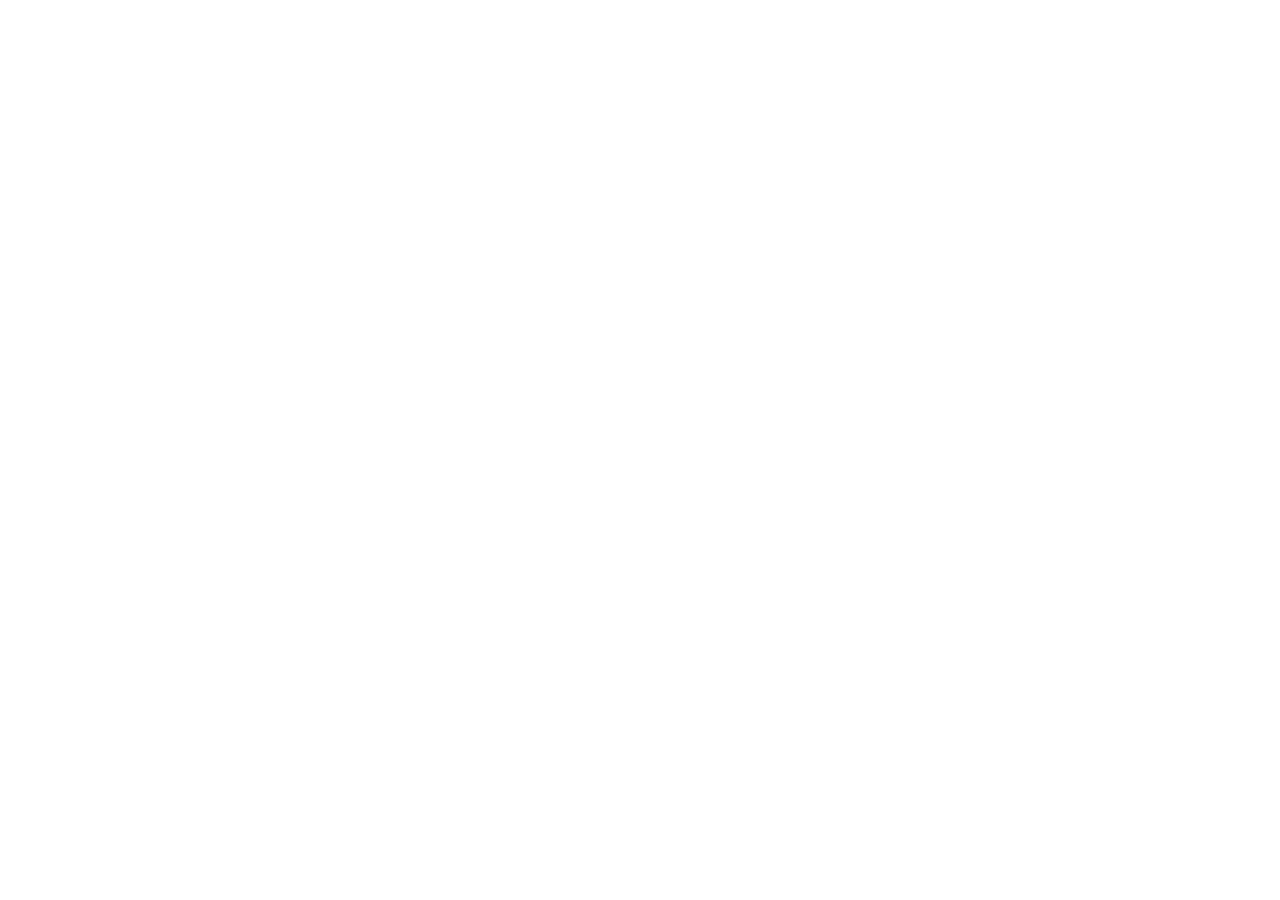
==== commit 5c52791f: "Redirect to Cloudflare Pages host" ====
--- a/index.html
+++ b/index.html
@@ -1,174 +1 @@
-<!doctype html>
-<html lang="en-GB">
-<head>
-  <meta charset="utf-8">
-  <meta name="viewport" content="width=device-width, initial-scale=1">
-  <meta http-equiv="Content-Security-Policy" content="default-src 'self'; img-src 'self' data: https://localreplyloop.goatcounter.com; style-src 'self'; script-src 'self'; font-src 'self'; connect-src 'self'; form-action 'self'; base-uri 'self'; object-src 'none'">
-  <meta name="referrer" content="strict-origin-when-cross-origin">
-  <title>Setsquare — office procedures for heating and plumbing firms</title>
-  <meta name="description" content="The £19 Office pack: 12 editable office procedures and checklists for UK heating and plumbing firms — enquiries, quotes, booking, invoicing and more.">
-  <meta name="theme-color" content="#5A3E1B">
-  <meta property="og:type" content="website">
-  <meta property="og:title" content="Setsquare — office procedures for heating and plumbing firms">
-  <meta property="og:description" content="The £19 Office pack: 12 editable office procedures and checklists for UK heating and plumbing firms — enquiries, quotes, booking, invoicing and more.">
-  <meta property="og:image" content="https://evanturner557-del.github.io/setsquare/assets/og.png">
-  <meta property="og:image:width" content="1200">
-  <meta property="og:image:height" content="630">
-  <meta property="og:image:alt" content="Setsquare logo with the headline: Office procedures your team can follow without ringing you.">
-  <meta property="og:site_name" content="Setsquare">
-  <meta property="og:locale" content="en_GB">
-  <meta property="og:url" content="https://evanturner557-del.github.io/setsquare/">
-  <meta name="twitter:card" content="summary_large_image">
-  <meta name="twitter:title" content="Setsquare — office procedures for heating and plumbing firms">
-  <meta name="twitter:description" content="The £19 Office pack: 12 editable office procedures and checklists for UK heating and plumbing firms — enquiries, quotes, booking, invoicing and more.">
-  <meta name="twitter:image" content="https://evanturner557-del.github.io/setsquare/assets/og.png">
-  <meta name="twitter:image:alt" content="Setsquare logo with the headline: Office procedures your team can follow without ringing you.">
-  <link rel="canonical" href="https://evanturner557-del.github.io/setsquare/">
-  <link rel="icon" href="assets/favicon.svg" type="image/svg+xml">
-  <link rel="preload" href="_shared/fonts/source-serif-4-latin-700-normal.woff2" as="font" type="font/woff2" crossorigin>
-  <link rel="preload" href="_shared/fonts/ibm-plex-sans-latin-400-normal.woff2" as="font" type="font/woff2" crossorigin>
-  <link rel="stylesheet" href="_shared/kit.css">
-  <link rel="stylesheet" href="assets/site.css">
-  <script src="assets/config.js"></script>
-  <script src="assets/analytics.js" defer></script>
-  <script src="_shared/kit.js" defer></script>
-  <script type="application/ld+json">{"@context": "https://schema.org", "@type": "Organization", "name": "Setsquare", "url": "https://evanturner557-del.github.io/setsquare/", "logo": "https://evanturner557-del.github.io/setsquare/assets/favicon.svg", "description": "The £19 Office pack: 12 editable office procedures and checklists for UK heating and plumbing firms — enquiries, quotes, booking, invoicing and more."}</script>
-</head>
-<body>
-<svg width="0" height="0" aria-hidden="true" focusable="false" class="x-s5">
-  <symbol id="i-check" viewBox="0 0 24 24"><path d="m5 12.5 4.5 4.5L19 7.5" fill="none" stroke="currentColor" stroke-width="2.4" stroke-linecap="round" stroke-linejoin="round"/></symbol>
-  <symbol id="i-x" viewBox="0 0 24 24"><path d="M7 7l10 10M17 7 7 17" fill="none" stroke="currentColor" stroke-width="2.2" stroke-linecap="round"/></symbol>
-  <symbol id="i-star" viewBox="0 0 24 24"><path d="m12 2.8 2.8 5.9 6.4.8-4.7 4.4 1.2 6.4L12 17.2l-5.7 3.1 1.2-6.4-4.7-4.4 6.4-.8z" fill="currentColor"/></symbol>
-  <symbol id="i-chat" viewBox="0 0 24 24"><path d="M4 6.5A2.5 2.5 0 0 1 6.5 4h11A2.5 2.5 0 0 1 20 6.5v7a2.5 2.5 0 0 1-2.5 2.5H11l-4.5 4v-4A2.5 2.5 0 0 1 4 13.5z" fill="none" stroke="currentColor" stroke-width="1.8" stroke-linejoin="round"/></symbol>
-  <symbol id="i-shield" viewBox="0 0 24 24"><path d="M12 3 5 6v5.5c0 4.3 3 7.9 7 9.5 4-1.6 7-5.2 7-9.5V6z" fill="none" stroke="currentColor" stroke-width="1.8" stroke-linejoin="round"/><path d="m9 12 2.2 2.2L15.5 10" fill="none" stroke="currentColor" stroke-width="1.8" stroke-linecap="round" stroke-linejoin="round"/></symbol>
-  <symbol id="i-pin" viewBox="0 0 24 24"><path d="M12 21s-6.5-5.6-6.5-11a6.5 6.5 0 0 1 13 0c0 5.4-6.5 11-6.5 11z" fill="none" stroke="currentColor" stroke-width="1.8"/><circle cx="12" cy="10" r="2.3" fill="none" stroke="currentColor" stroke-width="1.8"/></symbol>
-  <symbol id="i-pulse" viewBox="0 0 24 24"><path d="M3 12h4l2.5-6 5 12 2.5-6h4" fill="none" stroke="currentColor" stroke-width="1.8" stroke-linecap="round" stroke-linejoin="round"/></symbol>
-  <symbol id="i-user" viewBox="0 0 24 24"><circle cx="12" cy="8.5" r="3.5" fill="none" stroke="currentColor" stroke-width="1.8"/><path d="M5 20c.8-3.6 3.6-5.5 7-5.5s6.2 1.9 7 5.5" fill="none" stroke="currentColor" stroke-width="1.8" stroke-linecap="round"/></symbol>
-  <symbol id="i-cross" viewBox="0 0 24 24"><rect x="4" y="4" width="16" height="16" rx="4" fill="none" stroke="currentColor" stroke-width="1.8"/><path d="M12 8.5v7M8.5 12h7" stroke="currentColor" stroke-width="1.8" stroke-linecap="round"/></symbol>
-  <symbol id="i-mail" viewBox="0 0 24 24"><rect x="3.5" y="5.5" width="17" height="13" rx="2.5" fill="none" stroke="currentColor" stroke-width="1.8"/><path d="m4.5 7 7.5 6 7.5-6" fill="none" stroke="currentColor" stroke-width="1.8" stroke-linejoin="round"/></symbol>
-  <symbol id="i-clock" viewBox="0 0 24 24"><circle cx="12" cy="12" r="8.5" fill="none" stroke="currentColor" stroke-width="1.8"/><path d="M12 7.5V12l3 2" fill="none" stroke="currentColor" stroke-width="1.8" stroke-linecap="round"/></symbol>
-  <symbol id="i-info" viewBox="0 0 24 24"><circle cx="12" cy="12" r="9" fill="none" stroke="currentColor" stroke-width="2"/><path d="M12 11v5.5M12 7.6v.1" stroke="currentColor" stroke-width="2.2" stroke-linecap="round"/></symbol>
-  <symbol id="i-refund" viewBox="0 0 24 24"><path d="M4 12a8 8 0 1 0 2.6-5.9M4 4v4.5h4.5" fill="none" stroke="currentColor" stroke-width="1.8" stroke-linecap="round" stroke-linejoin="round"/><path d="M12 8v8M9.5 10.2c0-1 1.1-1.7 2.5-1.7s2.5.7 2.5 1.7c0 2.3-5 1.3-5 3.6 0 1 1.1 1.7 2.5 1.7s2.5-.7 2.5-1.7" fill="none" stroke="currentColor" stroke-width="1.6" stroke-linecap="round"/></symbol>
-  <symbol id="i-menu" viewBox="0 0 24 24"><path d="M4 7h16M4 12h16M4 17h16" stroke="currentColor" stroke-width="2" stroke-linecap="round"/></symbol>
-</svg>
-<a class="skip-link" href="#main">Skip to content</a>
-<div class="announce" role="region" aria-label="Site notice"><div class="container"><span class="dot" aria-hidden="true"></span><span><strong>On sale now.</strong> The Office pack is £19 one-off — pay securely by Stripe and download straight away.</span></div></div>
-<header class="site-header">
-  <div class="container">
-    <a class="brand" href="./"><svg viewBox="0 0 64 64" aria-hidden="true"><rect width="64" height="64" rx="14" fill="#5A3E1B"/><text x="30" y="45" text-anchor="middle" font-family="Source Serif 4, Georgia, serif" font-weight="700" font-size="38" fill="#F7F5F2">S</text><circle cx="49" cy="42" r="5.5" fill="#F4A261"/></svg>Setsquare</a>
-    <nav class="nav" aria-label="Primary"><a href="#how">How it works</a><a href="#pricing">Pricing</a><a href="#faq">FAQ</a><a href="#contact">Contact</a></nav>
-    <a class="header-cta header-link" href="#pricing" data-cta="header">See the £19 pack</a>
-    <button class="nav-toggle" type="button" aria-controls="mobile-nav" aria-expanded="false" aria-label="Open menu"><svg aria-hidden="true"><use href="#i-menu"/></svg></button>
-  </div>
-  <nav class="mobile-nav" id="mobile-nav" aria-label="Mobile"><a href="#how">How it works</a><a href="#pricing">Pricing</a><a href="#faq">FAQ</a><a href="#contact">Contact</a><a href="#pricing" data-cta="mobile-nav">See the £19 pack</a></nav>
-</header>
-<main id="main">
-  <section class="hero">
-    <div class="container hero__grid">
-      <div>
-        <span class="eyebrow">For UK heating and plumbing firms with 2–20 people</span>
-        <h1>Office procedures your team can follow without ringing you.</h1>
-        <p class="lede">12 editable <strong>procedures</strong> and one-page <strong>checklists</strong> for the office side of a UK heating or plumbing firm: enquiries, quotes, booking, sign-off, invoicing, complaints and new starters. <strong>£19</strong> one-off, download straight after paying.</p>
-        <div class="btn-row">
-          <a class="btn btn--primary" href="https://buy.stripe.com/9B6bIUeYS62l5Nx8263oA05" data-cta="hero-buy" rel="noopener">Buy now — £19</a>
-          <a class="text-link" href="#pack" data-cta="hero-secondary">Look inside the pack</a>
-        </div>
-        <ul class="assurances"><li><svg aria-hidden="true"><use href="#i-check"/></svg>Edit in Word, LibreOffice or Google Docs</li><li><svg aria-hidden="true"><use href="#i-check"/></svg>Dated and versioned</li><li><svg aria-hidden="true"><use href="#i-check"/></svg>Instant download after paying</li></ul>
-      </div>
-      <figure class="pagestack" aria-label="Real pages from the Setsquare Office pack">
-        <img class="pagestack__back" src="assets/previews/checklists-420.webp" width="420" height="594" alt="" loading="eager" decoding="async">
-        <img class="pagestack__front" src="assets/previews/procedures-720.webp" srcset="assets/previews/procedures-420.webp 420w, assets/previews/procedures-720.webp 720w" sizes="(max-width: 860px) 78vw, 400px" width="720" height="1018" alt="A real page from the Setsquare Office procedures: Procedure 1, Enquiries, with its purpose, steps and checklist." fetchpriority="high" decoding="async">
-        <span class="pagestack__price">£19<small>one-off</small></span>
-        <figcaption class="pagestack__cap">Actual pages from the kit, not mock-ups.</figcaption>
-      </figure>
-    </div>
-  </section>
-  <section class="section" id="pack">
-    <div class="container">
-      <div class="section-head"><span class="eyebrow">What’s in the Office pack</span><h2>12 procedures for the office side of a heating or plumbing firm.</h2><p>Each one is editable in Word, LibreOffice or Google Docs (upload the .docx), with a one-page checklist to print and pin up. Every procedure shows its review date.</p></div>
-      <div class="card"><ul class="checks x-s6"><li><svg aria-hidden="true"><use href="#i-check"/></svg>Enquiries and first response</li><li><svg aria-hidden="true"><use href="#i-check"/></svg>Quotes and follow-up</li><li><svg aria-hidden="true"><use href="#i-check"/></svg>Booking and diary</li><li><svg aria-hidden="true"><use href="#i-check"/></svg>Job sign-off and handover</li><li><svg aria-hidden="true"><use href="#i-check"/></svg>Invoicing and chasing</li><li><svg aria-hidden="true"><use href="#i-check"/></svg>Complaints</li><li><svg aria-hidden="true"><use href="#i-check"/></svg>New starters</li><li><svg aria-hidden="true"><use href="#i-check"/></svg>Phone calls and messages</li><li><svg aria-hidden="true"><use href="#i-check"/></svg>Site-to-office job handover</li><li><svg aria-hidden="true"><use href="#i-check"/></svg>Materials ordering and supplier accounts</li><li><svg aria-hidden="true"><use href="#i-check"/></svg>Customer callbacks and warranty records</li><li><svg aria-hidden="true"><use href="#i-check"/></svg>Month-end office close</li></ul></div>
-      <div class="gallery" aria-label="Look inside the pack">
-        <figure><img src="assets/previews/procedures-420.webp" width="420" height="594" loading="lazy" decoding="async" alt="Office procedures, page 2: the enquiries procedure with numbered steps."><figcaption><b>12 office procedures</b>Word, OpenDocument and PDF</figcaption></figure>
-        <figure><img src="assets/previews/checklists-420.webp" width="420" height="594" loading="lazy" decoding="async" alt="Office checklists: a one-page printable checklist with tick boxes."><figcaption><b>12 printable checklists</b>One page each, PDF</figcaption></figure>
-        <figure><img src="assets/previews/mtd-guide-420.webp" width="420" height="594" loading="lazy" decoding="async" alt="Cover of the Setsquare MTD record-keeping guide."><figcaption><b>Bonus MTD guide</b>Plus record tracker and worked example (.xlsx)</figcaption></figure>
-        <figure><img src="assets/previews/quarterly-420.webp" width="420" height="594" loading="lazy" decoding="async" alt="Quarterly update checklist for the 2026 to 2027 tax year."><figcaption><b>Quarterly checklist</b>A prompt for quarterly admin, PDF</figcaption></figure>
-      </div>
-      <p class="fineprint">You get 9 files in one zip of about 0.6 MB, including a short read-me.</p>
-      <p class="fineprint">Written with heating and plumbing firms in mind. It also fits other small trades, such as electrical, building and roofing, with light editing.</p>
-    </div>
-  </section>
-  <section class="section section--tint" id="why">
-    <div class="container">
-      <div class="section-head"><span class="eyebrow">Why it matters</span><h2>When the process lives in your head, the business stops when you do.</h2><p>Most small heating and plumbing firms run on the owner&#x27;s memory. It works until you&#x27;re on a roof, on holiday or off sick — then quotes go out late, jobs get double-booked and the phone never stops.</p></div>
-      <div class="contrast">
-        <div class="card card--before"><h3>Without it</h3><ul><li><svg class="x" aria-hidden="true"><use href="#i-x"/></svg>Staff ring you for every decision</li><li><svg class="x" aria-hidden="true"><use href="#i-x"/></svg>Quotes go out late, or not at all</li><li><svg class="x" aria-hidden="true"><use href="#i-x"/></svg>New starters learn by guessing</li><li><svg class="x" aria-hidden="true"><use href="#i-x"/></svg>A week off means the phone never stops</li></ul></div>
-        <div class="card"><h3>With Setsquare</h3><ul><li><svg class="ok" aria-hidden="true"><use href="#i-check"/></svg>Written steps anyone in the office can follow</li><li><svg class="ok" aria-hidden="true"><use href="#i-check"/></svg>Every enquiry answered the same way, on time</li><li><svg class="ok" aria-hidden="true"><use href="#i-check"/></svg>New starters useful in their first week</li><li><svg class="ok" aria-hidden="true"><use href="#i-check"/></svg>A week off without the business wobbling</li></ul></div>
-      </div>
-    </div>
-  </section>
-  <section class="section" id="how">
-    <div class="container">
-      <div class="section-head"><span class="eyebrow">How it works</span><h2>Pick a pack, make it yours, hand it over.</h2><p>Everything arrives as editable documents plus one-page checklists you can print and pin up.</p></div>
-      <div class="steps"><div class="step"><span class="step__n">01</span><h3>Pick your pack</h3><p>The Office pack covers the twelve admin jobs every trade firm does, from first call to final invoice.</p></div><div class="step"><span class="step__n">02</span><h3>Make it yours</h3><p>Change names, prices and phone numbers in Word or Google Docs.</p></div><div class="step"><span class="step__n">03</span><h3>Hand it to the team</h3><p>Print the checklists, share the folder and review it every six months. Each procedure shows its review date.</p></div></div>
-      <div class="grid grid--3 x-s8"><div class="card"><div class="icon"><svg aria-hidden="true"><use href="#i-check"/></svg></div><h3>Plain English</h3><p>Written for people who work on the tools, not for consultants.</p></div><div class="card"><div class="icon"><svg aria-hidden="true"><use href="#i-clock"/></svg></div><h3>Dated and versioned</h3><p>Every procedure carries a version number and a review date, so nobody follows an old one.</p></div><div class="card"><div class="icon"><svg aria-hidden="true"><use href="#i-shield"/></svg></div><h3>Office work only</h3><p>No safety or legal advice. Your trade&#x27;s own rules and training still apply.</p></div></div>
-    </div>
-  </section>
-  <section class="section section--tint" id="pricing">
-    <div class="container">
-      <div class="section-head"><span class="eyebrow">Pricing</span><h2>One pack, one price.</h2><p>Prices in GBP. Documents are yours to edit and use in your own business.</p></div>
-      <div class="pricing x-s9"><article class="tier"><h3>Office pack</h3><p class="tier__for">Twelve ready-made procedures for the admin side of a heating or plumbing firm.</p>
-          <p class="price"><b>£19</b><span>one-off</span></p><ul class="checks"><li><svg aria-hidden="true"><use href="#i-check"/></svg>12 editable procedures (.docx, .odt, .pdf)</li><li><svg aria-hidden="true"><use href="#i-check"/></svg>12 one-page checklists to print (PDF)</li><li><svg aria-hidden="true"><use href="#i-check"/></svg>Bonus MTD record tracker + worked example (.xlsx, tested in LibreOffice Calc only) and guide</li></ul><div class="cta-wrap"><a class="btn btn--primary btn--block" href="https://buy.stripe.com/9B6bIUeYS62l5Nx8263oA05" data-cta="buy" data-plan="office" rel="noopener">Buy now — £19</a></div></article></div>
-      <p class="fineprint">Instant digital download (one .zip, about 0.6 MB). Secure card payment by Stripe; you get the download link straight after paying.</p>
-      <div class="guarantee"><div class="icon"><svg aria-hidden="true"><use href="#i-refund"/></svg></div><p><strong>Refunds.</strong> Digital download: at checkout you agree to immediate supply, so the 14-day cancellation right ends once the download starts. If a file is faulty or won&#x27;t open, email us for a replacement or refund (draft).</p><a class="btn btn--ghost btn--sm" href="terms.html#refunds">Refund terms</a></div>
-      <p class="fineprint">Setsquare procedures cover office and admin processes only. They are not health and safety, gas, electrical or legal advice and do not replace your trade body&#x27;s rules or regulated training.</p>
-    </div>
-  </section>
-  <section class="section" id="honest">
-    <div class="container"><div class="note-card"><div><span class="eyebrow">A straight answer</span><blockquote>“We&#x27;re new. No testimonials and no ‘trusted by’ badges — we won&#x27;t invent any. Every page shown on this site is a real page from the kit.”</blockquote></div><ul class="promise-list"><li><svg aria-hidden="true"><use href="#i-check"/></svg><span>Every procedure is dated and versioned.</span></li><li><svg aria-hidden="true"><use href="#i-check"/></svg><span>Office procedures only — never safety or legal advice.</span></li><li><svg aria-hidden="true"><use href="#i-check"/></svg><span>Plain English, no consultant-speak.</span></li></ul></div></div>
-  </section>
-  <section class="section section--tint" id="faq">
-    <div class="container"><div class="section-head"><span class="eyebrow">FAQ</span><h2>Common questions</h2></div><div class="faq"><details><summary>Which trades is this for?</summary><p>Heating and plumbing firms with 2–20 people first. Electrical, building, roofing, landscaping and similar firms run a similar office, so the procedures also fit with light editing.</p></details><details><summary>Is this health and safety paperwork?</summary><p>No. Setsquare covers office work — enquiries, quotes, booking, sign-off, invoicing, complaints and new starters. Safety procedures, risk assessments and trade regulations are separate and stay your responsibility.</p></details><details><summary>Word or Google Docs?</summary><p>You get the procedures as .docx (Word), .odt (LibreOffice) and PDF. To use Google Docs, upload the .docx file. The checklists are printable PDFs.</p></details><details><summary>Can I change the procedures?</summary><p>Yes — they&#x27;re yours to edit and use in your own business. Please don&#x27;t resell or share them outside your firm.</p></details><details><summary>When can I buy?</summary><p>Now. Click “Buy now — £19”, pay by card through Stripe, and you go straight to the download page. Questions first? Email localreply+setsquare@agentmail.to.</p></details></div></div>
-  </section>
-<section class="section" id="contact">
-    <div class="container contact-grid">
-      <div>
-        <span class="eyebrow">Contact</span>
-        <h2 class="x-s10">Ask about a pack</h2>
-        <p class="x-s11">Tell us your trade and team size. We can&#x27;t promise a reply or a timeframe yet.</p>
-        <ul class="contact-points"><li><span class="icon" aria-hidden="true"><svg><use href="#i-mail"/></svg></span><span><b>Email</b>Email us at <a href="mailto:localreply+setsquare@agentmail.to?subject=Setsquare%20enquiry">localreply+setsquare@agentmail.to</a>.</span></li>
-          <li><span class="icon" aria-hidden="true"><svg><use href="#i-shield"/></svg></span><span><b>Your data</b>Used only to deal with your enquiry. See our <a href="privacy.html">privacy notice</a>.</span></li></ul>
-      </div>
-      <form class="form" data-contact data-email="localreply+setsquare@agentmail.to" data-subject="Setsquare enquiry" novalidate>
-        <div class="row-2">
-          <div class="field"><label for="f-name">Your name</label><input id="f-name" name="name" autocomplete="name" required></div>
-          <div class="field"><label for="f-business">Business name</label><input id="f-business" name="business" autocomplete="organization" required></div>
-        </div>
-        <div class="row-2">
-          <div class="field"><label for="f-email">Email</label><input id="f-email" name="email" type="email" autocomplete="email" required></div>
-          <div class="field"><label for="f-plan">Interested in</label><select id="f-plan" name="plan"><option value="">Not sure yet</option><option value="office">Office pack (£19)</option></select></div>
-        </div>
-        <div class="field"><label for="f-message">Anything else?</label><textarea id="f-message" name="message"></textarea></div>
-        <p class="hint">Sending opens your own email app with your message ready. Nothing is sent through this website.</p>
-        <button class="btn btn--primary" type="submit">Send message</button>
-        <p class="form-status" role="status" aria-live="polite"></p>
-      </form>
-    </div>
-  </section>
-  <section class="section section--ink">
-    <div class="container final-cta"><h2>Write it down once. Stop answering the same questions.</h2><p>The Office pack is £19 one-off.</p>
-      <div class="btn-row"><a class="btn btn--light" href="#pricing" data-cta="final">See the Office pack</a><a class="btn btn--outline-light" href="#contact" data-cta="final-contact">Ask a question</a></div></div>
-  </section>
-</main>
-<footer class="site-footer">
-  <div class="container">
-    <div class="footer-grid">
-      <div><a class="brand" href="./"><svg viewBox="0 0 64 64" aria-hidden="true"><rect width="64" height="64" rx="14" fill="#5A3E1B"/><text x="30" y="45" text-anchor="middle" font-family="Source Serif 4, Georgia, serif" font-weight="700" font-size="38" fill="#F7F5F2">S</text><circle cx="49" cy="42" r="5.5" fill="#F4A261"/></svg>Setsquare</a><p class="x-s12">Ready-made office procedures and checklists for UK heating and plumbing firms with 2–20 people.</p></div>
-      <div><h2>Product</h2><ul><li><a href="#how">How it works</a></li><li><a href="#pricing">Pricing</a></li><li><a href="#faq">FAQ</a></li></ul></div>
-      <div><h2>Company</h2><ul><li><a href="#contact">Contact</a></li><li><a href="privacy.html">Privacy notice</a></li><li><a href="terms.html">Terms</a></li></ul></div>
-    </div>
-    <div class="footer-base"><span>© <span data-year>2026</span> Setsquare.</span><span>Made in the UK.</span></div>
-    <p class="footer-legal">Operated by a UK sole trader trading as Setsquare. Contact: <a href="mailto:localreply+setsquare@agentmail.to">localreply+setsquare@agentmail.to</a>. Postal address on written request.</p>
-  </div>
-</footer>
-</body>
-</html>
+<!doctype html><html lang="en-GB"><head><meta charset="utf-8"><title>Setsquare has moved</title><meta name="robots" content="noindex"><link rel="canonical" href="https://setsquare-2r4.pages.dev/"><meta http-equiv="refresh" content="0; url=https://setsquare-2r4.pages.dev/"><script>location.replace("https://setsquare-2r4.pages.dev/"+location.hash)</script></head><body><p>Setsquare has moved to <a href="https://setsquare-2r4.pages.dev/">https://setsquare-2r4.pages.dev/</a>.</p></body></html>
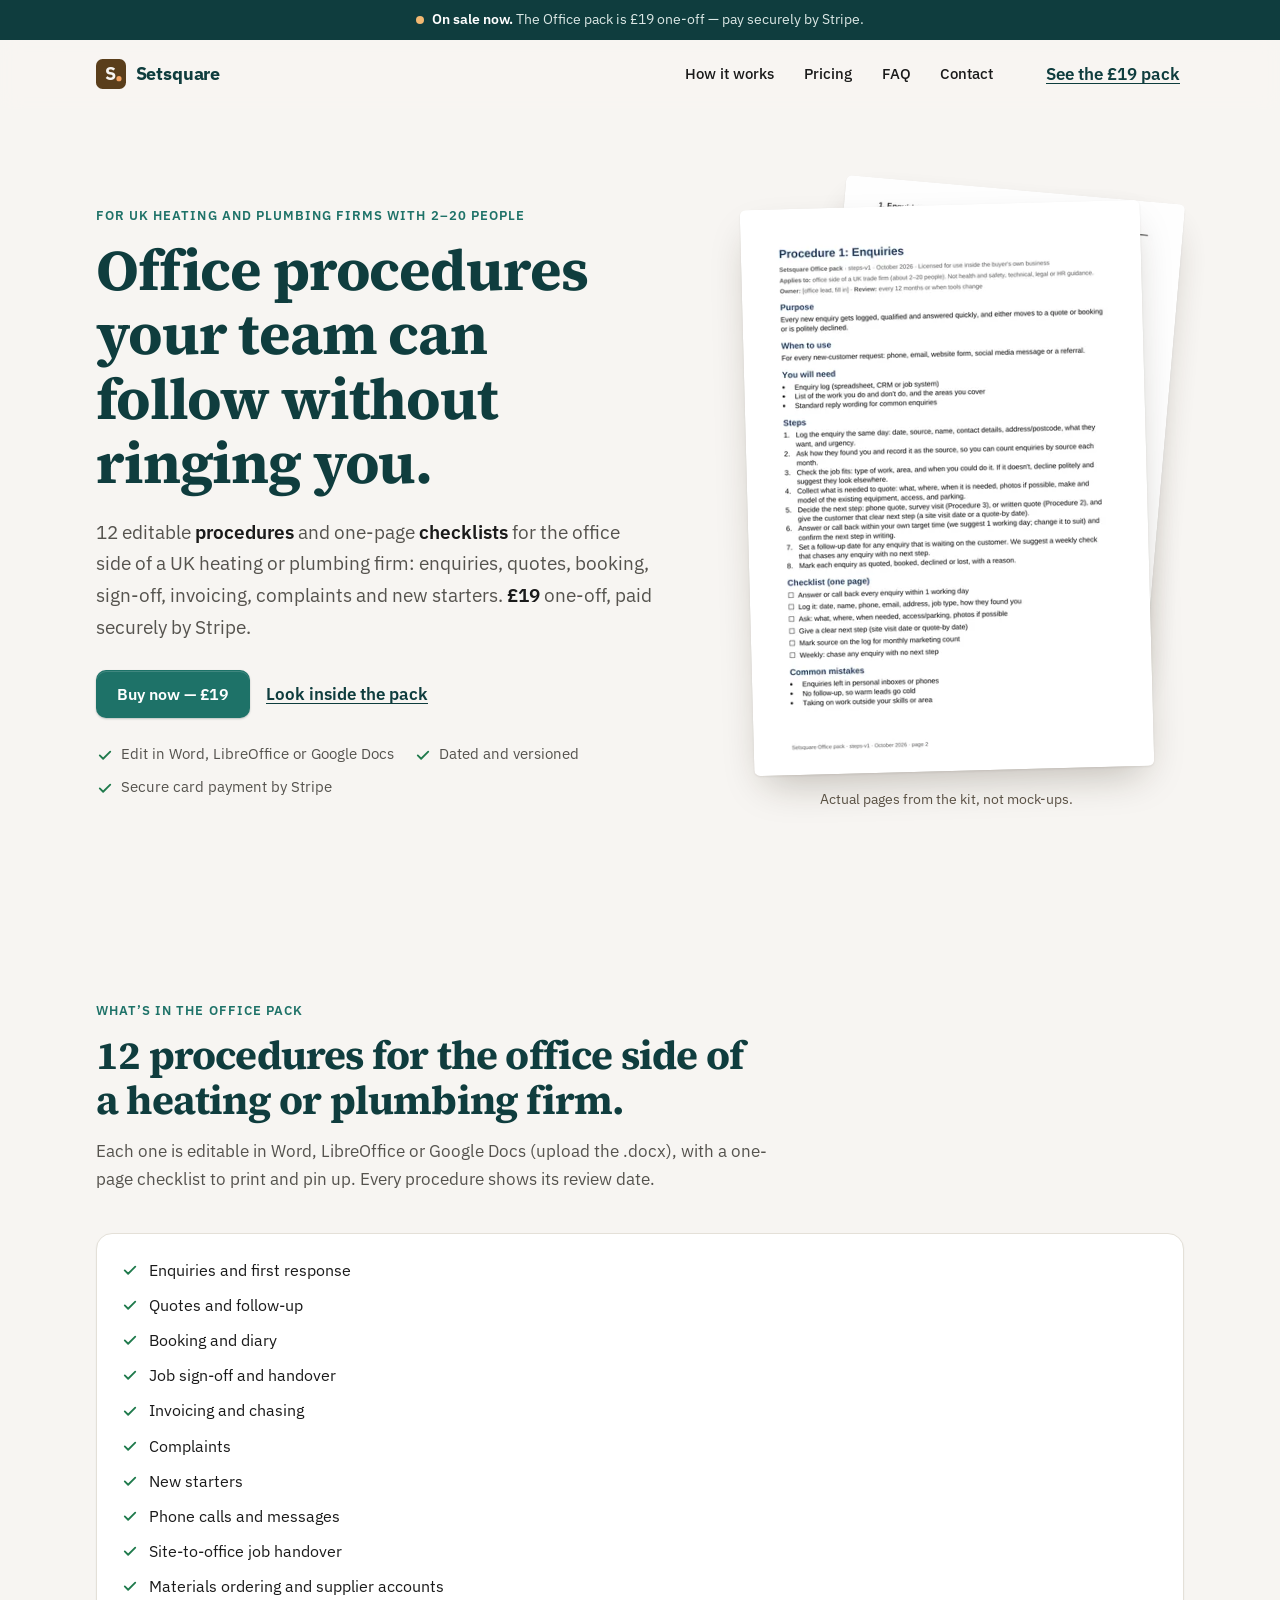
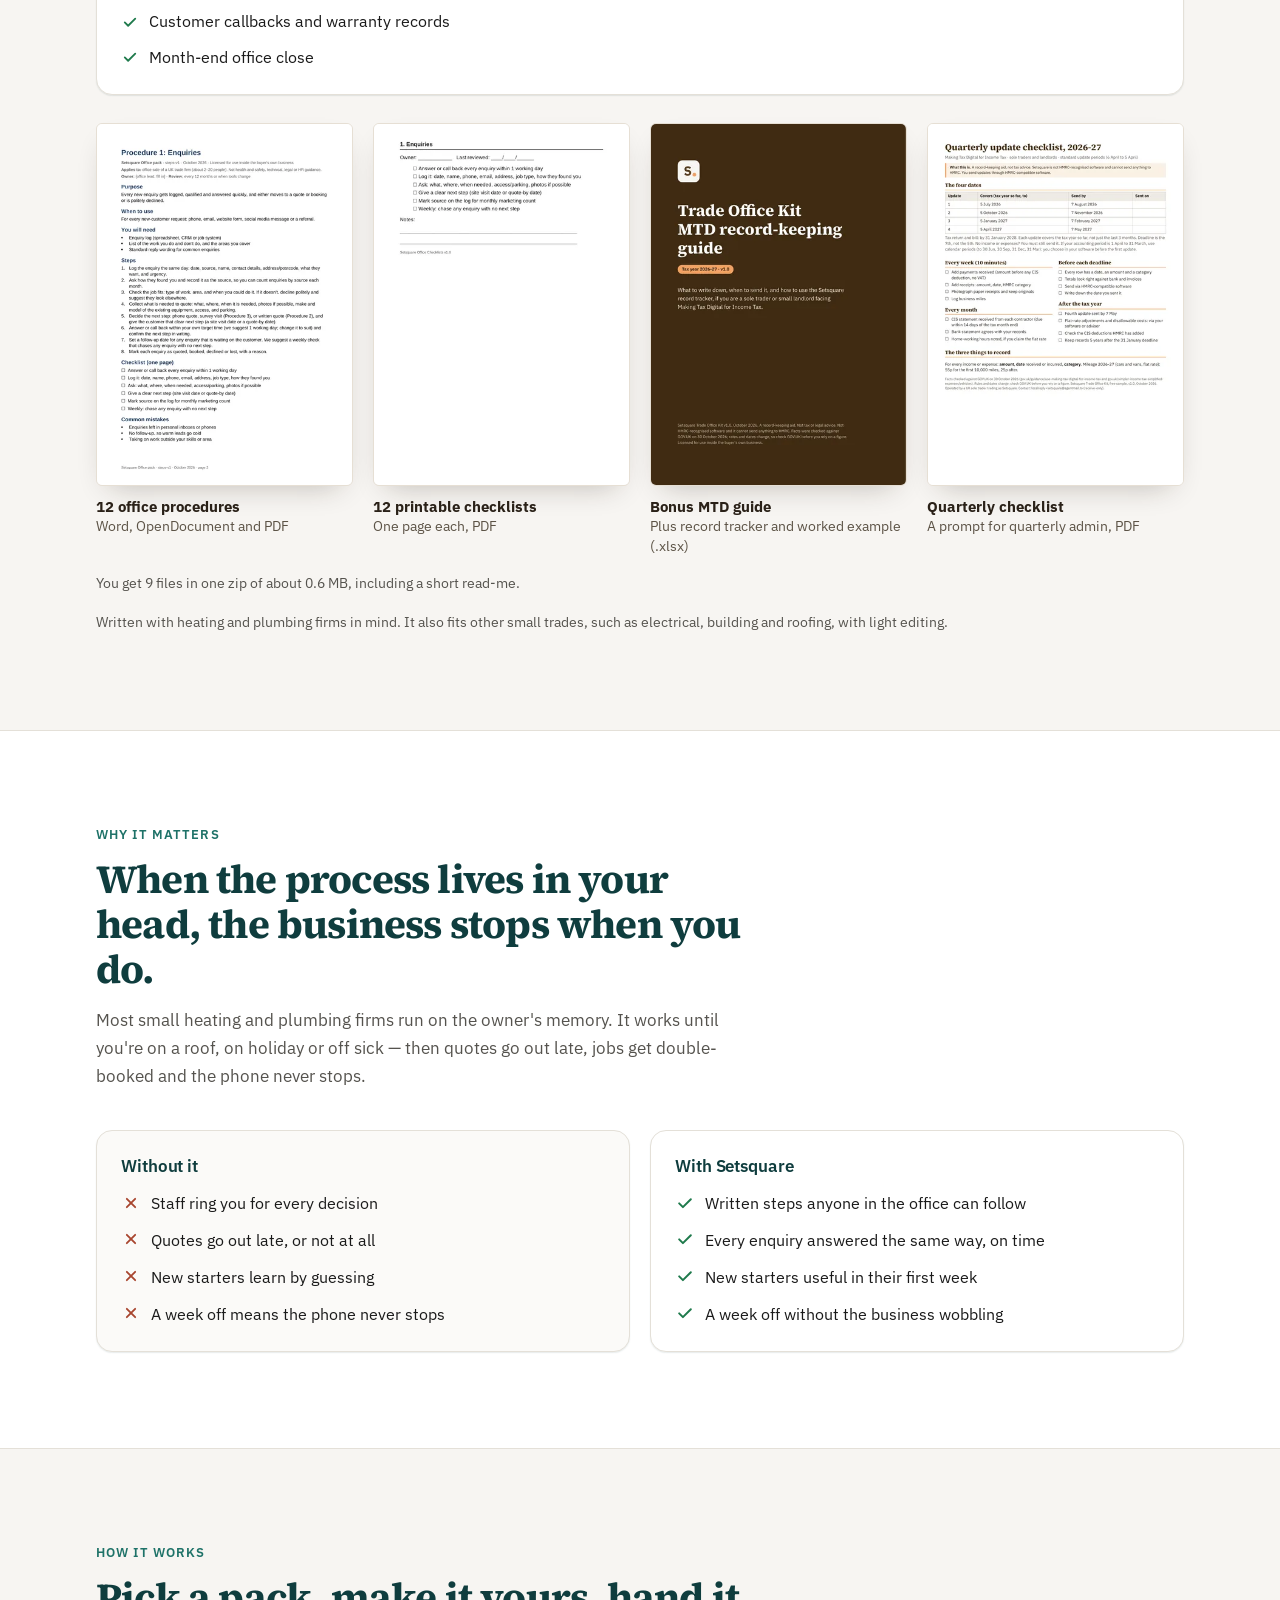
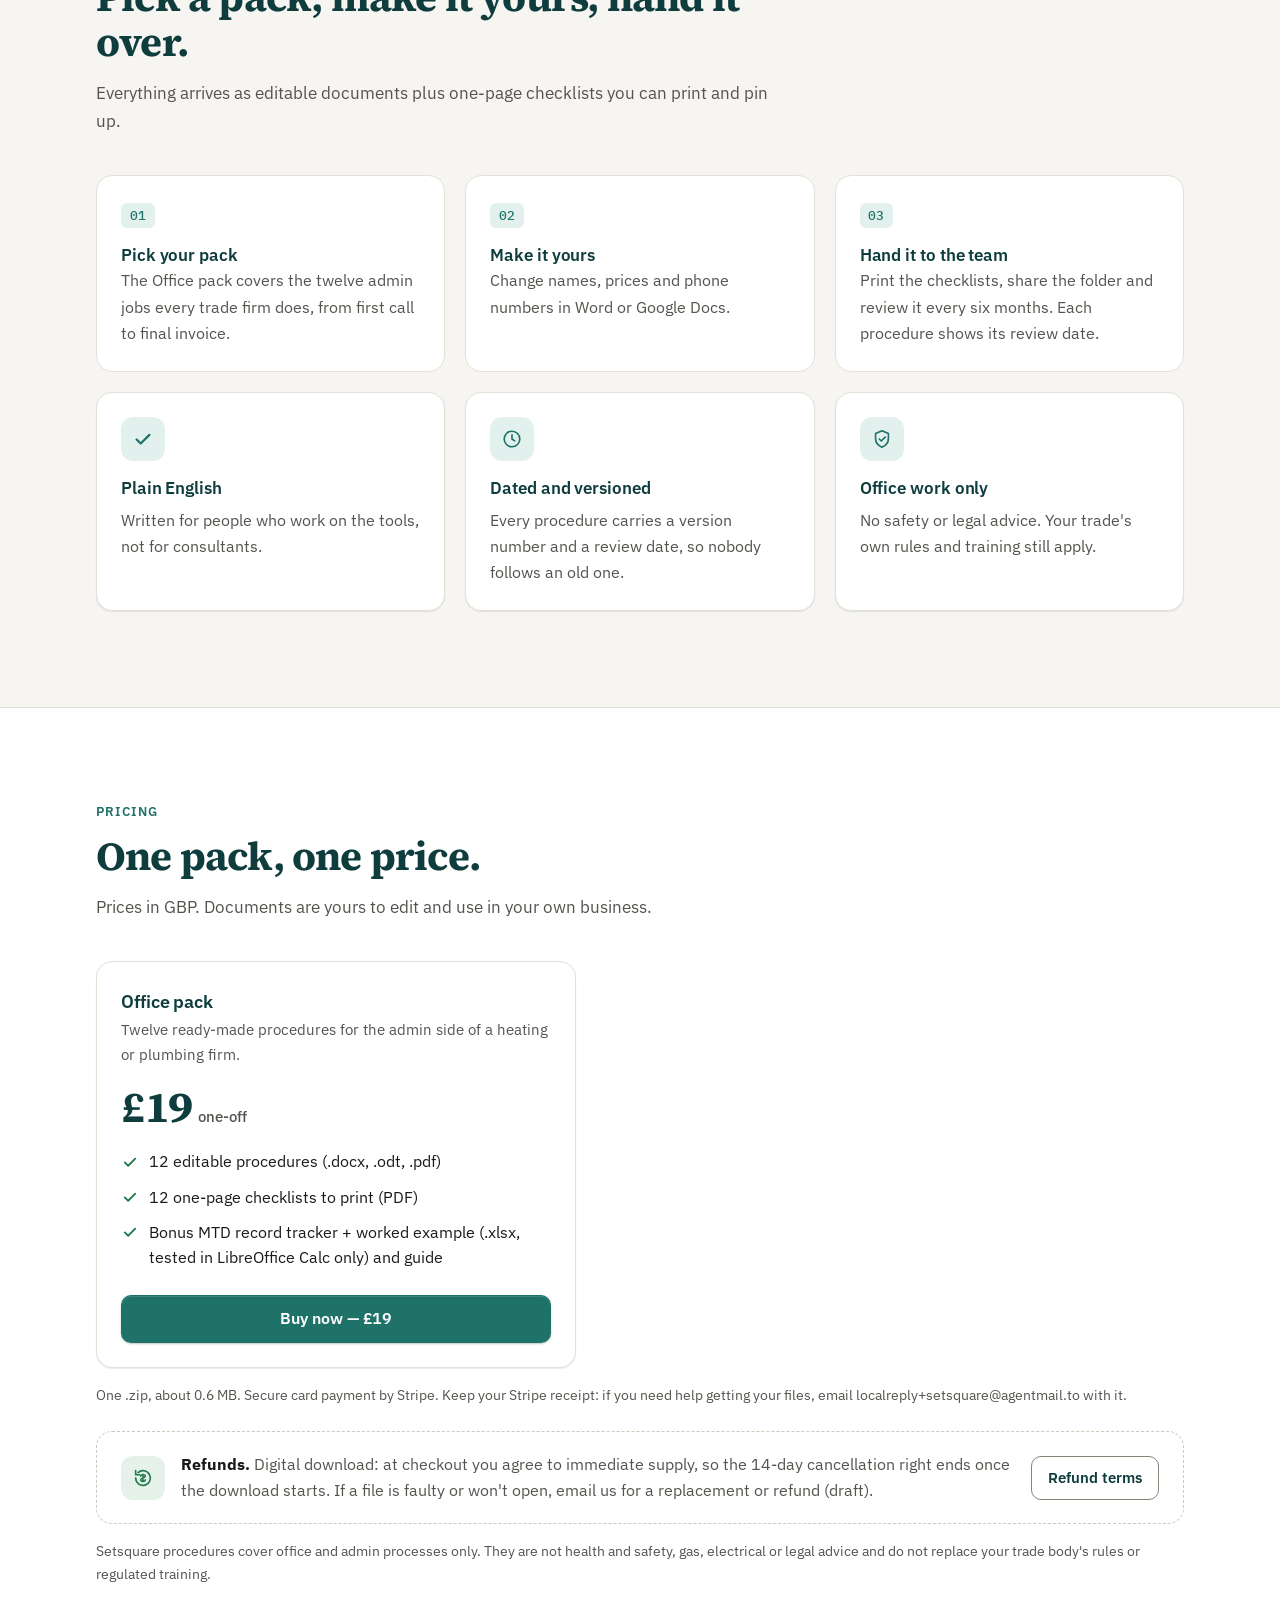
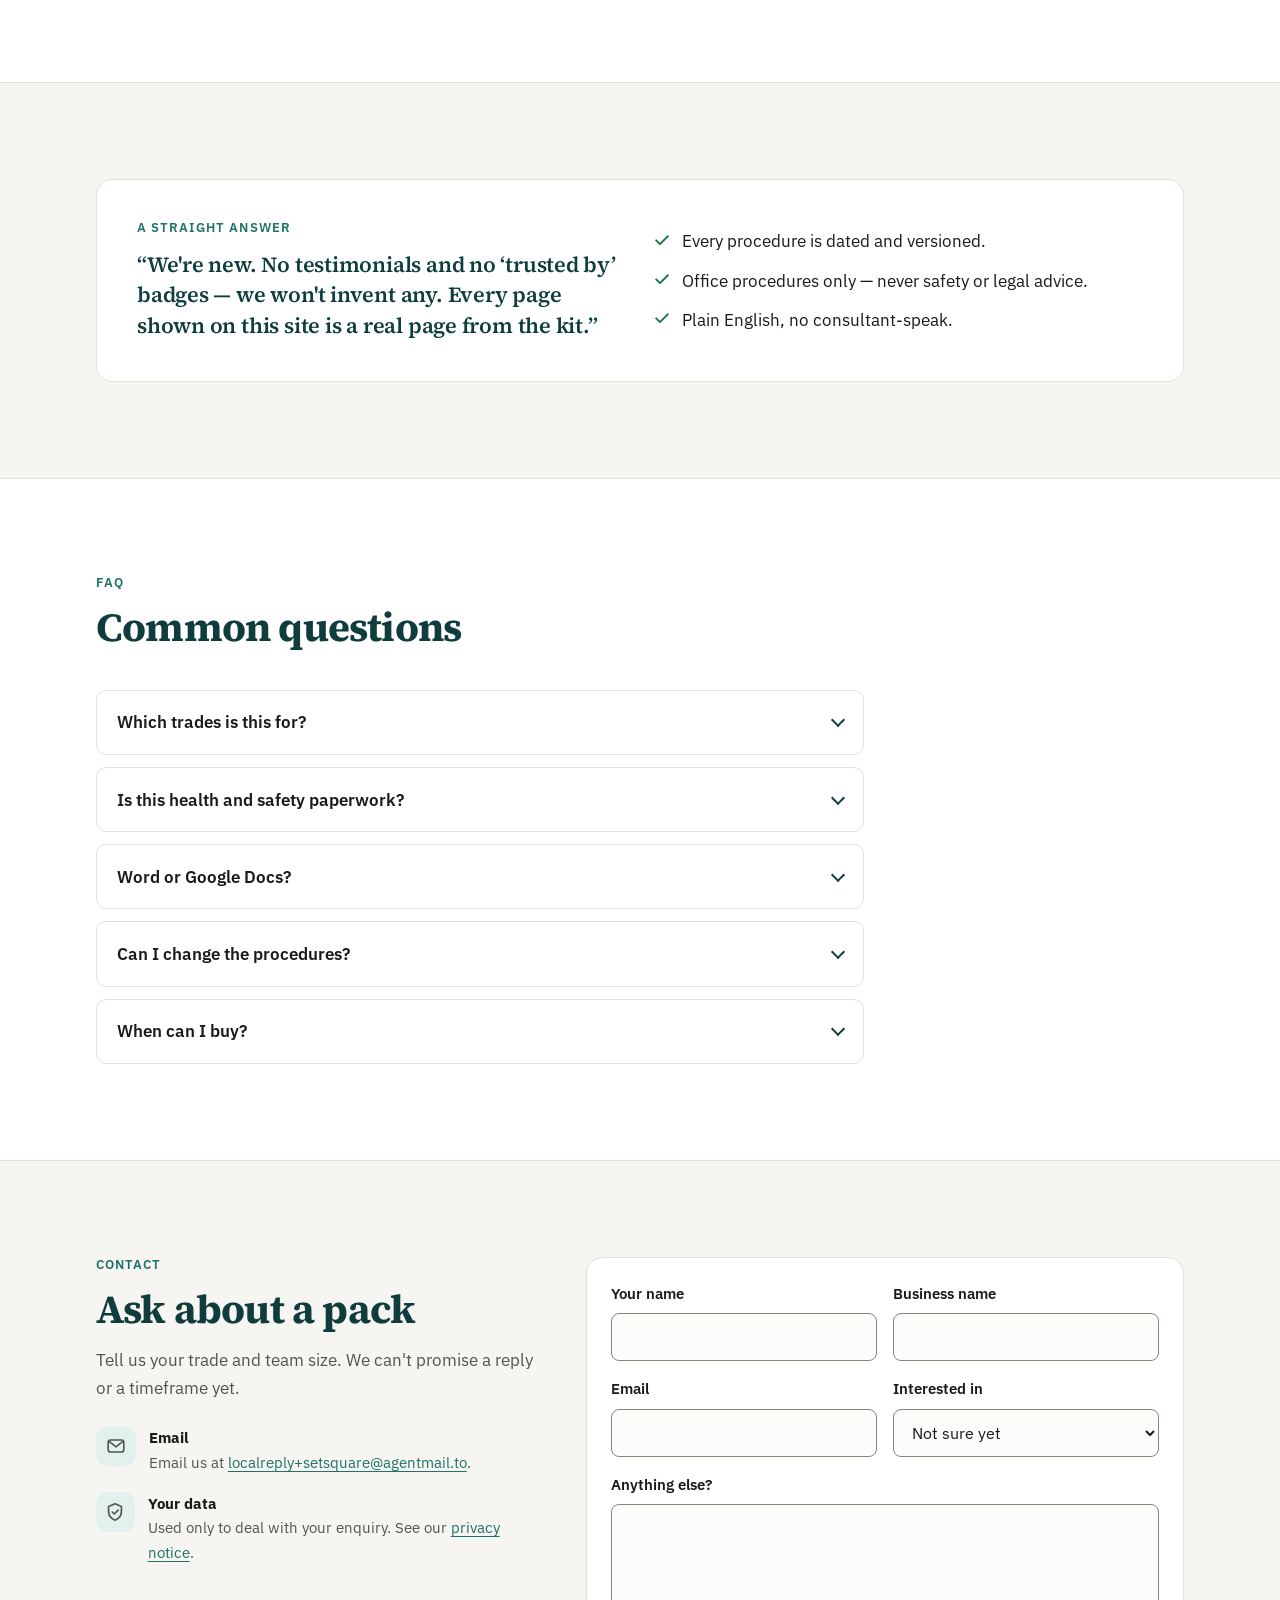
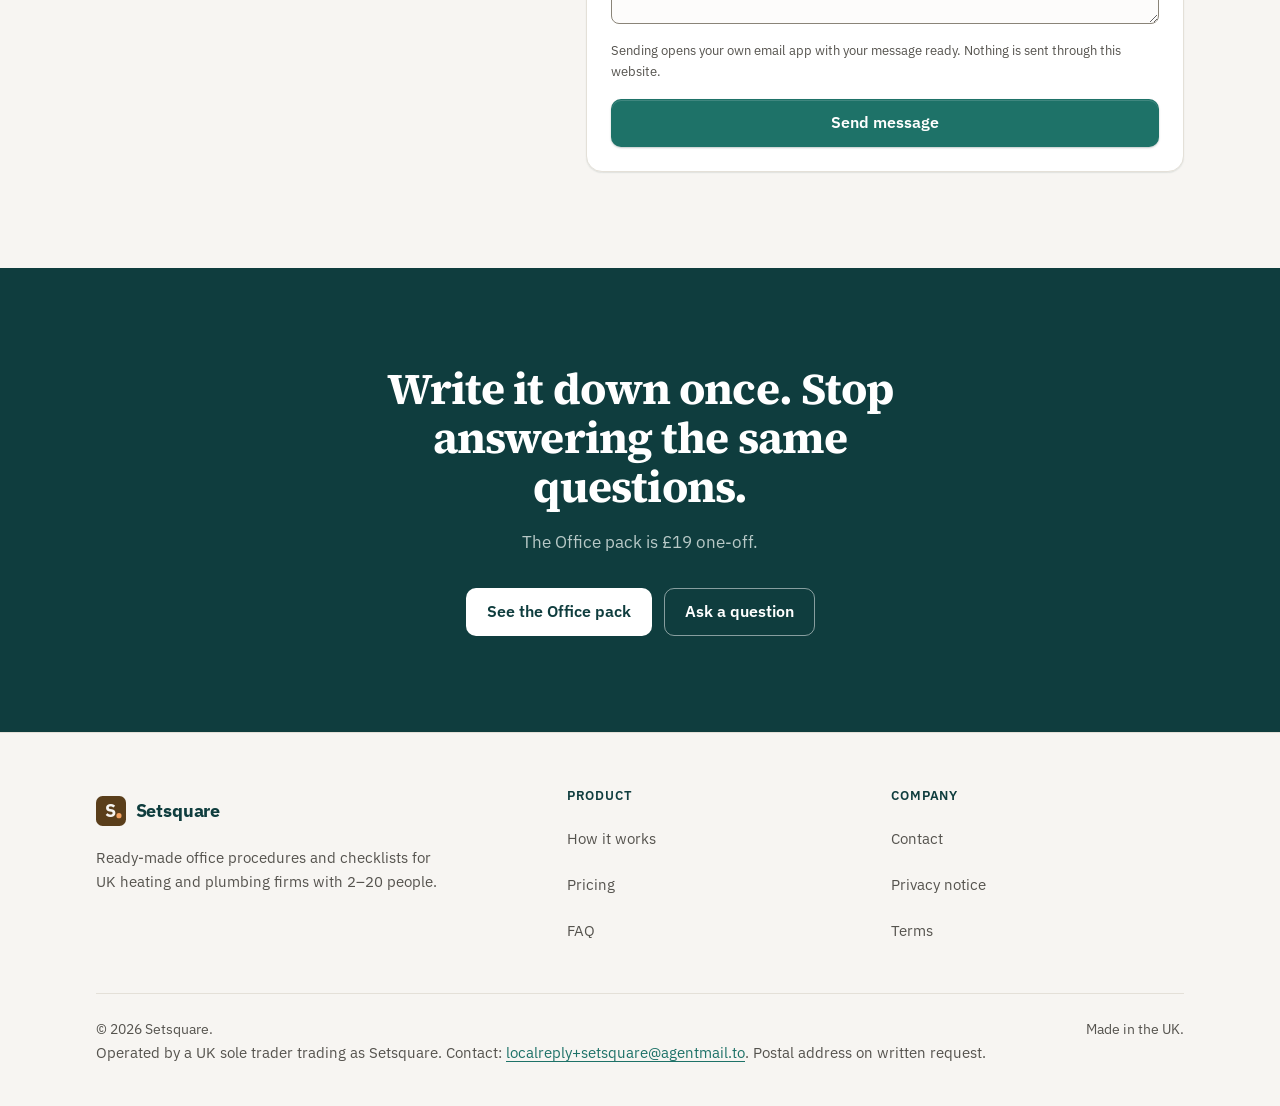
==== commit 85a556a0: "Copy/design fixes (Ev t88s421: keep on sale): no download-after-paying promise, no floating price ba" ====
--- a/index.html
+++ b/index.html
@@ -1 +1,174 @@
-<!doctype html><html lang="en-GB"><head><meta charset="utf-8"><title>Setsquare has moved</title><meta name="robots" content="noindex"><link rel="canonical" href="https://setsquare-2r4.pages.dev/"><meta http-equiv="refresh" content="0; url=https://setsquare-2r4.pages.dev/"><script>location.replace("https://setsquare-2r4.pages.dev/"+location.hash)</script></head><body><p>Setsquare has moved to <a href="https://setsquare-2r4.pages.dev/">https://setsquare-2r4.pages.dev/</a>.</p></body></html>
+<!doctype html>
+<html lang="en-GB">
+<head>
+  <meta charset="utf-8">
+  <meta name="viewport" content="width=device-width, initial-scale=1">
+  <meta http-equiv="Content-Security-Policy" content="default-src 'self'; img-src 'self' data: https://localreplyloop.goatcounter.com; style-src 'self'; script-src 'self'; font-src 'self'; connect-src 'self'; form-action 'self'; base-uri 'self'; object-src 'none'">
+  <meta name="referrer" content="strict-origin-when-cross-origin">
+  <title>Setsquare — office procedures for heating and plumbing firms</title>
+  <meta name="description" content="The £19 Office pack: 12 editable office procedures and checklists for UK heating and plumbing firms — enquiries, quotes, booking, invoicing and more.">
+  <meta name="theme-color" content="#5A3E1B">
+  <meta property="og:type" content="website">
+  <meta property="og:title" content="Setsquare — office procedures for heating and plumbing firms">
+  <meta property="og:description" content="The £19 Office pack: 12 editable office procedures and checklists for UK heating and plumbing firms — enquiries, quotes, booking, invoicing and more.">
+  <meta property="og:image" content="https://setsquare-2r4.pages.dev/assets/og.png">
+  <meta property="og:image:width" content="1200">
+  <meta property="og:image:height" content="630">
+  <meta property="og:image:alt" content="Setsquare logo with the headline: Office procedures your team can follow without ringing you.">
+  <meta property="og:site_name" content="Setsquare">
+  <meta property="og:locale" content="en_GB">
+  <meta property="og:url" content="https://setsquare-2r4.pages.dev/">
+  <meta name="twitter:card" content="summary_large_image">
+  <meta name="twitter:title" content="Setsquare — office procedures for heating and plumbing firms">
+  <meta name="twitter:description" content="The £19 Office pack: 12 editable office procedures and checklists for UK heating and plumbing firms — enquiries, quotes, booking, invoicing and more.">
+  <meta name="twitter:image" content="https://setsquare-2r4.pages.dev/assets/og.png">
+  <meta name="twitter:image:alt" content="Setsquare logo with the headline: Office procedures your team can follow without ringing you.">
+  <link rel="canonical" href="https://setsquare-2r4.pages.dev/">
+  <link rel="icon" href="assets/favicon.svg" type="image/svg+xml">
+  <link rel="preload" href="_shared/fonts/source-serif-4-latin-700-normal.woff2" as="font" type="font/woff2" crossorigin>
+  <link rel="preload" href="_shared/fonts/ibm-plex-sans-latin-400-normal.woff2" as="font" type="font/woff2" crossorigin>
+  <link rel="stylesheet" href="_shared/kit.css">
+  <link rel="stylesheet" href="assets/site.css">
+  <script src="assets/config.js"></script>
+  <script src="assets/analytics.js" defer></script>
+  <script src="_shared/kit.js" defer></script>
+  <script type="application/ld+json">{"@context": "https://schema.org", "@type": "Organization", "name": "Setsquare", "url": "https://setsquare-2r4.pages.dev/", "logo": "https://setsquare-2r4.pages.dev/assets/favicon.svg", "description": "The £19 Office pack: 12 editable office procedures and checklists for UK heating and plumbing firms — enquiries, quotes, booking, invoicing and more."}</script>
+</head>
+<body>
+<svg width="0" height="0" aria-hidden="true" focusable="false" class="x-s5">
+  <symbol id="i-check" viewBox="0 0 24 24"><path d="m5 12.5 4.5 4.5L19 7.5" fill="none" stroke="currentColor" stroke-width="2.4" stroke-linecap="round" stroke-linejoin="round"/></symbol>
+  <symbol id="i-x" viewBox="0 0 24 24"><path d="M7 7l10 10M17 7 7 17" fill="none" stroke="currentColor" stroke-width="2.2" stroke-linecap="round"/></symbol>
+  <symbol id="i-star" viewBox="0 0 24 24"><path d="m12 2.8 2.8 5.9 6.4.8-4.7 4.4 1.2 6.4L12 17.2l-5.7 3.1 1.2-6.4-4.7-4.4 6.4-.8z" fill="currentColor"/></symbol>
+  <symbol id="i-chat" viewBox="0 0 24 24"><path d="M4 6.5A2.5 2.5 0 0 1 6.5 4h11A2.5 2.5 0 0 1 20 6.5v7a2.5 2.5 0 0 1-2.5 2.5H11l-4.5 4v-4A2.5 2.5 0 0 1 4 13.5z" fill="none" stroke="currentColor" stroke-width="1.8" stroke-linejoin="round"/></symbol>
+  <symbol id="i-shield" viewBox="0 0 24 24"><path d="M12 3 5 6v5.5c0 4.3 3 7.9 7 9.5 4-1.6 7-5.2 7-9.5V6z" fill="none" stroke="currentColor" stroke-width="1.8" stroke-linejoin="round"/><path d="m9 12 2.2 2.2L15.5 10" fill="none" stroke="currentColor" stroke-width="1.8" stroke-linecap="round" stroke-linejoin="round"/></symbol>
+  <symbol id="i-pin" viewBox="0 0 24 24"><path d="M12 21s-6.5-5.6-6.5-11a6.5 6.5 0 0 1 13 0c0 5.4-6.5 11-6.5 11z" fill="none" stroke="currentColor" stroke-width="1.8"/><circle cx="12" cy="10" r="2.3" fill="none" stroke="currentColor" stroke-width="1.8"/></symbol>
+  <symbol id="i-pulse" viewBox="0 0 24 24"><path d="M3 12h4l2.5-6 5 12 2.5-6h4" fill="none" stroke="currentColor" stroke-width="1.8" stroke-linecap="round" stroke-linejoin="round"/></symbol>
+  <symbol id="i-user" viewBox="0 0 24 24"><circle cx="12" cy="8.5" r="3.5" fill="none" stroke="currentColor" stroke-width="1.8"/><path d="M5 20c.8-3.6 3.6-5.5 7-5.5s6.2 1.9 7 5.5" fill="none" stroke="currentColor" stroke-width="1.8" stroke-linecap="round"/></symbol>
+  <symbol id="i-cross" viewBox="0 0 24 24"><rect x="4" y="4" width="16" height="16" rx="4" fill="none" stroke="currentColor" stroke-width="1.8"/><path d="M12 8.5v7M8.5 12h7" stroke="currentColor" stroke-width="1.8" stroke-linecap="round"/></symbol>
+  <symbol id="i-mail" viewBox="0 0 24 24"><rect x="3.5" y="5.5" width="17" height="13" rx="2.5" fill="none" stroke="currentColor" stroke-width="1.8"/><path d="m4.5 7 7.5 6 7.5-6" fill="none" stroke="currentColor" stroke-width="1.8" stroke-linejoin="round"/></symbol>
+  <symbol id="i-clock" viewBox="0 0 24 24"><circle cx="12" cy="12" r="8.5" fill="none" stroke="currentColor" stroke-width="1.8"/><path d="M12 7.5V12l3 2" fill="none" stroke="currentColor" stroke-width="1.8" stroke-linecap="round"/></symbol>
+  <symbol id="i-info" viewBox="0 0 24 24"><circle cx="12" cy="12" r="9" fill="none" stroke="currentColor" stroke-width="2"/><path d="M12 11v5.5M12 7.6v.1" stroke="currentColor" stroke-width="2.2" stroke-linecap="round"/></symbol>
+  <symbol id="i-refund" viewBox="0 0 24 24"><path d="M4 12a8 8 0 1 0 2.6-5.9M4 4v4.5h4.5" fill="none" stroke="currentColor" stroke-width="1.8" stroke-linecap="round" stroke-linejoin="round"/><path d="M12 8v8M9.5 10.2c0-1 1.1-1.7 2.5-1.7s2.5.7 2.5 1.7c0 2.3-5 1.3-5 3.6 0 1 1.1 1.7 2.5 1.7s2.5-.7 2.5-1.7" fill="none" stroke="currentColor" stroke-width="1.6" stroke-linecap="round"/></symbol>
+  <symbol id="i-menu" viewBox="0 0 24 24"><path d="M4 7h16M4 12h16M4 17h16" stroke="currentColor" stroke-width="2" stroke-linecap="round"/></symbol>
+</svg>
+<a class="skip-link" href="#main">Skip to content</a>
+<div class="announce" role="region" aria-label="Site notice"><div class="container"><span class="dot" aria-hidden="true"></span><span><strong>On sale now.</strong> The Office pack is £19 one-off — pay securely by Stripe.</span></div></div>
+<header class="site-header">
+  <div class="container">
+    <a class="brand" href="./"><svg viewBox="0 0 64 64" aria-hidden="true"><rect width="64" height="64" rx="14" fill="#5A3E1B"/><text x="30" y="45" text-anchor="middle" font-family="Source Serif 4, Georgia, serif" font-weight="700" font-size="38" fill="#F7F5F2">S</text><circle cx="49" cy="42" r="5.5" fill="#F4A261"/></svg>Setsquare</a>
+    <nav class="nav" aria-label="Primary"><a href="#how">How it works</a><a href="#pricing">Pricing</a><a href="#faq">FAQ</a><a href="#contact">Contact</a></nav>
+    <a class="header-cta header-link" href="#pricing" data-cta="header">See the £19 pack</a>
+    <button class="nav-toggle" type="button" aria-controls="mobile-nav" aria-expanded="false" aria-label="Open menu"><svg aria-hidden="true"><use href="#i-menu"/></svg></button>
+  </div>
+  <nav class="mobile-nav" id="mobile-nav" aria-label="Mobile"><a href="#how">How it works</a><a href="#pricing">Pricing</a><a href="#faq">FAQ</a><a href="#contact">Contact</a><a href="#pricing" data-cta="mobile-nav">See the £19 pack</a></nav>
+</header>
+<main id="main">
+  <section class="hero">
+    <div class="container hero__grid">
+      <div>
+        <span class="eyebrow">For UK heating and plumbing firms with 2–20 people</span>
+        <h1>Office procedures your team can follow without ringing you.</h1>
+        <p class="lede">12 editable <strong>procedures</strong> and one-page <strong>checklists</strong> for the office side of a UK heating or plumbing firm: enquiries, quotes, booking, sign-off, invoicing, complaints and new starters. <strong>£19</strong> one-off, paid securely by Stripe.</p>
+        <div class="btn-row">
+          <a class="btn btn--primary" href="https://buy.stripe.com/9B6bIUeYS62l5Nx8263oA05" data-cta="hero-buy" rel="noopener">Buy now — £19</a>
+          <a class="text-link" href="#pack" data-cta="hero-secondary">Look inside the pack</a>
+        </div>
+        <ul class="assurances"><li><svg aria-hidden="true"><use href="#i-check"/></svg>Edit in Word, LibreOffice or Google Docs</li><li><svg aria-hidden="true"><use href="#i-check"/></svg>Dated and versioned</li><li><svg aria-hidden="true"><use href="#i-check"/></svg>Secure card payment by Stripe</li></ul>
+      </div>
+      <figure class="pagestack" aria-label="Real pages from the Setsquare Office pack">
+        <img class="pagestack__back" src="assets/previews/checklists-420.webp" width="420" height="594" alt="" loading="eager" decoding="async">
+        <img class="pagestack__front" src="assets/previews/procedures-720.webp" srcset="assets/previews/procedures-420.webp 420w, assets/previews/procedures-720.webp 720w" sizes="(max-width: 860px) 78vw, 400px" width="720" height="1018" alt="A real page from the Setsquare Office procedures: Procedure 1, Enquiries, with its purpose, steps and checklist." fetchpriority="high" decoding="async">
+        
+        <figcaption class="pagestack__cap">Actual pages from the kit, not mock-ups.</figcaption>
+      </figure>
+    </div>
+  </section>
+  <section class="section" id="pack">
+    <div class="container">
+      <div class="section-head"><span class="eyebrow">What’s in the Office pack</span><h2>12 procedures for the office side of a heating or plumbing firm.</h2><p>Each one is editable in Word, LibreOffice or Google Docs (upload the .docx), with a one-page checklist to print and pin up. Every procedure shows its review date.</p></div>
+      <div class="card"><ul class="checks x-s6"><li><svg aria-hidden="true"><use href="#i-check"/></svg>Enquiries and first response</li><li><svg aria-hidden="true"><use href="#i-check"/></svg>Quotes and follow-up</li><li><svg aria-hidden="true"><use href="#i-check"/></svg>Booking and diary</li><li><svg aria-hidden="true"><use href="#i-check"/></svg>Job sign-off and handover</li><li><svg aria-hidden="true"><use href="#i-check"/></svg>Invoicing and chasing</li><li><svg aria-hidden="true"><use href="#i-check"/></svg>Complaints</li><li><svg aria-hidden="true"><use href="#i-check"/></svg>New starters</li><li><svg aria-hidden="true"><use href="#i-check"/></svg>Phone calls and messages</li><li><svg aria-hidden="true"><use href="#i-check"/></svg>Site-to-office job handover</li><li><svg aria-hidden="true"><use href="#i-check"/></svg>Materials ordering and supplier accounts</li><li><svg aria-hidden="true"><use href="#i-check"/></svg>Customer callbacks and warranty records</li><li><svg aria-hidden="true"><use href="#i-check"/></svg>Month-end office close</li></ul></div>
+      <div class="gallery" aria-label="Look inside the pack">
+        <figure><img src="assets/previews/procedures-420.webp" width="420" height="594" loading="lazy" decoding="async" alt="Office procedures, page 2: the enquiries procedure with numbered steps."><figcaption><b>12 office procedures</b>Word, OpenDocument and PDF</figcaption></figure>
+        <figure><img src="assets/previews/checklists-420.webp" width="420" height="594" loading="lazy" decoding="async" alt="Office checklists: a one-page printable checklist with tick boxes."><figcaption><b>12 printable checklists</b>One page each, PDF</figcaption></figure>
+        <figure><img src="assets/previews/mtd-guide-420.webp" width="420" height="594" loading="lazy" decoding="async" alt="Cover of the Setsquare MTD record-keeping guide."><figcaption><b>Bonus MTD guide</b>Plus record tracker and worked example (.xlsx)</figcaption></figure>
+        <figure><img src="assets/previews/quarterly-420.webp" width="420" height="594" loading="lazy" decoding="async" alt="Quarterly update checklist for the 2026 to 2027 tax year."><figcaption><b>Quarterly checklist</b>A prompt for quarterly admin, PDF</figcaption></figure>
+      </div>
+      <p class="fineprint">You get 9 files in one zip of about 0.6 MB, including a short read-me.</p>
+      <p class="fineprint">Written with heating and plumbing firms in mind. It also fits other small trades, such as electrical, building and roofing, with light editing.</p>
+    </div>
+  </section>
+  <section class="section section--tint" id="why">
+    <div class="container">
+      <div class="section-head"><span class="eyebrow">Why it matters</span><h2>When the process lives in your head, the business stops when you do.</h2><p>Most small heating and plumbing firms run on the owner&#x27;s memory. It works until you&#x27;re on a roof, on holiday or off sick — then quotes go out late, jobs get double-booked and the phone never stops.</p></div>
+      <div class="contrast">
+        <div class="card card--before"><h3>Without it</h3><ul><li><svg class="x" aria-hidden="true"><use href="#i-x"/></svg>Staff ring you for every decision</li><li><svg class="x" aria-hidden="true"><use href="#i-x"/></svg>Quotes go out late, or not at all</li><li><svg class="x" aria-hidden="true"><use href="#i-x"/></svg>New starters learn by guessing</li><li><svg class="x" aria-hidden="true"><use href="#i-x"/></svg>A week off means the phone never stops</li></ul></div>
+        <div class="card"><h3>With Setsquare</h3><ul><li><svg class="ok" aria-hidden="true"><use href="#i-check"/></svg>Written steps anyone in the office can follow</li><li><svg class="ok" aria-hidden="true"><use href="#i-check"/></svg>Every enquiry answered the same way, on time</li><li><svg class="ok" aria-hidden="true"><use href="#i-check"/></svg>New starters useful in their first week</li><li><svg class="ok" aria-hidden="true"><use href="#i-check"/></svg>A week off without the business wobbling</li></ul></div>
+      </div>
+    </div>
+  </section>
+  <section class="section" id="how">
+    <div class="container">
+      <div class="section-head"><span class="eyebrow">How it works</span><h2>Pick a pack, make it yours, hand it over.</h2><p>Everything arrives as editable documents plus one-page checklists you can print and pin up.</p></div>
+      <div class="steps"><div class="step"><span class="step__n">01</span><h3>Pick your pack</h3><p>The Office pack covers the twelve admin jobs every trade firm does, from first call to final invoice.</p></div><div class="step"><span class="step__n">02</span><h3>Make it yours</h3><p>Change names, prices and phone numbers in Word or Google Docs.</p></div><div class="step"><span class="step__n">03</span><h3>Hand it to the team</h3><p>Print the checklists, share the folder and review it every six months. Each procedure shows its review date.</p></div></div>
+      <div class="grid grid--3 x-s8"><div class="card"><div class="icon"><svg aria-hidden="true"><use href="#i-check"/></svg></div><h3>Plain English</h3><p>Written for people who work on the tools, not for consultants.</p></div><div class="card"><div class="icon"><svg aria-hidden="true"><use href="#i-clock"/></svg></div><h3>Dated and versioned</h3><p>Every procedure carries a version number and a review date, so nobody follows an old one.</p></div><div class="card"><div class="icon"><svg aria-hidden="true"><use href="#i-shield"/></svg></div><h3>Office work only</h3><p>No safety or legal advice. Your trade&#x27;s own rules and training still apply.</p></div></div>
+    </div>
+  </section>
+  <section class="section section--tint" id="pricing">
+    <div class="container">
+      <div class="section-head"><span class="eyebrow">Pricing</span><h2>One pack, one price.</h2><p>Prices in GBP. Documents are yours to edit and use in your own business.</p></div>
+      <div class="pricing x-s9"><article class="tier"><h3>Office pack</h3><p class="tier__for">Twelve ready-made procedures for the admin side of a heating or plumbing firm.</p>
+          <p class="price"><b>£19</b><span>one-off</span></p><ul class="checks"><li><svg aria-hidden="true"><use href="#i-check"/></svg>12 editable procedures (.docx, .odt, .pdf)</li><li><svg aria-hidden="true"><use href="#i-check"/></svg>12 one-page checklists to print (PDF)</li><li><svg aria-hidden="true"><use href="#i-check"/></svg>Bonus MTD record tracker + worked example (.xlsx, tested in LibreOffice Calc only) and guide</li></ul><div class="cta-wrap"><a class="btn btn--primary btn--block" href="https://buy.stripe.com/9B6bIUeYS62l5Nx8263oA05" data-cta="buy" data-plan="office" rel="noopener">Buy now — £19</a></div></article></div>
+      <p class="fineprint">One .zip, about 0.6 MB. Secure card payment by Stripe. Keep your Stripe receipt: if you need help getting your files, email localreply+setsquare@agentmail.to with it.</p>
+      <div class="guarantee"><div class="icon"><svg aria-hidden="true"><use href="#i-refund"/></svg></div><p><strong>Refunds.</strong> Digital download: at checkout you agree to immediate supply, so the 14-day cancellation right ends once the download starts. If a file is faulty or won&#x27;t open, email us for a replacement or refund (draft).</p><a class="btn btn--ghost btn--sm" href="terms.html#refunds">Refund terms</a></div>
+      <p class="fineprint">Setsquare procedures cover office and admin processes only. They are not health and safety, gas, electrical or legal advice and do not replace your trade body&#x27;s rules or regulated training.</p>
+    </div>
+  </section>
+  <section class="section" id="honest">
+    <div class="container"><div class="note-card"><div><span class="eyebrow">A straight answer</span><blockquote>“We&#x27;re new. No testimonials and no ‘trusted by’ badges — we won&#x27;t invent any. Every page shown on this site is a real page from the kit.”</blockquote></div><ul class="promise-list"><li><svg aria-hidden="true"><use href="#i-check"/></svg><span>Every procedure is dated and versioned.</span></li><li><svg aria-hidden="true"><use href="#i-check"/></svg><span>Office procedures only — never safety or legal advice.</span></li><li><svg aria-hidden="true"><use href="#i-check"/></svg><span>Plain English, no consultant-speak.</span></li></ul></div></div>
+  </section>
+  <section class="section section--tint" id="faq">
+    <div class="container"><div class="section-head"><span class="eyebrow">FAQ</span><h2>Common questions</h2></div><div class="faq"><details><summary>Which trades is this for?</summary><p>Heating and plumbing firms with 2–20 people first. Electrical, building, roofing, landscaping and similar firms run a similar office, so the procedures also fit with light editing.</p></details><details><summary>Is this health and safety paperwork?</summary><p>No. Setsquare covers office work — enquiries, quotes, booking, sign-off, invoicing, complaints and new starters. Safety procedures, risk assessments and trade regulations are separate and stay your responsibility.</p></details><details><summary>Word or Google Docs?</summary><p>You get .docx files that open in Word or Google Docs (there is no separate native Google Docs file), plus .odt and .pdf copies and printable one-page checklists.</p></details><details><summary>Can I change the procedures?</summary><p>Yes — they&#x27;re yours to edit and use in your own business. Please don&#x27;t resell or share them outside your firm.</p></details><details><summary>When can I buy?</summary><p>Now. Click “Buy now — £19” and pay by card through Stripe. Questions first? Email localreply+setsquare@agentmail.to.</p></details></div></div>
+  </section>
+<section class="section" id="contact">
+    <div class="container contact-grid">
+      <div>
+        <span class="eyebrow">Contact</span>
+        <h2 class="x-s10">Ask about a pack</h2>
+        <p class="x-s11">Tell us your trade and team size. We can&#x27;t promise a reply or a timeframe yet.</p>
+        <ul class="contact-points"><li><span class="icon" aria-hidden="true"><svg><use href="#i-mail"/></svg></span><span><b>Email</b>Email us at <a href="mailto:localreply+setsquare@agentmail.to?subject=Setsquare%20enquiry">localreply+setsquare@agentmail.to</a>.</span></li>
+          <li><span class="icon" aria-hidden="true"><svg><use href="#i-shield"/></svg></span><span><b>Your data</b>Used only to deal with your enquiry. See our <a href="privacy.html">privacy notice</a>.</span></li></ul>
+      </div>
+      <form class="form" data-contact data-email="localreply+setsquare@agentmail.to" data-subject="Setsquare enquiry" novalidate>
+        <div class="row-2">
+          <div class="field"><label for="f-name">Your name</label><input id="f-name" name="name" autocomplete="name" required></div>
+          <div class="field"><label for="f-business">Business name</label><input id="f-business" name="business" autocomplete="organization" required></div>
+        </div>
+        <div class="row-2">
+          <div class="field"><label for="f-email">Email</label><input id="f-email" name="email" type="email" autocomplete="email" required></div>
+          <div class="field"><label for="f-plan">Interested in</label><select id="f-plan" name="plan"><option value="">Not sure yet</option><option value="office">Office pack (£19)</option></select></div>
+        </div>
+        <div class="field"><label for="f-message">Anything else?</label><textarea id="f-message" name="message"></textarea></div>
+        <p class="hint">Sending opens your own email app with your message ready. Nothing is sent through this website.</p>
+        <button class="btn btn--primary" type="submit">Send message</button>
+        <p class="form-status" role="status" aria-live="polite"></p>
+      </form>
+    </div>
+  </section>
+  <section class="section section--ink">
+    <div class="container final-cta"><h2>Write it down once. Stop answering the same questions.</h2><p>The Office pack is £19 one-off.</p>
+      <div class="btn-row"><a class="btn btn--light" href="#pricing" data-cta="final">See the Office pack</a><a class="btn btn--outline-light" href="#contact" data-cta="final-contact">Ask a question</a></div></div>
+  </section>
+</main>
+<footer class="site-footer">
+  <div class="container">
+    <div class="footer-grid">
+      <div><a class="brand" href="./"><svg viewBox="0 0 64 64" aria-hidden="true"><rect width="64" height="64" rx="14" fill="#5A3E1B"/><text x="30" y="45" text-anchor="middle" font-family="Source Serif 4, Georgia, serif" font-weight="700" font-size="38" fill="#F7F5F2">S</text><circle cx="49" cy="42" r="5.5" fill="#F4A261"/></svg>Setsquare</a><p class="x-s12">Ready-made office procedures and checklists for UK heating and plumbing firms with 2–20 people.</p></div>
+      <div><h2>Product</h2><ul><li><a href="#how">How it works</a></li><li><a href="#pricing">Pricing</a></li><li><a href="#faq">FAQ</a></li></ul></div>
+      <div><h2>Company</h2><ul><li><a href="#contact">Contact</a></li><li><a href="privacy.html">Privacy notice</a></li><li><a href="terms.html">Terms</a></li></ul></div>
+    </div>
+    <div class="footer-base"><span>© <span data-year>2026</span> Setsquare.</span><span>Made in the UK.</span></div>
+    <p class="footer-legal">Operated by a UK sole trader trading as Setsquare. Contact: <a href="mailto:localreply+setsquare@agentmail.to">localreply+setsquare@agentmail.to</a>. Postal address on written request.</p>
+  </div>
+</footer>
+</body>
+</html>
--- a/_shared/kit.css
+++ b/_shared/kit.css
@@ -0,0 +1,337 @@
+@font-face { font-family: "IBM Plex Sans"; font-style: normal; font-weight: 400; font-display: swap; src: url("fonts/ibm-plex-sans-latin-400-normal.woff2") format("woff2"); }
+@font-face { font-family: "IBM Plex Sans"; font-style: normal; font-weight: 500; font-display: swap; src: url("fonts/ibm-plex-sans-latin-500-normal.woff2") format("woff2"); }
+@font-face { font-family: "IBM Plex Sans"; font-style: normal; font-weight: 600; font-display: swap; src: url("fonts/ibm-plex-sans-latin-600-normal.woff2") format("woff2"); }
+@font-face { font-family: "IBM Plex Sans"; font-style: normal; font-weight: 700; font-display: swap; src: url("fonts/ibm-plex-sans-latin-700-normal.woff2") format("woff2"); }
+@font-face { font-family: "Source Serif 4"; font-style: normal; font-weight: 600; font-display: swap; src: url("fonts/source-serif-4-latin-600-normal.woff2") format("woff2"); }
+@font-face { font-family: "Source Serif 4"; font-style: normal; font-weight: 700; font-display: swap; src: url("fonts/source-serif-4-latin-700-normal.woff2") format("woff2"); }
+@font-face { font-family: "IBM Plex Mono"; font-style: normal; font-weight: 500; font-display: swap; src: url("fonts/ibm-plex-mono-latin-500-normal.woff2") format("woff2"); }
+
+:root {
+  --ink: #0F3D3E;
+  --ink-deep: #0A2C2D;
+  --accent: #2A9D8F;
+  --accent-strong: #1E7268;
+  --accent-soft: #E3F1EE;
+  --bg: #F7F5F2;
+  --surface: #FFFFFF;
+  --tint: #EFEBE4;
+  --text: #1A1A1A;
+  --muted: #55534E;
+  --line: #E4E0D8;
+  --line-strong: #CFC8BB;
+  --line-input: #8A8478; --warn: #9A4A07;
+  --warn-soft: #FBF1E4;
+  --ok: #1F7A4C;
+  --ok-soft: #E4F2EA;
+  --serif: "Source Serif 4", ui-serif, Georgia, serif;
+  --sans: "IBM Plex Sans", ui-sans-serif, system-ui, -apple-system, "Segoe UI", sans-serif;
+  --mono: "IBM Plex Mono", ui-monospace, monospace;
+  --r: 10px;
+  --r-lg: 16px;
+  --container: 72rem;
+  --shadow-1: 0 1px 2px rgba(15,61,62,.06), 0 1px 1px rgba(15,61,62,.04);
+  --shadow-2: 0 1px 2px rgba(26,26,26,.05), 0 12px 32px -8px rgba(15,61,62,.14);
+  --shadow-3: 0 2px 4px rgba(26,26,26,.04), 0 24px 60px -12px rgba(15,61,62,.22);
+  --ease: cubic-bezier(.22,1,.36,1);
+}
+
+*, *::before, *::after { box-sizing: border-box; }
+html { -webkit-text-size-adjust: 100%; scroll-behavior: smooth; scroll-padding-top: 5rem; }
+@media (prefers-reduced-motion: reduce) { html { scroll-behavior: auto; } *, *::before, *::after { transition: none !important; animation: none !important; } }
+body { margin: 0; background: var(--bg); color: var(--text); font: 400 1.0625rem/1.65 var(--sans); -webkit-font-smoothing: antialiased; text-rendering: optimizeLegibility; }
+img, svg { display: block; max-width: 100%; }
+a { color: var(--accent-strong); text-underline-offset: .18em; text-decoration-thickness: 1px; }
+a:hover { color: var(--ink); }
+:focus-visible { outline: 3px solid var(--accent); outline-offset: 2px; border-radius: 4px; }
+h1, h2, h3 { font-family: var(--serif); color: var(--ink); letter-spacing: -.02em; line-height: 1.12; margin: 0; font-weight: 700; }
+h3 { font-family: var(--sans); font-size: 1.0625rem; letter-spacing: -.005em; line-height: 1.35; font-weight: 600; }
+p { margin: 0; }
+.container { width: 100%; max-width: var(--container); margin: 0 auto; padding: 0 1.25rem; }
+@media (min-width: 48rem) { .container { padding: 0 2rem; } }
+.sr-only { position: absolute; width: 1px; height: 1px; overflow: hidden; clip: rect(0 0 0 0); white-space: nowrap; }
+.skip-link { position: absolute; left: 1rem; top: -4rem; z-index: 100; background: var(--ink); color: #fff; padding: .75rem 1rem; border-radius: var(--r); font-weight: 600; }
+.skip-link:focus { top: 1rem; color: #fff; }
+
+.announce { background: var(--ink); color: #DCE8E6; font-size: .875rem; }
+.announce .container { display: flex; gap: .5rem; align-items: center; justify-content: center; min-height: 2.5rem; text-align: center; padding-top: .35rem; padding-bottom: .35rem; }
+.announce strong { color: #fff; font-weight: 600; }
+.announce a { color: #fff; }
+.dot { width: .5rem; height: .5rem; border-radius: 50%; background: #F2B872; flex: none; box-shadow: none; animation: none; }
+
+.site-header { position: sticky; top: 0; z-index: 50; background: rgba(247,245,242,.88); backdrop-filter: saturate(1.4) blur(10px); -webkit-backdrop-filter: saturate(1.4) blur(10px); border-bottom: 1px solid transparent; transition: border-color .2s; }
+.site-header.is-scrolled { border-bottom-color: var(--line); }
+.site-header .container { display: flex; align-items: center; gap: 1.5rem; min-height: 4.25rem; }
+.brand { display: inline-flex; align-items: center; gap: .6rem; color: var(--ink); text-decoration: none; font-weight: 700; font-size: 1.125rem; letter-spacing: -.01em; min-height: 44px; }
+.brand svg { width: 30px; height: 30px; flex: none; }
+.nav { display: none; margin-left: auto; gap: .25rem; align-items: center; }
+.nav a { color: var(--text); text-decoration: none; font-size: .9375rem; font-weight: 500; padding: .6rem .8rem; border-radius: 8px; min-height: 44px; display: inline-flex; align-items: center; }
+.nav a:hover { background: var(--tint); color: var(--ink); }
+.site-header .header-cta { display: none; }
+.nav-toggle { margin-left: auto; display: inline-flex; align-items: center; justify-content: center; width: 44px; height: 44px; border: 1px solid var(--line-input); background: var(--surface); border-radius: var(--r); cursor: pointer; color: var(--ink); }
+.nav-toggle svg { width: 20px; height: 20px; }
+.mobile-nav { display: none; border-top: 1px solid var(--line); background: var(--bg); }
+.mobile-nav.is-open { display: block; }
+.mobile-nav a { display: flex; align-items: center; min-height: 52px; padding: 0 1.25rem; color: var(--text); text-decoration: none; font-weight: 500; border-bottom: 1px solid var(--line); }
+.mobile-nav .btn { margin: 1rem 1.25rem 1.25rem; display: flex; }
+.mobile-nav .btn--primary, .mobile-nav .btn--primary:hover { color: #fff; }
+@media (min-width: 60rem) {
+  .nav { display: flex; }
+  .site-header .header-cta { display: inline-flex; margin-left: .75rem; }
+  .nav-toggle, .mobile-nav, .mobile-nav.is-open { display: none; }
+}
+
+.btn { display: inline-flex; align-items: center; justify-content: center; gap: .5rem; min-height: 48px; padding: .75rem 1.25rem; border-radius: var(--r); font: 600 1rem/1.2 var(--sans); text-decoration: none; border: 1px solid transparent; cursor: pointer; transition: background-color .15s var(--ease), box-shadow .15s var(--ease), transform .15s var(--ease), color .15s; white-space: nowrap; }
+.btn--primary { background: var(--accent-strong); color: #fff; box-shadow: 0 1px 0 rgba(255,255,255,.15) inset, 0 1px 2px rgba(10,44,45,.25); }
+.btn--primary:hover { background: var(--ink); color: #fff; transform: translateY(-1px); box-shadow: 0 6px 16px -4px rgba(15,61,62,.4); }
+.btn--ghost { background: var(--surface); color: var(--ink); border-color: var(--line-input); }
+.btn--ghost:hover { border-color: var(--ink); color: var(--ink); }
+.btn--sm { min-height: 44px; padding: .55rem 1rem; font-size: .9375rem; }
+.btn--block { width: 100%; }
+.btn svg { width: 18px; height: 18px; }
+.btn-row { display: flex; flex-wrap: wrap; gap: .75rem; }
+.tag { display: inline-flex; align-items: center; gap: .4rem; font: 600 .75rem/1 var(--sans); letter-spacing: .06em; text-transform: uppercase; color: var(--accent-strong); background: var(--accent-soft); padding: .45rem .7rem; border-radius: 999px; }
+.tag--warn { color: var(--warn); background: var(--warn-soft); }
+.eyebrow { font: 600 .8125rem/1.2 var(--sans); letter-spacing: .08em; text-transform: uppercase; color: var(--accent-strong); margin-bottom: .9rem; display: block; }
+
+.hero { padding: 3rem 0 3.5rem; position: relative; overflow: hidden; }
+.hero::before { content: none; display: none; }
+.hero__grid { display: grid; gap: 2.75rem; align-items: center; position: relative; }
+.hero h1 { font-size: clamp(2.25rem, 6.2vw, 3.6rem); max-width: 18ch; }
+.hero .lede { font-size: clamp(1.0625rem, 1.6vw, 1.2rem); color: var(--muted); margin-top: 1.25rem; max-width: 36rem; }
+.hero .lede strong { color: var(--text); font-weight: 600; }
+.hero .btn-row { margin-top: 1.75rem; }
+@media (max-width: 39.99rem) { .hero .btn-row .btn { flex: 1 1 100%; } }
+.nowrap { white-space: nowrap; }
+.assurances { display: flex; flex-wrap: wrap; gap: .5rem 1.25rem; margin: 1.5rem 0 0; padding: 0; list-style: none; font-size: .9375rem; color: var(--muted); }
+.assurances li { display: inline-flex; align-items: center; gap: .45rem; }
+.assurances svg { width: 18px; height: 18px; color: var(--ok); flex: none; }
+@media (min-width: 60rem) { .hero { padding: 4.5rem 0 5rem; } .hero__grid { grid-template-columns: 1.08fr .92fr; gap: 3.5rem; } }
+
+.mock { position: relative; }
+.mock__frame { background: var(--surface); border: 1px solid var(--line); border-radius: var(--r-lg); box-shadow: var(--shadow-3); padding: 1.1rem; }
+.mock__bar { display: flex; align-items: center; justify-content: space-between; gap: .75rem; padding: .1rem .2rem .9rem; border-bottom: 1px solid var(--line); margin-bottom: 1rem; font-size: .8125rem; color: var(--muted); }
+.mock__bar b { color: var(--ink); font-weight: 600; }
+.review { border: 1px solid var(--line); border-radius: var(--r); padding: .95rem 1rem; background: #FCFBF9; }
+.review__head { display: flex; align-items: center; gap: .65rem; margin-bottom: .45rem; }
+.avatar { width: 32px; height: 32px; border-radius: 50%; display: grid; place-items: center; font: 600 .8125rem var(--sans); color: #fff; background: #7A6F5E; flex: none; }
+.review__who { font-weight: 600; font-size: .9375rem; line-height: 1.2; }
+.review__meta { font-size: .8125rem; color: var(--muted); }
+.stars { display: inline-flex; gap: 1px; color: #C9821B; vertical-align: -2px; }
+.stars svg { width: 14px; height: 14px; }
+.stars .off { color: var(--line-input); }
+.review p { font-size: .9375rem; line-height: 1.55; }
+.draft { margin-top: .85rem; border: 1px solid #BFDDD7; background: var(--accent-soft); border-radius: var(--r); padding: .95rem 1rem; }
+.draft__label { display: flex; align-items: center; justify-content: space-between; font: 600 .75rem/1 var(--sans); letter-spacing: .05em; text-transform: uppercase; color: var(--accent-strong); margin-bottom: .55rem; }
+.draft p { font-size: .9375rem; line-height: 1.55; color: #17302F; }
+.mock__actions { display: flex; gap: .6rem; margin-top: .9rem; align-items: center; }
+.mock__actions .btn { min-height: 44px; font-size: .9375rem; }
+.mock__note { margin-left: auto; font-size: .8125rem; color: var(--muted); }
+.mock__caption { margin-top: 1.1rem; font-size: .8125rem; color: var(--muted); text-align: center; }
+.float-chip { position: absolute; display: none; align-items: center; gap: .5rem; background: var(--surface); border: 1px solid var(--line); border-radius: 999px; padding: .5rem .85rem .5rem .55rem; box-shadow: var(--shadow-2); font-size: .8125rem; font-weight: 600; color: var(--ink); }
+.float-chip i { width: 24px; height: 24px; border-radius: 50%; display: grid; place-items: center; background: var(--ok-soft); color: var(--ok); font-style: normal; }
+@media (min-width: 60rem) { .float-chip { display: inline-flex; } .float-chip--a { left: -1.75rem; bottom: .9rem; } .float-chip--b { right: -1rem; top: -1rem; } }
+
+.section { padding: 4.5rem 0; }
+.section--tint { background: var(--surface); border-top: 1px solid var(--line); border-bottom: 1px solid var(--line); }
+.section--ink { background: var(--ink); color: #DCE8E6; }
+.section--ink h2, .section--ink h3 { color: #fff; }
+.section-head { max-width: 42rem; margin-bottom: 2.5rem; }
+.section-head h2 { font-size: clamp(1.75rem, 3.6vw, 2.5rem); }
+.section-head p { color: var(--muted); margin-top: .9rem; font-size: 1.0625rem; }
+.section--ink .section-head p { color: #B8C9C7; }
+.center { text-align: center; margin-left: auto; margin-right: auto; }
+@media (min-width: 60rem) { .section { padding: 6rem 0; } }
+
+.grid { display: grid; gap: 1.25rem; }
+@media (min-width: 40rem) { .grid--2, .grid--3 { grid-template-columns: repeat(2, 1fr); } }
+@media (min-width: 60rem) { .grid--3 { grid-template-columns: repeat(3, 1fr); } }
+.card { background: var(--surface); border: 1px solid var(--line); border-radius: var(--r-lg); padding: 1.5rem; box-shadow: var(--shadow-1); }
+.card h3 { margin-bottom: .45rem; }
+.card p { color: var(--muted); font-size: 1rem; }
+.icon { width: 44px; height: 44px; border-radius: 12px; display: grid; place-items: center; background: var(--accent-soft); color: var(--accent-strong); margin-bottom: 1rem; }
+.icon svg { width: 22px; height: 22px; }
+
+.contrast { display: grid; gap: 1.25rem; }
+@media (min-width: 48rem) { .contrast { grid-template-columns: 1fr 1fr; } }
+.contrast .card--before { background: #FBFAF8; }
+.contrast ul { list-style: none; margin: .75rem 0 0; padding: 0; display: grid; gap: .65rem; }
+.contrast li { display: flex; gap: .6rem; align-items: flex-start; color: var(--text); font-size: 1rem; }
+.contrast li svg { width: 20px; height: 20px; flex: none; margin-top: .15rem; }
+.x { color: #A8452F; } .ok { color: var(--ok); }
+
+.steps { display: grid; gap: 1.25rem; counter-reset: s; }
+@media (min-width: 60rem) { .steps { grid-template-columns: repeat(3, 1fr); } }
+.step { position: relative; padding: 1.5rem; border-radius: var(--r-lg); background: var(--surface); border: 1px solid var(--line); }
+.step__n { font: 500 .8125rem/1 var(--mono); color: var(--accent-strong); background: var(--accent-soft); padding: .4rem .55rem; border-radius: 6px; display: inline-block; margin-bottom: 1rem; }
+.step p { color: var(--muted); font-size: 1rem; }
+
+.pricing { display: grid; gap: 1.25rem; align-items: stretch; }
+@media (min-width: 60rem) { .pricing { grid-template-columns: repeat(3, 1fr); } }
+.tier { position: relative; display: flex; flex-direction: column; background: var(--surface); border: 1px solid var(--line); border-radius: var(--r-lg); padding: 1.75rem 1.5rem 1.5rem; box-shadow: var(--shadow-1); }
+.tier--featured { border: 2px solid var(--accent-strong); box-shadow: var(--shadow-2); }
+.tier__badge { position: absolute; top: -.8rem; left: 1.5rem; background: var(--accent-strong); color: #fff; font: 600 .75rem/1 var(--sans); letter-spacing: .05em; text-transform: uppercase; padding: .45rem .7rem; border-radius: 999px; }
+.tier h3 { font-size: 1.125rem; }
+.tier__for { color: var(--muted); font-size: .9375rem; margin-top: .25rem; min-height: 2.9em; }
+.price { display: flex; align-items: baseline; gap: .35rem; margin: 1.1rem 0 1.25rem; font-family: var(--serif); color: var(--ink); }
+.price b { font-size: 2.75rem; line-height: 1; letter-spacing: -.03em; font-weight: 700; }
+.price span { font: 500 .9375rem var(--sans); color: var(--muted); }
+.checks { list-style: none; padding: 0; margin: 0 0 1.5rem; display: grid; gap: .6rem; font-size: .9688rem; }
+.checks li { display: flex; gap: .6rem; align-items: flex-start; }
+.checks svg { width: 18px; height: 18px; color: var(--ok); flex: none; margin-top: .2rem; }
+.tier .cta-wrap { margin-top: auto; }
+.test-note { display: flex; gap: .45rem; align-items: flex-start; margin-top: .75rem; font-size: .8125rem; color: var(--warn); line-height: 1.45; }
+.test-note svg { width: 16px; height: 16px; flex: none; margin-top: .1rem; }
+.tier .sub { margin-top: .75rem; font-size: .8125rem; color: var(--muted); text-align: center; }
+.guarantee { margin-top: 1.5rem; display: grid; gap: 1rem; align-items: center; background: var(--surface); border: 1px dashed var(--line-strong); border-radius: var(--r-lg); padding: 1.25rem 1.5rem; }
+@media (min-width: 48rem) { .guarantee { grid-template-columns: auto 1fr auto; } }
+.guarantee .icon { margin: 0; background: var(--ok-soft); color: var(--ok); }
+.guarantee p { color: var(--muted); font-size: .9688rem; }
+.guarantee strong { color: var(--text); }
+.fineprint { font-size: .875rem; color: var(--muted); margin-top: 1rem; }
+
+.compare { width: 100%; border-collapse: separate; border-spacing: 0; background: var(--surface); border: 1px solid var(--line); border-radius: var(--r-lg); overflow: hidden; font-size: .9688rem; }
+.compare th, .compare td { padding: .9rem 1rem; text-align: left; border-bottom: 1px solid var(--line); vertical-align: top; }
+.compare thead th { background: #FBFAF8; font-weight: 600; color: var(--ink); font-size: .875rem; }
+.compare tbody tr:last-child td, .compare tbody tr:last-child th { border-bottom: 0; }
+.compare tbody th { font-weight: 600; color: var(--text); }
+.compare .us { background: rgba(227,241,238,.45); }
+.table-scroll { overflow-x: auto; -webkit-overflow-scrolling: touch; border-radius: var(--r-lg); }
+.table-scroll .compare { min-width: 40rem; }
+
+.checker { display: grid; gap: 1.5rem; }
+@media (min-width: 60rem) { .checker { grid-template-columns: 1.2fr .8fr; align-items: start; } }
+.checker fieldset { border: 0; margin: 0; padding: 0; display: grid; gap: .6rem; }
+.checker legend { font-weight: 600; margin-bottom: .75rem; color: var(--ink); }
+.check-row { display: flex; gap: .8rem; align-items: flex-start; padding: .85rem 1rem; border: 1px solid var(--line); border-radius: var(--r); background: var(--surface); cursor: pointer; min-height: 52px; }
+.check-row:hover { border-color: var(--line-strong); }
+.check-row input { width: 20px; height: 20px; margin: .15rem 0 0; accent-color: var(--accent-strong); flex: none; }
+.check-row span { font-size: .9688rem; }
+.score { position: sticky; top: 6rem; text-align: center; }
+.score .score__num { font: 700 3.5rem/1 var(--serif); color: var(--ink); letter-spacing: -.03em; }
+.score__bar { height: 8px; background: var(--tint); border-radius: 999px; overflow: hidden; margin: 1rem 0; }
+.score__bar i { display: block; height: 100%; width: 0; background: var(--accent-strong); border-radius: 999px; transition: width .3s var(--ease); }
+.score p { color: var(--muted); font-size: .9375rem; }
+
+.faq { display: grid; gap: .75rem; max-width: 48rem; }
+.faq details { background: var(--surface); border: 1px solid var(--line); border-radius: var(--r); }
+.faq summary { list-style: none; cursor: pointer; padding: 1.1rem 1.25rem; font-weight: 600; display: flex; justify-content: space-between; align-items: center; gap: 1rem; min-height: 56px; }
+.faq summary::-webkit-details-marker { display: none; }
+.faq summary::after { content: ""; width: 10px; height: 10px; border-right: 2px solid var(--ink); border-bottom: 2px solid var(--ink); transform: rotate(45deg); transition: transform .2s var(--ease); flex: none; margin-top: -4px; }
+.faq details[open] summary::after { transform: rotate(-135deg); margin-top: 4px; }
+.faq details p { padding: 0 1.25rem 1.2rem; color: var(--muted); }
+
+.note-card { display: grid; gap: 1.5rem; align-items: center; background: var(--surface); border: 1px solid var(--line); border-radius: var(--r-lg); padding: 2rem; }
+@media (min-width: 60rem) { .note-card { grid-template-columns: 1fr 1fr; padding: 2.5rem; } }
+.note-card blockquote { margin: 0; font: 600 1.35rem/1.4 var(--serif); color: var(--ink); letter-spacing: -.01em; }
+.promise-list { list-style: none; margin: 0; padding: 0; display: grid; gap: .7rem; }
+.promise-list li { display: flex; gap: .6rem; align-items: flex-start; }
+.promise-list svg { width: 20px; height: 20px; color: var(--ok); flex: none; margin-top: .15rem; }
+
+.contact-grid { display: grid; gap: 2rem; }
+@media (min-width: 60rem) { .contact-grid { grid-template-columns: .85fr 1.15fr; gap: 3rem; } }
+.form { display: grid; gap: 1rem; background: var(--surface); border: 1px solid var(--line); border-radius: var(--r-lg); padding: 1.5rem; box-shadow: var(--shadow-1); }
+@media (min-width: 40rem) { .form .row-2 { display: grid; grid-template-columns: 1fr 1fr; gap: 1rem; } }
+.field { display: grid; gap: .4rem; }
+.field label { font-weight: 600; font-size: .9375rem; }
+.field input, .field select, .field textarea { width: 100%; font: 400 1rem/1.4 var(--sans); color: var(--text); background: #FDFCFB; border: 1px solid var(--line-input); border-radius: 8px; padding: .75rem .85rem; min-height: 48px; }
+.field textarea { min-height: 7.5rem; resize: vertical; }
+.field input:focus, .field select:focus, .field textarea:focus { outline: none; border-color: var(--accent-strong); box-shadow: 0 0 0 3px rgba(42,157,143,.22); }
+.field input:focus-visible, .field select:focus-visible, .field textarea:focus-visible { outline: 3px solid var(--accent); outline-offset: 2px; }
+.hint { font-size: .8125rem; color: var(--muted); }
+.form-status { display: none; padding: .9rem 1rem; border-radius: 8px; background: var(--ok-soft); color: #174F33; font-size: .9375rem; }
+.form-status.is-visible { display: block; }
+.contact-points { list-style: none; padding: 0; margin: 1.5rem 0 0; display: grid; gap: 1rem; }
+.contact-points li { display: flex; gap: .8rem; align-items: flex-start; }
+.contact-points .icon { margin: 0; width: 40px; height: 40px; }
+.contact-points b { display: block; color: var(--text); }
+.contact-points span { color: var(--muted); font-size: .9375rem; }
+
+.final-cta { text-align: center; }
+.final-cta h2 { font-size: clamp(1.9rem, 4vw, 2.75rem); color: #fff; max-width: 22ch; margin: 0 auto; }
+.final-cta p { color: #B8C9C7; margin: 1rem auto 0; max-width: 34rem; }
+.final-cta .btn-row { justify-content: center; margin-top: 2rem; }
+.btn--light { background: #fff; color: var(--ink); }
+.btn--light:hover { background: var(--accent-soft); color: var(--ink); }
+.btn--outline-light { border-color: rgba(255,255,255,.5); color: #fff; background: transparent; }
+.btn--outline-light:hover { border-color: #fff; color: #fff; }
+
+.site-footer { padding: 3.5rem 0 2.5rem; border-top: 1px solid var(--line); font-size: .9375rem; color: var(--muted); }
+.footer-grid { display: grid; gap: 2rem; }
+@media (min-width: 48rem) { .footer-grid { grid-template-columns: 1.5fr 1fr 1fr; } }
+.site-footer h2 { font: 600 .8125rem/1 var(--sans); letter-spacing: .06em; text-transform: uppercase; color: var(--ink); margin-bottom: 1rem; }
+.site-footer ul { list-style: none; padding: 0; margin: 0; display: grid; gap: .1rem; }
+.site-footer ul a { color: var(--muted); text-decoration: none; display: inline-flex; min-height: 44px; align-items: center; }
+.site-footer ul a:hover { color: var(--ink); text-decoration: underline; }
+.footer-base { margin-top: 2.5rem; padding-top: 1.5rem; border-top: 1px solid var(--line); display: flex; flex-wrap: wrap; gap: .5rem 1.5rem; justify-content: space-between; font-size: .875rem; }
+
+.legal { padding: 3rem 0 5rem; }
+.legal .container { max-width: 46rem; }
+.legal h1 { font-size: clamp(2rem, 5vw, 2.75rem); }
+.legal .updated { color: var(--muted); margin: .75rem 0 2rem; font-size: .9375rem; }
+.legal h2 { font-size: 1.375rem; margin: 2.25rem 0 .75rem; }
+.legal p, .legal li { color: #2D2C29; }
+.legal p + p { margin-top: .9rem; }
+.legal ul { padding-left: 1.2rem; display: grid; gap: .4rem; }
+.callout { background: var(--warn-soft); border: 1px solid #EBD3B3; border-radius: var(--r); padding: 1rem 1.25rem; color: #5B3A12; font-size: .9375rem; }
+
+.paused-banner { display: none; background: var(--warn); color: #fff; text-align: center; padding: .75rem 1rem; font-weight: 600; }
+html[data-paused="true"] .paused-banner { display: block; }
+html[data-paused="true"] [data-cta="checkout"] { pointer-events: none; opacity: .5; }
+
+.reveal { opacity: 1; transform: none; }
+.js .reveal { opacity: 0; transform: translateY(12px); transition: opacity .5s var(--ease), transform .5s var(--ease); }
+.js .reveal.is-in { opacity: 1; transform: none; }
+
+.browser { background: var(--surface); border: 1px solid var(--line); border-radius: var(--r-lg); box-shadow: var(--shadow-3); overflow: hidden; }
+.browser__bar { display: flex; align-items: center; gap: .5rem; padding: .7rem .9rem; background: #FBFAF8; border-bottom: 1px solid var(--line); }
+.browser__bar i { width: 10px; height: 10px; border-radius: 50%; background: var(--line-strong); }
+.browser__url { margin-left: .5rem; flex: 1; background: var(--surface); border: 1px solid var(--line); border-radius: 999px; padding: .3rem .8rem; font: 500 .8125rem var(--mono); color: var(--muted); }
+.browser__body { padding: 1.5rem 1.5rem 1.75rem; }
+.browser__nav { display: flex; justify-content: space-between; align-items: center; font-size: .8125rem; color: var(--muted); margin-bottom: 1.5rem; }
+.browser__nav b { color: var(--ink); font-size: .9375rem; }
+.browser__h { font: 700 1.6rem/1.15 var(--serif); color: var(--ink); letter-spacing: -.02em; }
+.browser__p { color: var(--muted); font-size: .9375rem; margin-top: .6rem; }
+.browser__cta { display: inline-flex; margin-top: 1rem; background: var(--accent-strong); color: #fff; border-radius: 8px; padding: .55rem .9rem; font-weight: 600; font-size: .875rem; }
+.browser__tiles { display: grid; grid-template-columns: repeat(3, 1fr); gap: .6rem; margin-top: 1.25rem; }
+.browser__tiles span { height: 56px; border-radius: 8px; background: var(--tint); }
+.sheet { background: var(--surface); border: 1px solid var(--line); border-radius: var(--r-lg); box-shadow: var(--shadow-3); overflow: hidden; font-size: .875rem; }
+.sheet__head { display: flex; justify-content: space-between; align-items: center; padding: .8rem 1rem; border-bottom: 1px solid var(--line); background: #FBFAF8; }
+.sheet__head b { color: var(--ink); }
+.sheet__tabs { display: flex; gap: .25rem; padding: .5rem .75rem 0; border-bottom: 1px solid var(--line); background: #FBFAF8; }
+.sheet__tabs span { padding: .45rem .7rem; border-radius: 6px 6px 0 0; font-size: .8125rem; color: var(--muted); }
+.sheet__tabs span.on { background: var(--surface); color: var(--ink); font-weight: 600; border: 1px solid var(--line); border-bottom-color: var(--surface); margin-bottom: -1px; }
+.sheet table { width: 100%; border-collapse: collapse; }
+.sheet th, .sheet td { text-align: left; padding: .7rem 1rem; border-bottom: 1px solid var(--line); }
+.sheet th { font: 600 .75rem var(--sans); text-transform: uppercase; letter-spacing: .05em; color: var(--muted); background: #FDFCFB; }
+.sheet td:first-child { font-weight: 600; color: var(--ink); }
+.flag { display: inline-block; padding: .2rem .5rem; border-radius: 999px; background: var(--warn-soft); color: var(--warn); font-size: .75rem; font-weight: 600; }
+.flag--ok { background: var(--ok-soft); color: var(--ok); }
+.calc { background: var(--surface); border: 1px solid var(--line); border-radius: var(--r-lg); box-shadow: var(--shadow-3); padding: 1.5rem; display: grid; gap: 1rem; }
+.calc .field input { font-size: 1.0625rem; }
+.calc__out { background: var(--accent-soft); border-radius: var(--r); padding: 1.1rem 1.2rem; }
+.calc__out small { display: block; font: 600 .75rem var(--sans); letter-spacing: .06em; text-transform: uppercase; color: var(--accent-strong); }
+.calc__out strong { display: block; font: 700 2.25rem/1.1 var(--serif); color: var(--ink); letter-spacing: -.02em; margin-top: .3rem; }
+.calc__out p { font-size: .9375rem; color: #17302F; margin-top: .35rem; }
+.soon { display: inline-flex; align-items: center; gap: .4rem; font-size: .8125rem; color: var(--muted); margin-top: .75rem; }
+
+.launch-state { display: flex; align-items: center; justify-content: center; gap: .5rem; margin: 0; padding: .8rem 1rem; border: 1px dashed #BFDDD7; border-radius: 999px; background: var(--accent-soft); color: var(--accent-strong); font: 600 .9375rem/1.2 var(--sans); text-align: center; }
+.launch-state svg { width: 18px; height: 18px; flex: none; }
+.launch-card { max-width: 56rem; margin: 0 auto; text-align: center; background: var(--surface); border: 1px solid var(--line); border-radius: var(--r-lg); padding: clamp(1.75rem, 4vw, 3rem); box-shadow: var(--shadow-2); }
+.launch-card h2 { font-size: clamp(1.75rem, 3.6vw, 2.5rem); }
+.launch-card > p { color: var(--muted); margin: .9rem auto 0; max-width: 36rem; font-size: 1.0625rem; }
+.launch-facts { list-style: none; padding: 0; margin: 1.75rem 0 0; display: grid; gap: .75rem; text-align: left; }
+@media (min-width: 720px) { .launch-facts { grid-template-columns: repeat(3, 1fr); } }
+.launch-facts li { display: flex; gap: .7rem; align-items: flex-start; font-size: .9375rem; color: var(--text); background: var(--bg); border-radius: 12px; padding: .85rem .9rem; }
+.launch-facts .icon { width: 34px; height: 34px; border-radius: 10px; margin: 0; flex: none; }
+.launch-facts .icon svg { width: 18px; height: 18px; }
+
+.section--ink a:not(.btn){color:#fff;text-decoration:underline}
+.pricing--single { max-width: 30rem; margin-inline: auto; }
+@media (min-width: 60rem) { .pricing.pricing--single { grid-template-columns: 1fr; } }
+.tier-more { max-width: 64rem; margin: 1.25rem auto 0; text-align: center; color: var(--muted); font-size: .9375rem; line-height: 1.6; }
+.tier-more a { font-weight: 600; white-space: nowrap; }
+
+.site-header .header-link { display: inline-flex; color: var(--ink); font-weight: 600; text-decoration: underline; text-underline-offset: .2em; min-height: 44px; align-items: center; padding: 0 .25rem; }
+@media (max-width: 59.99rem) { .site-header .header-link { display: none; } }
+.btn-row .text-link { display: inline-flex; align-items: center; min-height: 48px; padding: 0 .25rem; color: var(--ink); font-weight: 600; text-decoration: underline; text-underline-offset: .2em; }
+.btn-row .text-link:hover, .site-header .header-link:hover { color: var(--accent-strong); }
--- a/assets/site.css
+++ b/assets/site.css
@@ -0,0 +1,33 @@
+.x-s1{margin-left:auto !important}
+.x-s2{font-size:1.125rem !important;color:var(--muted) !important}
+.x-s3{margin-top:1.5rem !important}
+.x-s4{margin-top:0 !important;border-top:0 !important;padding-top:0 !important}
+.x-s5{position:absolute !important}
+.x-s6{margin:0 !important}
+.x-s7{margin:.75rem 0 0 !important}
+.x-s8{margin-top:1.25rem !important}
+.x-s9{grid-template-columns:1fr !important;max-width:30rem !important}
+.x-s10{font-size:clamp(1.75rem,3.6vw,2.5rem) !important}
+.x-s11{color:var(--muted) !important;margin-top:.9rem !important}
+.x-s12{margin-top:.75rem !important;max-width:22rem !important}
+/* 2026-11-08 real-page previews */
+.pagestack{position:relative;margin:0;padding:24px 8px 56px;display:grid;place-items:center;min-height:420px}
+.pagestack img{display:block;height:auto;border-radius:6px;background:#fff;box-shadow:0 1px 2px rgba(40,28,12,.08),0 18px 40px -12px rgba(40,28,12,.28)}
+.pagestack__front{position:relative;z-index:2;width:min(400px,78vw);transform:rotate(-1.5deg)}
+.pagestack__back{position:absolute;z-index:1;width:min(340px,64vw);top:8px;right:4%;transform:rotate(5deg);opacity:.95}
+.pagestack__price{position:absolute;z-index:3;left:2%;bottom:72px;background:#5A3E1B;color:#F7F5F2;font:700 1.75rem/1 "Source Serif 4",Georgia,serif;padding:14px 18px;border-radius:14px;box-shadow:0 10px 24px -8px rgba(40,28,12,.45)}
+.pagestack__price small{display:block;font:500 .8rem/1.2 "IBM Plex Sans",system-ui,sans-serif;margin-top:4px;opacity:.85}
+.pagestack__cap{position:absolute;bottom:16px;left:0;right:0;text-align:center;font-size:.875rem;color:#5c5346}
+.gallery{display:grid;grid-template-columns:repeat(4,1fr);gap:20px;margin:28px 0 12px}
+.gallery figure{margin:0}
+.gallery img{width:100%;height:auto;display:block;border-radius:6px;background:#fff;border:1px solid #e6dfd4;box-shadow:0 12px 28px -14px rgba(40,28,12,.3);transition:transform .2s ease}
+.gallery figure:hover img{transform:translateY(-3px)}
+.gallery figcaption{margin-top:10px;font-size:.875rem;color:#5c5346;line-height:1.4}
+.gallery figcaption b{display:block;color:#2a2118;font-size:.95rem}
+@media (max-width:860px){.gallery{grid-template-columns:repeat(2,1fr);gap:16px}.pagestack{min-height:0;margin-top:12px}}
+@media (prefers-reduced-motion:reduce){.gallery img{transition:none}.gallery figure:hover img{transform:none}}
+
+/* visual harden: flat dot, no hero blur, no floating price badge */
+.pagestack__price{display:none!important}
+.hero::before{content:none!important;display:none!important;background:none!important}
+.announce .dot,.dot{box-shadow:none!important;animation:none!important;filter:none!important}
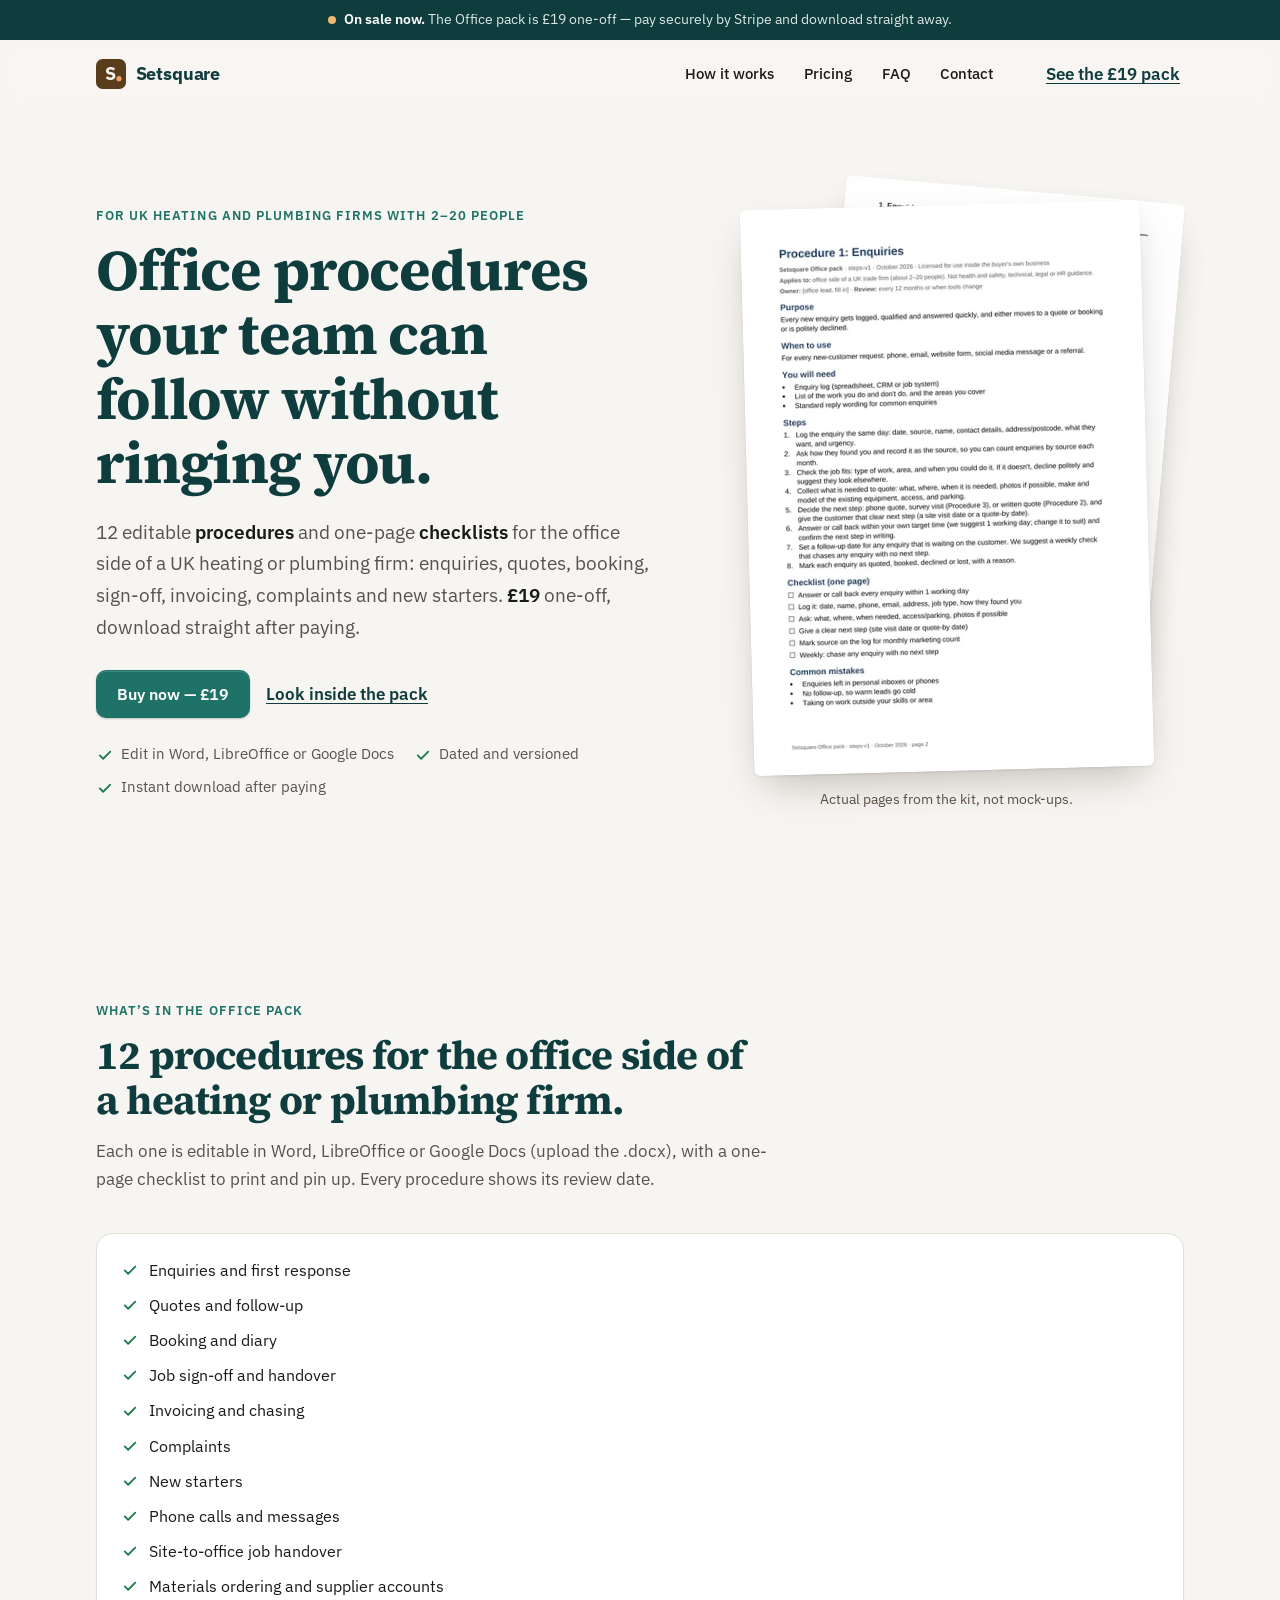
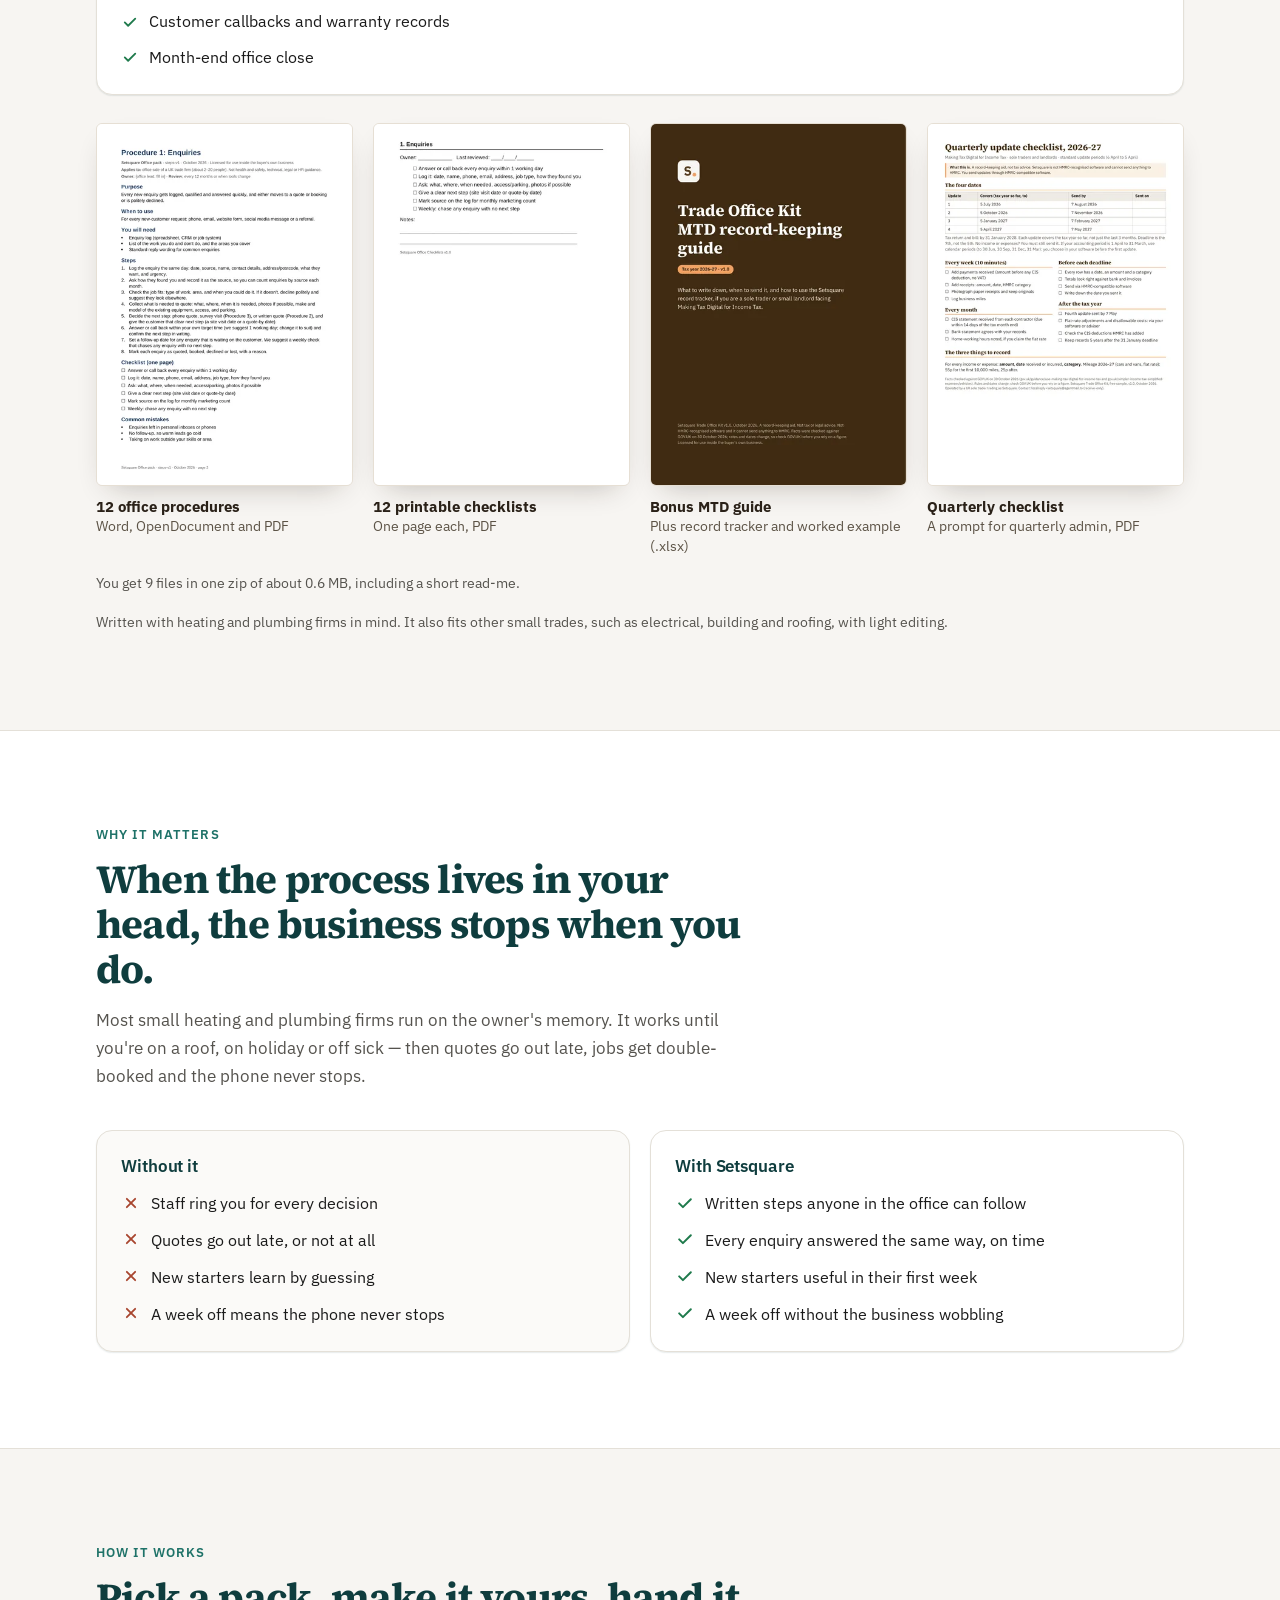
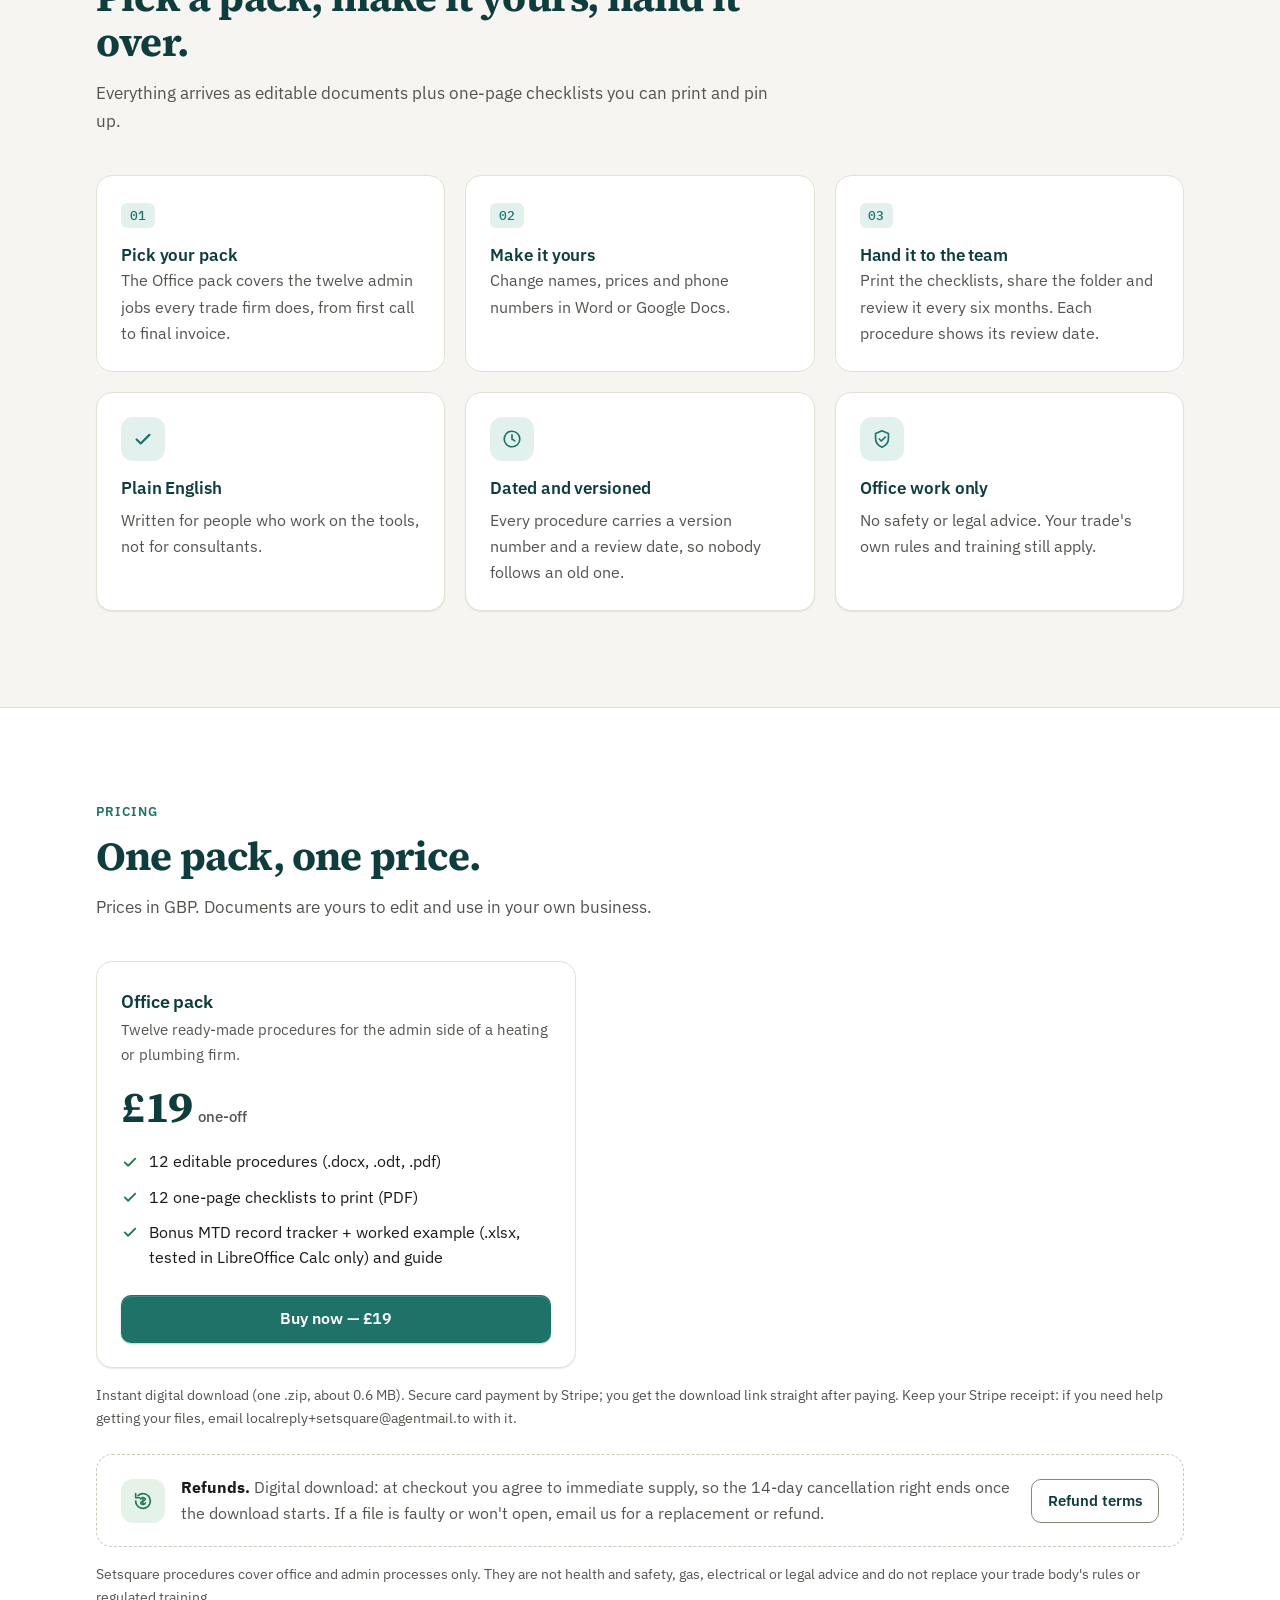
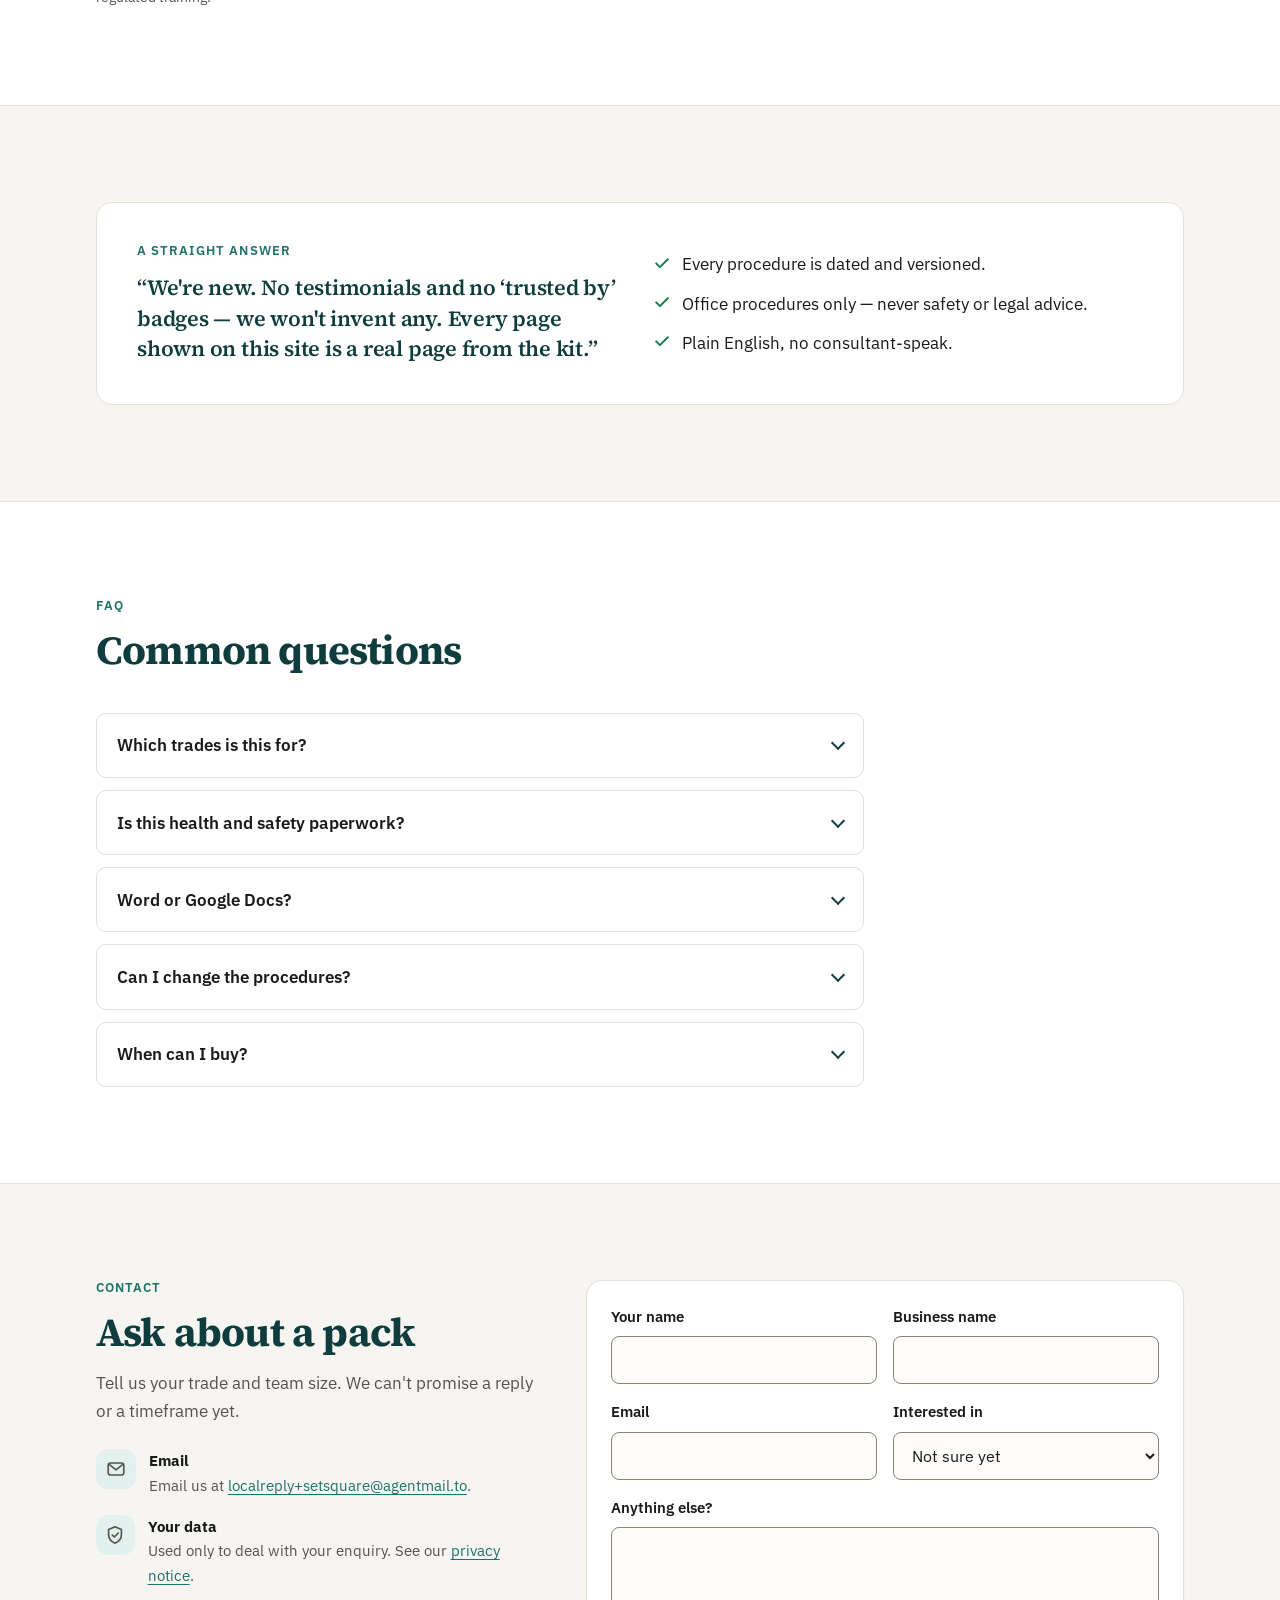
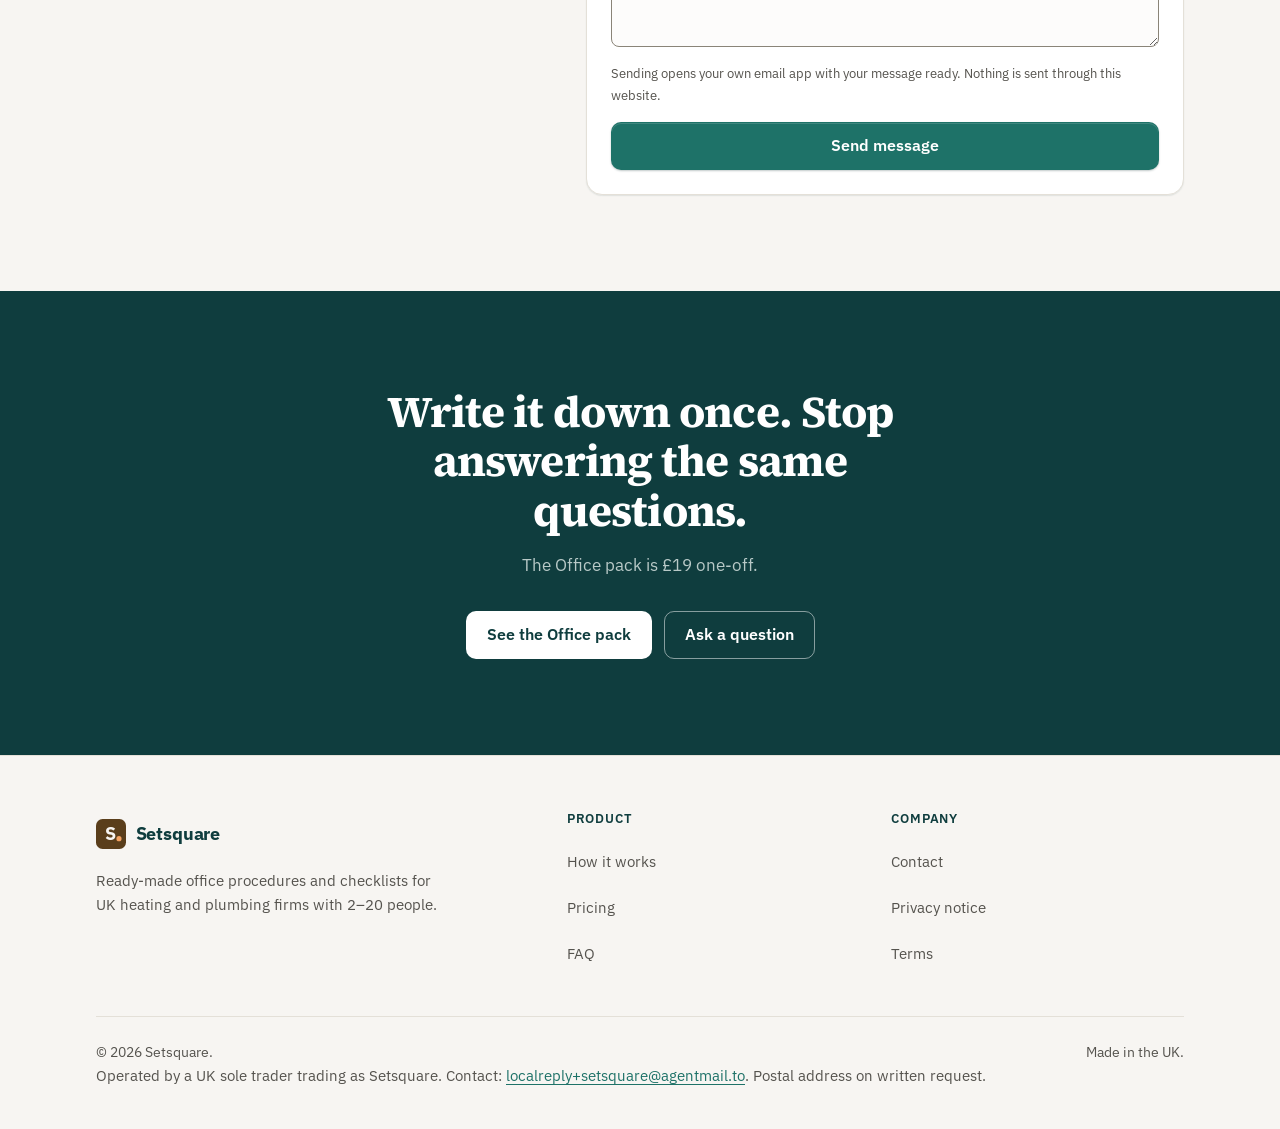
==== commit 2378da63: "Copy accuracy: drop (draft) refund markers; restore verified instant-download wording Ev t213u / t21" ====
--- a/index.html
+++ b/index.html
@@ -52,7 +52,7 @@
   <symbol id="i-menu" viewBox="0 0 24 24"><path d="M4 7h16M4 12h16M4 17h16" stroke="currentColor" stroke-width="2" stroke-linecap="round"/></symbol>
 </svg>
 <a class="skip-link" href="#main">Skip to content</a>
-<div class="announce" role="region" aria-label="Site notice"><div class="container"><span class="dot" aria-hidden="true"></span><span><strong>On sale now.</strong> The Office pack is £19 one-off — pay securely by Stripe.</span></div></div>
+<div class="announce" role="region" aria-label="Site notice"><div class="container"><span class="dot" aria-hidden="true"></span><span><strong>On sale now.</strong> The Office pack is £19 one-off — pay securely by Stripe and download straight away.</span></div></div>
 <header class="site-header">
   <div class="container">
     <a class="brand" href="./"><svg viewBox="0 0 64 64" aria-hidden="true"><rect width="64" height="64" rx="14" fill="#5A3E1B"/><text x="30" y="45" text-anchor="middle" font-family="Source Serif 4, Georgia, serif" font-weight="700" font-size="38" fill="#F7F5F2">S</text><circle cx="49" cy="42" r="5.5" fill="#F4A261"/></svg>Setsquare</a>
@@ -68,12 +68,12 @@
       <div>
         <span class="eyebrow">For UK heating and plumbing firms with 2–20 people</span>
         <h1>Office procedures your team can follow without ringing you.</h1>
-        <p class="lede">12 editable <strong>procedures</strong> and one-page <strong>checklists</strong> for the office side of a UK heating or plumbing firm: enquiries, quotes, booking, sign-off, invoicing, complaints and new starters. <strong>£19</strong> one-off, paid securely by Stripe.</p>
+        <p class="lede">12 editable <strong>procedures</strong> and one-page <strong>checklists</strong> for the office side of a UK heating or plumbing firm: enquiries, quotes, booking, sign-off, invoicing, complaints and new starters. <strong>£19</strong> one-off, download straight after paying.</p>
         <div class="btn-row">
           <a class="btn btn--primary" href="https://buy.stripe.com/9B6bIUeYS62l5Nx8263oA05" data-cta="hero-buy" rel="noopener">Buy now — £19</a>
           <a class="text-link" href="#pack" data-cta="hero-secondary">Look inside the pack</a>
         </div>
-        <ul class="assurances"><li><svg aria-hidden="true"><use href="#i-check"/></svg>Edit in Word, LibreOffice or Google Docs</li><li><svg aria-hidden="true"><use href="#i-check"/></svg>Dated and versioned</li><li><svg aria-hidden="true"><use href="#i-check"/></svg>Secure card payment by Stripe</li></ul>
+        <ul class="assurances"><li><svg aria-hidden="true"><use href="#i-check"/></svg>Edit in Word, LibreOffice or Google Docs</li><li><svg aria-hidden="true"><use href="#i-check"/></svg>Dated and versioned</li><li><svg aria-hidden="true"><use href="#i-check"/></svg>Instant download after paying</li></ul>
       </div>
       <figure class="pagestack" aria-label="Real pages from the Setsquare Office pack">
         <img class="pagestack__back" src="assets/previews/checklists-420.webp" width="420" height="594" alt="" loading="eager" decoding="async">
@@ -118,8 +118,8 @@
       <div class="section-head"><span class="eyebrow">Pricing</span><h2>One pack, one price.</h2><p>Prices in GBP. Documents are yours to edit and use in your own business.</p></div>
       <div class="pricing x-s9"><article class="tier"><h3>Office pack</h3><p class="tier__for">Twelve ready-made procedures for the admin side of a heating or plumbing firm.</p>
           <p class="price"><b>£19</b><span>one-off</span></p><ul class="checks"><li><svg aria-hidden="true"><use href="#i-check"/></svg>12 editable procedures (.docx, .odt, .pdf)</li><li><svg aria-hidden="true"><use href="#i-check"/></svg>12 one-page checklists to print (PDF)</li><li><svg aria-hidden="true"><use href="#i-check"/></svg>Bonus MTD record tracker + worked example (.xlsx, tested in LibreOffice Calc only) and guide</li></ul><div class="cta-wrap"><a class="btn btn--primary btn--block" href="https://buy.stripe.com/9B6bIUeYS62l5Nx8263oA05" data-cta="buy" data-plan="office" rel="noopener">Buy now — £19</a></div></article></div>
-      <p class="fineprint">One .zip, about 0.6 MB. Secure card payment by Stripe. Keep your Stripe receipt: if you need help getting your files, email localreply+setsquare@agentmail.to with it.</p>
-      <div class="guarantee"><div class="icon"><svg aria-hidden="true"><use href="#i-refund"/></svg></div><p><strong>Refunds.</strong> Digital download: at checkout you agree to immediate supply, so the 14-day cancellation right ends once the download starts. If a file is faulty or won&#x27;t open, email us for a replacement or refund (draft).</p><a class="btn btn--ghost btn--sm" href="terms.html#refunds">Refund terms</a></div>
+      <p class="fineprint">Instant digital download (one .zip, about 0.6 MB). Secure card payment by Stripe; you get the download link straight after paying. Keep your Stripe receipt: if you need help getting your files, email localreply+setsquare@agentmail.to with it.</p>
+      <div class="guarantee"><div class="icon"><svg aria-hidden="true"><use href="#i-refund"/></svg></div><p><strong>Refunds.</strong> Digital download: at checkout you agree to immediate supply, so the 14-day cancellation right ends once the download starts. If a file is faulty or won&#x27;t open, email us for a replacement or refund.</p><a class="btn btn--ghost btn--sm" href="terms.html#refunds">Refund terms</a></div>
       <p class="fineprint">Setsquare procedures cover office and admin processes only. They are not health and safety, gas, electrical or legal advice and do not replace your trade body&#x27;s rules or regulated training.</p>
     </div>
   </section>
@@ -127,7 +127,7 @@
     <div class="container"><div class="note-card"><div><span class="eyebrow">A straight answer</span><blockquote>“We&#x27;re new. No testimonials and no ‘trusted by’ badges — we won&#x27;t invent any. Every page shown on this site is a real page from the kit.”</blockquote></div><ul class="promise-list"><li><svg aria-hidden="true"><use href="#i-check"/></svg><span>Every procedure is dated and versioned.</span></li><li><svg aria-hidden="true"><use href="#i-check"/></svg><span>Office procedures only — never safety or legal advice.</span></li><li><svg aria-hidden="true"><use href="#i-check"/></svg><span>Plain English, no consultant-speak.</span></li></ul></div></div>
   </section>
   <section class="section section--tint" id="faq">
-    <div class="container"><div class="section-head"><span class="eyebrow">FAQ</span><h2>Common questions</h2></div><div class="faq"><details><summary>Which trades is this for?</summary><p>Heating and plumbing firms with 2–20 people first. Electrical, building, roofing, landscaping and similar firms run a similar office, so the procedures also fit with light editing.</p></details><details><summary>Is this health and safety paperwork?</summary><p>No. Setsquare covers office work — enquiries, quotes, booking, sign-off, invoicing, complaints and new starters. Safety procedures, risk assessments and trade regulations are separate and stay your responsibility.</p></details><details><summary>Word or Google Docs?</summary><p>You get .docx files that open in Word or Google Docs (there is no separate native Google Docs file), plus .odt and .pdf copies and printable one-page checklists.</p></details><details><summary>Can I change the procedures?</summary><p>Yes — they&#x27;re yours to edit and use in your own business. Please don&#x27;t resell or share them outside your firm.</p></details><details><summary>When can I buy?</summary><p>Now. Click “Buy now — £19” and pay by card through Stripe. Questions first? Email localreply+setsquare@agentmail.to.</p></details></div></div>
+    <div class="container"><div class="section-head"><span class="eyebrow">FAQ</span><h2>Common questions</h2></div><div class="faq"><details><summary>Which trades is this for?</summary><p>Heating and plumbing firms with 2–20 people first. Electrical, building, roofing, landscaping and similar firms run a similar office, so the procedures also fit with light editing.</p></details><details><summary>Is this health and safety paperwork?</summary><p>No. Setsquare covers office work — enquiries, quotes, booking, sign-off, invoicing, complaints and new starters. Safety procedures, risk assessments and trade regulations are separate and stay your responsibility.</p></details><details><summary>Word or Google Docs?</summary><p>You get .docx files that open in Word or Google Docs (there is no separate native Google Docs file), plus .odt and .pdf copies and printable one-page checklists.</p></details><details><summary>Can I change the procedures?</summary><p>Yes — they&#x27;re yours to edit and use in your own business. Please don&#x27;t resell or share them outside your firm.</p></details><details><summary>When can I buy?</summary><p>Now. Click “Buy now — £19”, pay by card through Stripe, and you go straight to the download. Questions first? Email localreply+setsquare@agentmail.to.</p></details></div></div>
   </section>
 <section class="section" id="contact">
     <div class="container contact-grid">
